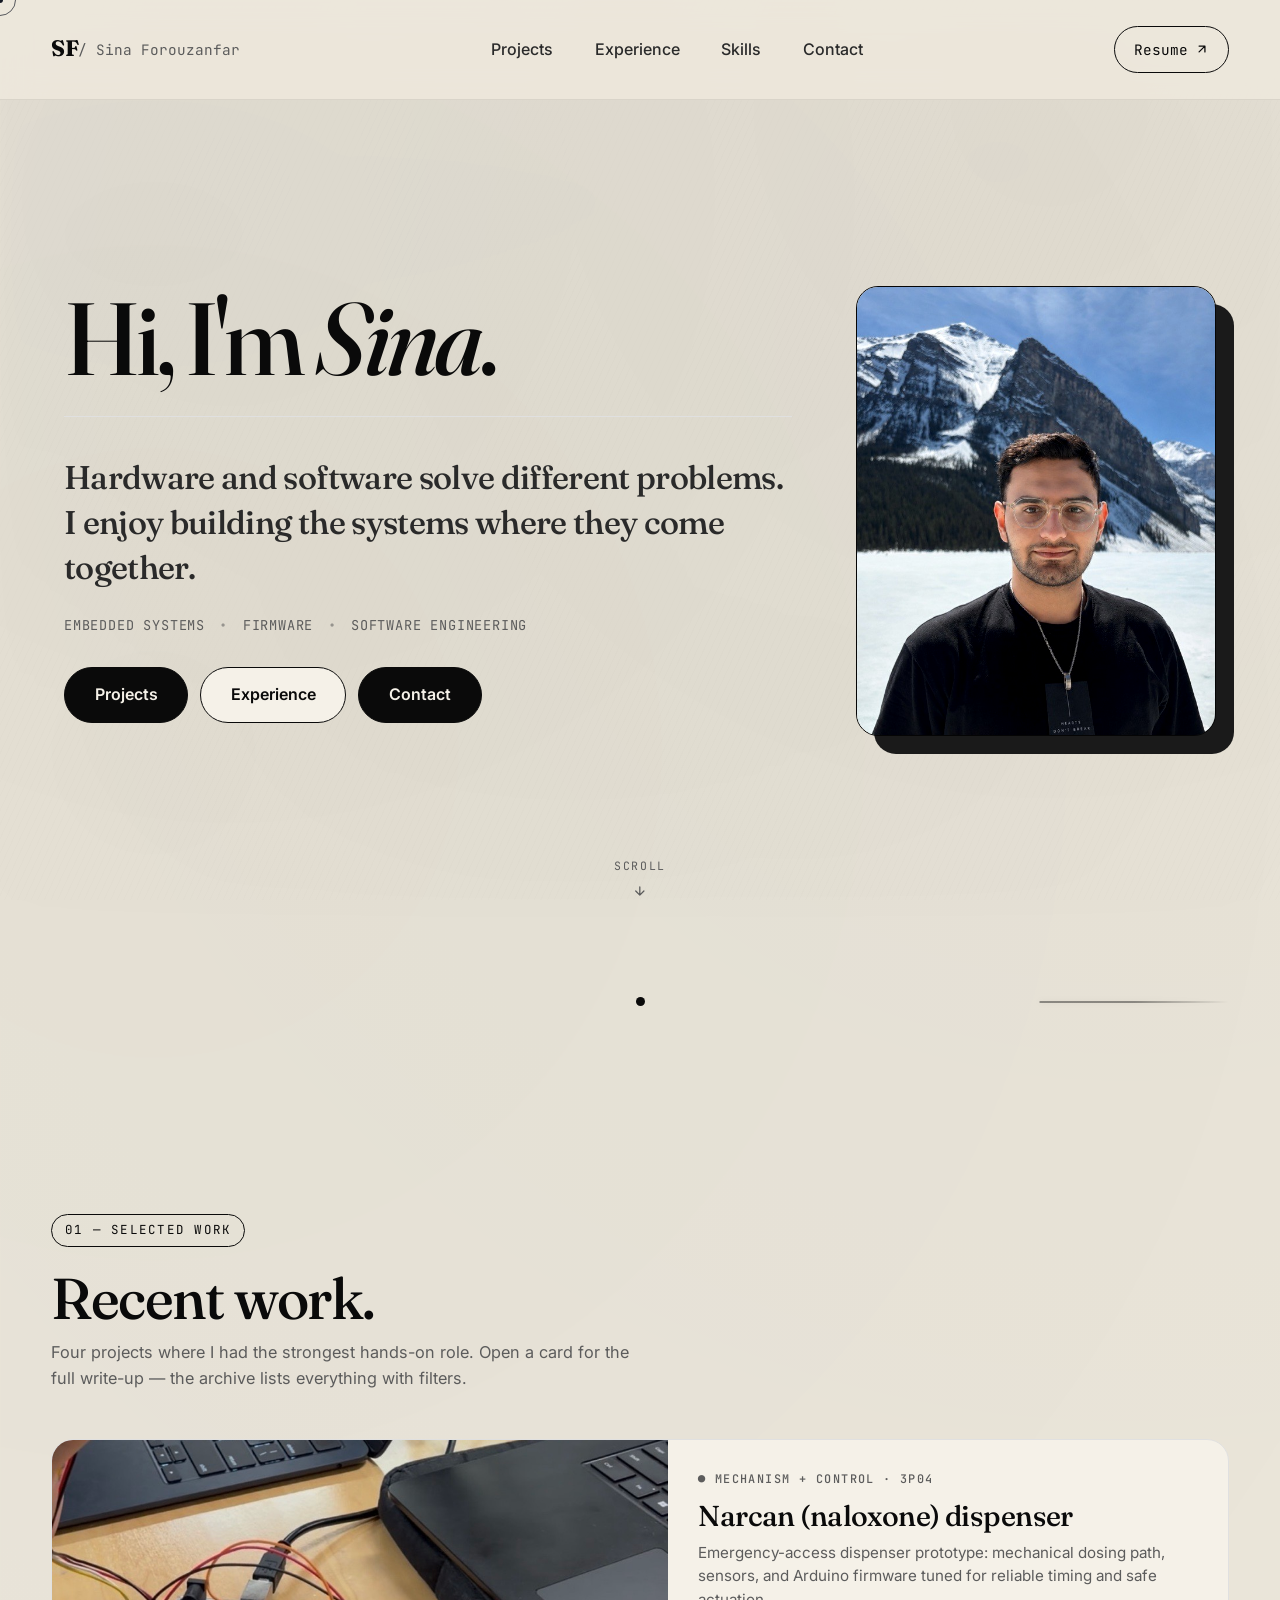
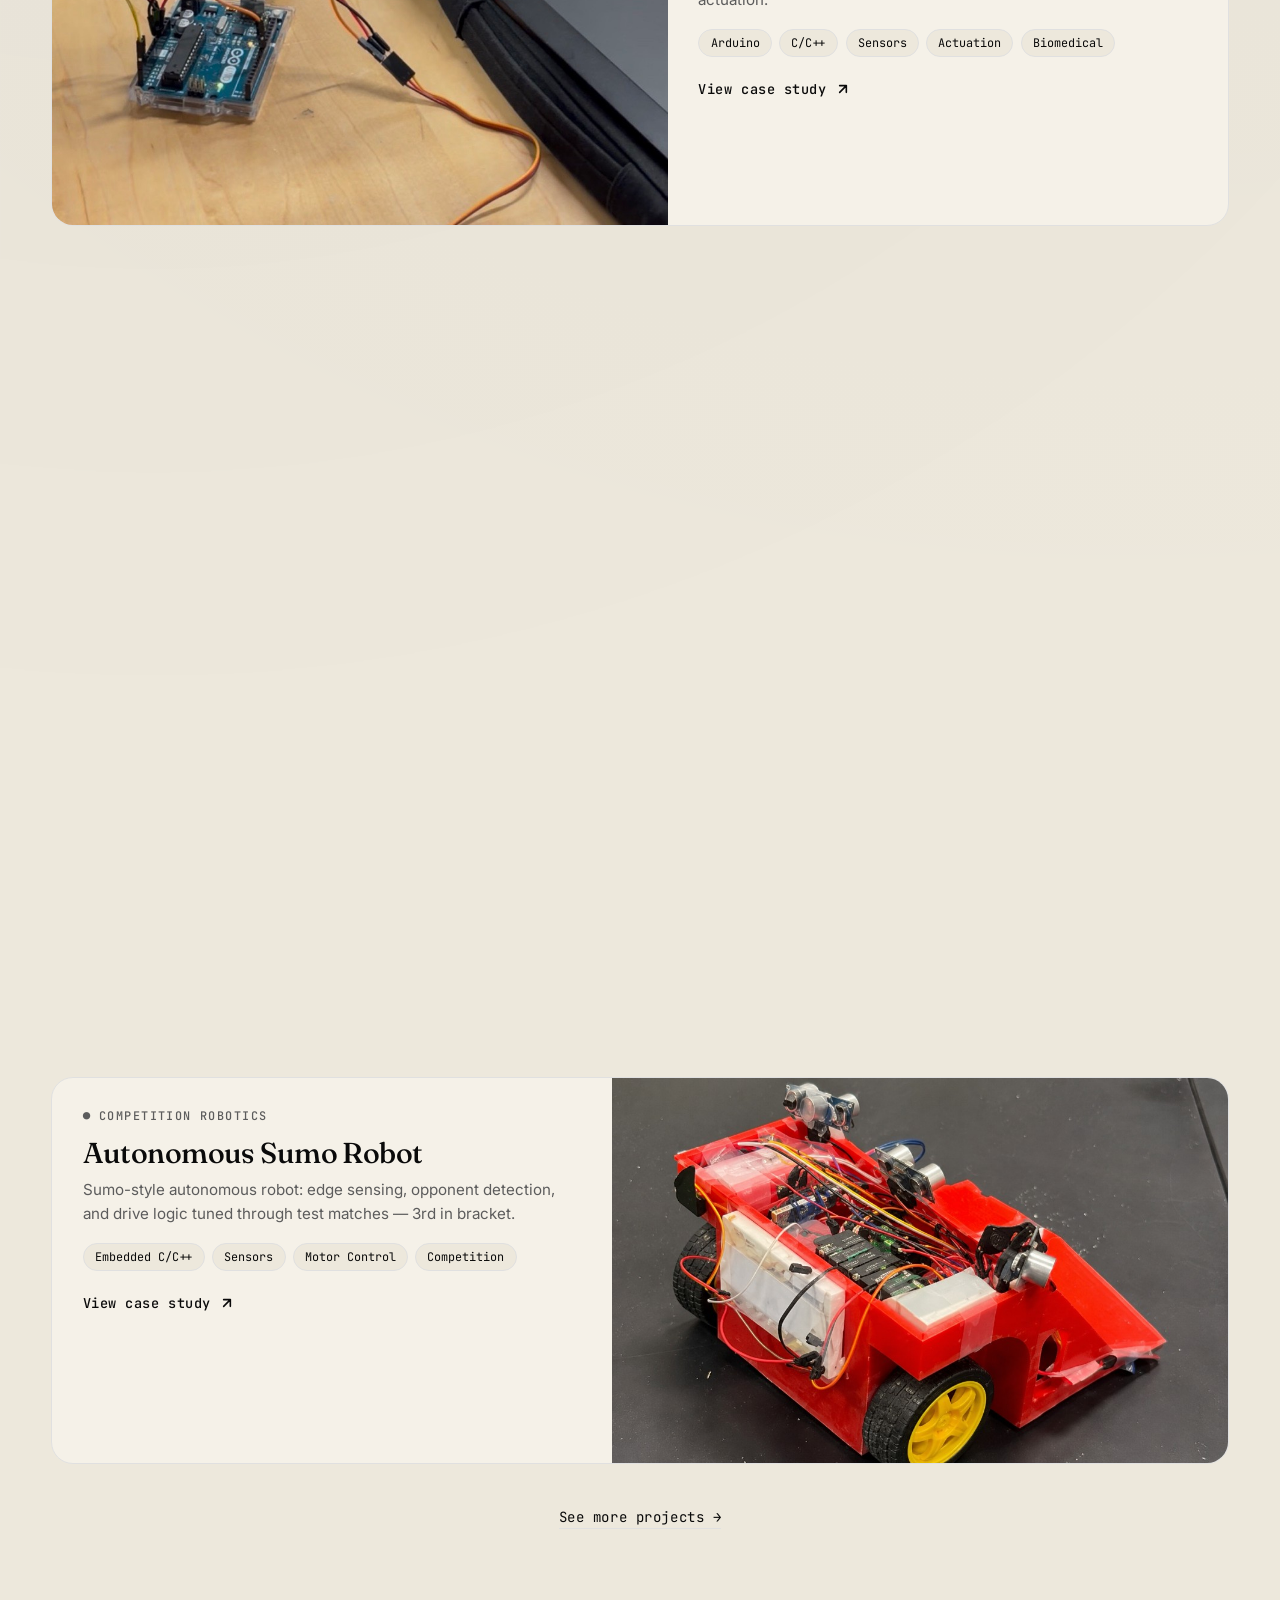
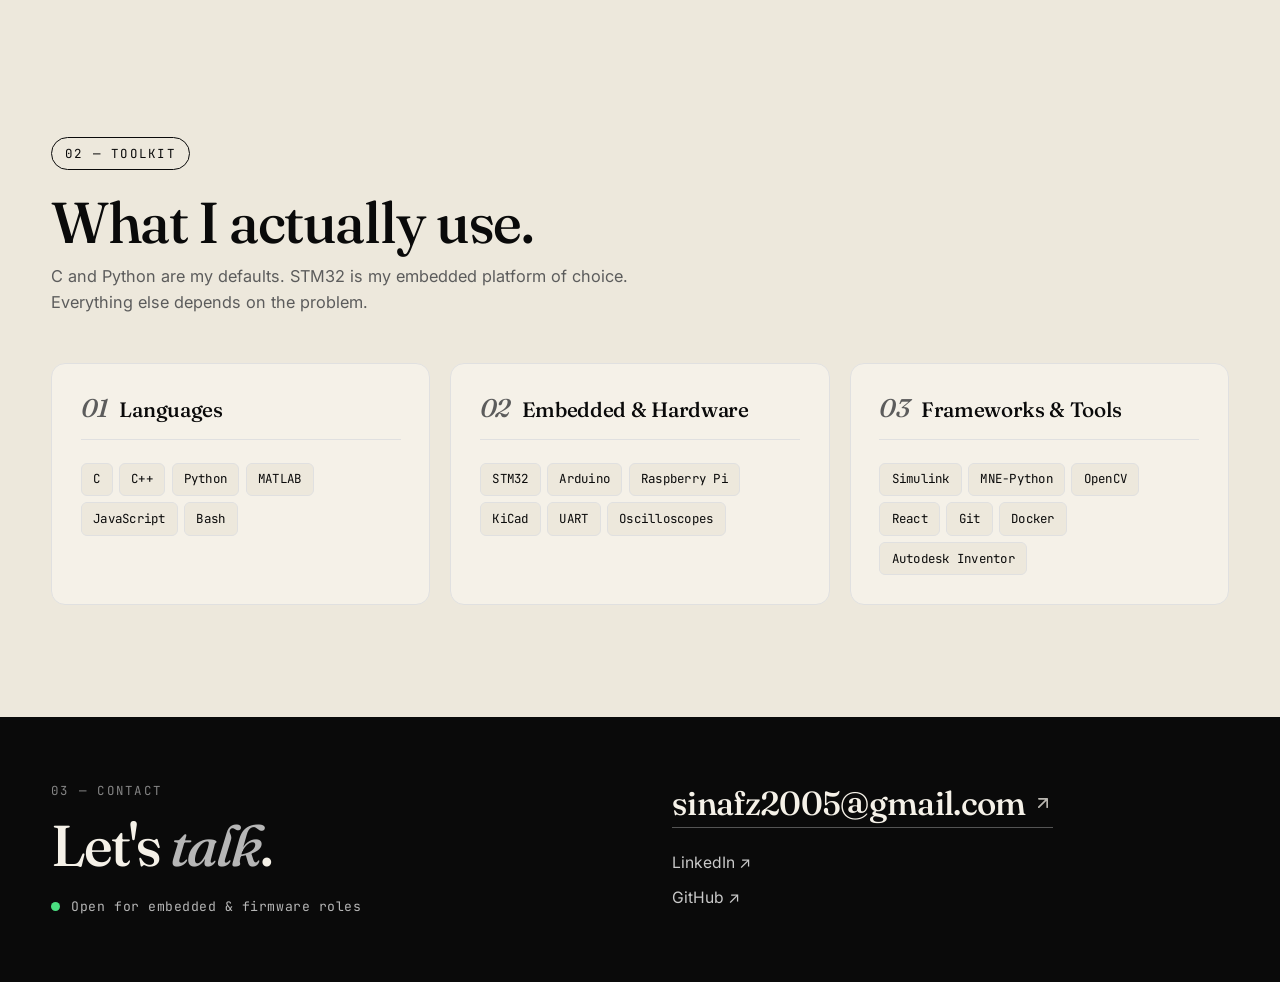
==== index.html @ 8dba0ee6 "updating the skills section" ====
<!DOCTYPE html>
<html lang="en">
<head>
  <meta charset="UTF-8">
  <meta name="viewport" content="width=device-width, initial-scale=1.0">
  <title>Sina Forouzanfar — Mechatronics & Biomedical Engineer</title>
  <meta name="description" content="Sina Forouzanfar — Mechatronics & Biomedical Engineering at McMaster. Embedded systems, robotics, and product engineering.">
  <link rel="preconnect" href="https://fonts.googleapis.com">
  <link rel="preconnect" href="https://fonts.gstatic.com" crossorigin>
  <link href="https://fonts.googleapis.com/css2?family=Fraunces:ital,opsz,wght@0,9..144,400;0,9..144,500;0,9..144,600;0,9..144,700;1,9..144,400;1,9..144,500&family=Inter:wght@400;500;600;700;800&family=JetBrains+Mono:wght@400;500&display=swap" rel="stylesheet">
  <link rel="stylesheet" href="styles.css">
</head>
<body data-projects-page="home" data-home-project-ids="narcan,pacemaker,macbionic,sumo">
  <div class="cursor-dot" aria-hidden="true"></div>
  <div class="cursor-ring" aria-hidden="true"></div>

  <header class="site-header">
    <div class="container nav">
      <a class="brand" href="index.html#top">
        <span class="brand-sf">SF</span><span class="brand-name"> / Sina Forouzanfar</span>
      </a>
      <nav aria-label="Primary">
        <ul class="nav-links">
          <li><a href="work.html">Projects</a></li>
          <li><a href="experience.html">Experience</a></li>
          <li><a href="index.html#skills">Skills</a></li>
          <li><a href="index.html#contact">Contact</a></li>
        </ul>
      </nav>
      <a class="btn-resume" href="Sina_Forouzanfar_Resume.pdf" target="_blank" rel="noopener">
        Resume
        <svg width="14" height="14" viewBox="0 0 24 24" fill="none" stroke="currentColor" stroke-width="2.2" stroke-linecap="round" stroke-linejoin="round"><path d="M7 17L17 7M7 7h10v10"/></svg>
      </a>
    </div>
  </header>

  <main id="top">

    <section class="hero" id="intro">
      <div class="container hero-grid">
        <h1 class="hero-title">
          Hi, I'm <em>Sina</em>.
        </h1>

        <div class="hero-text">
          <p class="hero-tagline">
            Hardware and software solve different problems. I enjoy building the systems where they come together.
          </p>

          <p class="hero-focus">Embedded Systems <span class="sep">•</span> Firmware <span class="sep">•</span> Software Engineering</p>

          <div class="hero-actions">
            <a class="btn hero-btn-dark" href="work.html">Projects</a>
            <a class="btn hero-btn-light" href="experience.html">Experience</a>
            <a class="btn hero-btn-dark" href="#contact">Contact</a>
          </div>
        </div>

        <div class="hero-portrait">
          <div class="robo-stage">
            <svg class="robo-arm" viewBox="0 0 800 310" xmlns="http://www.w3.org/2000/svg" aria-hidden="true">

              <!-- BRACKET (stationary, off-screen right) -->
              <rect x="654" y="97" width="146" height="116" rx="6" fill="#1a1a1a"/>
              <rect x="670" y="79" width="114" height="22" rx="4" fill="#1a1a1a"/>
              <rect x="666" y="209" width="122" height="16" rx="3" fill="#1a1a1a"/>
              <rect x="688" y="93" width="78" height="8" rx="2" fill="#272727"/>

              <!-- SHOULDER DISC -->
              <circle cx="654" cy="155" r="40" fill="#1a1a1a"/>
              <circle cx="654" cy="155" r="22" fill="#272727"/>
              <circle cx="654" cy="155" r="10" fill="#1a1a1a"/>

              <!-- ===== SHOULDER GROUP ===== -->
              <g class="joint-shoulder">

                <!-- UPPER ARM — thick organic body, like the reference silhouette -->
                <path d="M 643 105 L 430 105 C 414 105 412 128 412 155 C 412 182 414 205 430 205 L 643 205 Z" fill="#1a1a1a"/>

                <!-- CABLES arching prominently over upper arm (key feature from reference) -->
                <path d="M 636 97 Q 528 76 418 97" stroke="#1a1a1a" stroke-width="11" fill="none" stroke-linecap="round"/>
                <path d="M 624 90 Q 518 68 410 90" stroke="#1a1a1a" stroke-width="6" fill="none" stroke-linecap="round"/>

                <!-- ===== ELBOW GROUP ===== -->
                <g class="joint-elbow">

                  <!-- ELBOW DISC — large prominent disc like reference -->
                  <circle cx="412" cy="155" r="35" fill="#1a1a1a"/>
                  <circle cx="412" cy="155" r="19" fill="#272727"/>
                  <circle cx="412" cy="155" r="8" fill="#1a1a1a"/>

                  <!-- FOREARM — slightly narrower, organic shape -->
                  <path d="M 398 119 L 248 119 C 232 119 226 136 226 155 C 226 174 232 191 248 191 L 398 191 Z" fill="#1a1a1a"/>

                  <!-- FOREARM CABLES -->
                  <path d="M 390 111 Q 310 96 232 111" stroke="#1a1a1a" stroke-width="9" fill="none" stroke-linecap="round"/>
                  <path d="M 380 105 Q 302 90 226 105" stroke="#1a1a1a" stroke-width="5" fill="none" stroke-linecap="round"/>

                  <!-- ===== WRIST GROUP ===== -->
                  <g class="joint-wrist">

                    <!-- WRIST DISC -->
                    <circle cx="226" cy="155" r="27" fill="#1a1a1a"/>
                    <circle cx="226" cy="155" r="14" fill="#272727"/>
                    <circle cx="226" cy="155" r="6" fill="#1a1a1a"/>

                    <!-- CONNECTOR BOX — stepped profile like reference -->
                    <rect x="128" y="111" width="100" height="88" rx="5" fill="#1a1a1a"/>
                    <rect x="142" y="100" width="72" height="15" rx="3" fill="#1a1a1a"/>
                    <rect x="142" y="195" width="72" height="13" rx="3" fill="#1a1a1a"/>
                    <!-- Panel inset -->
                    <rect x="146" y="120" width="58" height="58" rx="3" fill="#272727"/>

                    <!-- TOP JAW (main + secondary finger, like reference multi-claw) -->
                    <g class="gripper-finger-top">
                      <path d="M 152 111 L 74 94 L 48 109 L 36 130 L 152 140 Z" fill="#1a1a1a"/>
                      <path d="M 90 91 L 66 104 L 50 120 L 48 136 L 86 130 Z" fill="#1a1a1a"/>
                    </g>

                    <!-- BOTTOM JAW (mirror of top jaw) -->
                    <g class="gripper-finger-bottom">
                      <path d="M 152 199 L 74 216 L 48 201 L 36 180 L 152 170 Z" fill="#1a1a1a"/>
                      <path d="M 90 219 L 66 206 L 50 190 L 48 174 L 86 180 Z" fill="#1a1a1a"/>
                    </g>

                  </g>
                </g>
              </g>
            </svg>
            <figure class="portrait-frame">
              <img src="images/sina.png" alt="Sina Forouzanfar">
            </figure>
          </div>
        </div>
      </div>

      <a href="#work" class="scroll-cue" aria-label="Scroll to work">
        <span>Scroll</span>
        <svg width="14" height="14" viewBox="0 0 24 24" fill="none" stroke="currentColor" stroke-width="2.2" stroke-linecap="round" stroke-linejoin="round"><path d="M12 5v14M19 12l-7 7-7-7"/></svg>
      </a>
    </section>

    <section class="pulse-divider" aria-hidden="true">
      <div class="container pulse-inner">
        <svg class="pulse-ecg" viewBox="0 0 1200 80" preserveAspectRatio="none" xmlns="http://www.w3.org/2000/svg">
          <defs>
            <linearGradient id="pulseFade" x1="0" y1="0" x2="1" y2="0">
              <stop offset="0" stop-color="currentColor" stop-opacity="0"/>
              <stop offset="0.08" stop-color="currentColor" stop-opacity="1"/>
              <stop offset="0.92" stop-color="currentColor" stop-opacity="1"/>
              <stop offset="1" stop-color="currentColor" stop-opacity="0"/>
            </linearGradient>
          </defs>
          <path class="pulse-base" d="M0 40 H1200" stroke="url(#pulseFade)" stroke-width="1.4" fill="none" stroke-linecap="round"/>
          <path class="pulse-trace" d="M0 40 H460 L470 40 L478 22 L486 60 L494 8 L502 70 L510 40 L740 40 L750 40 L760 28 L770 52 L780 40 L1200 40"
                stroke="url(#pulseFade)" stroke-width="2" fill="none" stroke-linecap="round" stroke-linejoin="round"/>
        </svg>
        <span class="pulse-dot" aria-hidden="true"></span>
      </div>
    </section>

    <section id="work" class="section">
      <div class="container">
        <p class="section-eyebrow">01 — Selected Work</p>
        <h2 class="section-title">Recent work.</h2>
        <p class="section-sub">Four projects where I had the strongest hands-on role. Open a card for the full write-up — the archive lists everything with filters.</p>

        <div class="work-list" id="workList"></div>

        <p class="work-more-wrap">
          <a class="work-more-link" href="work.html">See more projects →</a>
        </p>
      </div>
    </section>

    <section id="skills" class="section">
      <div class="container">
        <p class="section-eyebrow">02 — Toolkit</p>
        <h2 class="section-title">What I actually use.</h2>
        <p class="section-sub">C and Python are my defaults. STM32 is my embedded platform of choice. Everything else depends on the problem.</p>

        <div class="skills-grid">
          <article class="skill-card">
            <header class="skill-card-head">
              <span class="skill-card-num">01</span>
              <h3 class="skill-card-title">Languages</h3>
            </header>
            <div class="chips">
              <span>C</span><span>C++</span><span>Python</span>
              <span>MATLAB</span><span>JavaScript</span><span>Bash</span>
            </div>
          </article>
          <article class="skill-card">
            <header class="skill-card-head">
              <span class="skill-card-num">02</span>
              <h3 class="skill-card-title">Embedded &amp; Hardware</h3>
            </header>
            <div class="chips">
              <span>STM32</span><span>Arduino</span><span>Raspberry Pi</span>
              <span>KiCad</span><span>UART</span><span>Oscilloscopes</span>
            </div>
          </article>
          <article class="skill-card">
            <header class="skill-card-head">
              <span class="skill-card-num">03</span>
              <h3 class="skill-card-title">Frameworks &amp; Tools</h3>
            </header>
            <div class="chips">
              <span>Simulink</span><span>MNE-Python</span><span>OpenCV</span>
              <span>React</span><span>Git</span><span>Docker</span>
              <span>Autodesk Inventor</span>
            </div>
          </article>
        </div>
      </div>
    </section>

    <section id="contact" class="contact-end">
      <div class="container contact-end-inner">
        <div class="contact-end-left">
          <p class="contact-end-eyebrow">03 — Contact</p>
          <h2 class="contact-end-title">Let's <em>talk</em>.</h2>
          <p class="contact-end-status">
            <span class="status-dot" aria-hidden="true"></span>
            <span>Open for embedded &amp; firmware roles</span>
          </p>
        </div>

        <div class="contact-end-right">
          <a class="contact-end-email" href="mailto:sinafz2005@gmail.com">
            sinafz2005@gmail.com
            <svg width="20" height="20" viewBox="0 0 24 24" fill="none" stroke="currentColor" stroke-width="2" stroke-linecap="round" stroke-linejoin="round" aria-hidden="true"><path d="M7 17L17 7M7 7h10v10"/></svg>
          </a>
          <nav class="contact-end-secondary" aria-label="Other links">
            <a href="https://linkedin.com/in/sina-forouzanfar" target="_blank" rel="noopener">LinkedIn ↗</a>
            <a href="https://github.com/sina-fz" target="_blank" rel="noopener">GitHub ↗</a>
          </nav>
        </div>
      </div>
    </section>
  </main>

  <div class="modal" id="projectModal" role="dialog" aria-modal="true" aria-labelledby="modalTitle" hidden>
    <div class="modal-backdrop" data-close></div>
    <div class="modal-panel" role="document">
      <button class="modal-close" data-close aria-label="Close">
        <svg width="22" height="22" viewBox="0 0 24 24" fill="none" stroke="currentColor" stroke-width="2" stroke-linecap="round" stroke-linejoin="round"><path d="M18 6L6 18M6 6l12 12"/></svg>
      </button>
      <div class="modal-content" id="modalContent"></div>
    </div>
  </div>

  <script src="script.js"></script>
</body>
</html>
---- styles.css ----
:root {
  /* Monochrome — white, black, gray */
  --bg: #EDE8DC;
  --bg-soft: #E4DECE;
  --paper: #F5F1E8;
  --ink: #0A0A0A;
  --ink-soft: #2A2A2A;
  --muted: #5C5C5C;
  --muted-2: #8A8A8A;
  --line: #E0E0E0;
  --line-soft: #F5F5F5;

  --blue: #0A0A0A;
  --blue-deep: #000000;
  --blue-soft: #E8E8E8;
  --green: #0A0A0A;
  --green-deep: #000000;
  --green-soft: #E8E8E8;
  --coral: #0A0A0A;
  --coral-deep: #000000;
  --coral-soft: #E8E8E8;
  --mint: #0A0A0A;

  --shadow: 0 24px 60px -28px rgba(0, 0, 0, 0.12);
  --shadow-sm: 0 6px 18px -10px rgba(0, 0, 0, 0.08);
  --radius: 14px;
  --radius-lg: 22px;
  --container: 1180px;
  --ease: cubic-bezier(0.2, 0.8, 0.2, 1);
}

* { box-sizing: border-box; }

html { scroll-behavior: smooth; }

html, body {
  margin: 0;
  padding: 0;
  overflow-x: hidden;
  background: var(--bg);
  color: var(--ink);
  font-family: 'Inter', system-ui, -apple-system, Segoe UI, Roboto, sans-serif;
  font-size: 16px;
  line-height: 1.6;
  -webkit-font-smoothing: antialiased;
  text-rendering: optimizeLegibility;
}

body {
  position: relative;
  overflow-x: hidden;
  min-height: 100vh;
  isolation: isolate;
  background-image:
    radial-gradient(circle at 12% 18%, rgba(0, 0, 0, 0.03), transparent 45%),
    radial-gradient(circle at 88% 8%, rgba(0, 0, 0, 0.025), transparent 50%);
}

/* ======================================
   INK WASH ON PAPER (subtle animated theme)
====================================== */
body::before,
body::after {
  content: "";
  position: fixed;
  inset: 0;
  pointer-events: none;
  z-index: 0;
}

/* paper grain */
body::before {
  opacity: 0.55;
  background:
    radial-gradient(circle at 18% 22%, rgba(0, 0, 0, 0.02), transparent 55%),
    radial-gradient(circle at 82% 12%, rgba(0, 0, 0, 0.016), transparent 60%),
    repeating-linear-gradient(
      115deg,
      rgba(0, 0, 0, 0.012) 0px,
      rgba(0, 0, 0, 0.012) 1px,
      transparent 1px,
      transparent 6px
    );
  mix-blend-mode: multiply;
}

/* animated ink wash */
body::after {
  opacity: 0.14;
  background:
    radial-gradient(1400px 820px at 12% 26%, rgba(0, 0, 0, 0.16), transparent 58%),
    radial-gradient(1100px 720px at 78% 18%, rgba(0, 0, 0, 0.12), transparent 60%),
    radial-gradient(900px 640px at 62% 76%, rgba(0, 0, 0, 0.10), transparent 62%),
    radial-gradient(700px 520px at 28% 78%, rgba(0, 0, 0, 0.08), transparent 64%);
  filter: blur(10px);
  transform: translate3d(0, 0, 0);
  animation: inkWashDrift 18s var(--ease) infinite alternate;
  mix-blend-mode: multiply;
}

@keyframes inkWashDrift {
  0%   { transform: translate3d(-1.5%, -1%, 0) scale(1.02) rotate(-0.6deg); }
  50%  { transform: translate3d(1.2%, 0.6%, 0) scale(1.04) rotate(0.35deg); }
  100% { transform: translate3d(2.3%, -0.4%, 0) scale(1.06) rotate(0.8deg); }
}

/* keep content above the wash */
body > * { position: relative; z-index: 1; }

/* Custom cursor */
.cursor-dot, .cursor-ring {
  position: fixed;
  top: 0; left: 0;
  pointer-events: none;
  z-index: 9999;
  transform: translate(-50%, -50%);
  mix-blend-mode: difference;
}

.cursor-dot {
  width: 6px; height: 6px;
  background: #fff;
  border-radius: 50%;
  transition: transform 0.12s var(--ease);
}

.cursor-ring {
  width: 32px; height: 32px;
  border: 1.5px solid #fff;
  border-radius: 50%;
  transition: transform 0.25s var(--ease), opacity 0.2s var(--ease);
  opacity: 0.7;
}

.cursor-ring.hover { transform: translate(-50%, -50%) scale(1.6); opacity: 1; }

@media (max-width: 900px) {
  .cursor-dot, .cursor-ring { display: none; }
  body { cursor: auto; }
}

@media (min-width: 901px) {
  body, a, button { cursor: none; }
}

/* Layout */
.container {
  width: min(var(--container), 92%);
  margin: 0 auto;
}

.section {
  padding: 9rem 0 4rem;
  scroll-margin-top: 80px;
}

.section-eyebrow {
  display: inline-block;
  font-family: 'JetBrains Mono', monospace;
  font-size: 0.78rem;
  text-transform: uppercase;
  letter-spacing: 0.18em;
  color: var(--coral);
  margin: 0 0 1.4rem;
  padding: 0.35rem 0.8rem;
  border: 1px solid var(--coral);
  border-radius: 999px;
}

.section-eyebrow.center { display: block; text-align: center; margin-left: auto; margin-right: auto; width: max-content; }

.section-title {
  font-family: 'Fraunces', serif;
  font-weight: 500;
  font-size: clamp(2.2rem, 5vw, 3.6rem);
  line-height: 1.05;
  letter-spacing: -0.025em;
  margin: 0 0 0.6rem;
  color: var(--ink);
}

.section-title em {
  font-style: italic;
  font-weight: 500;
  color: var(--ink);
}

.section-sub {
  color: var(--muted);
  margin: 0 0 3rem;
  font-size: 1.02rem;
  max-width: 600px;
}

.mono { font-family: 'JetBrains Mono', monospace; }
.small { font-size: 0.86rem; }
.muted { color: var(--muted); }

/* ======================================
   HEADER
====================================== */
.site-header {
  position: sticky;
  top: 0;
  z-index: 100;
  background: rgba(237, 232, 220, 0.92);
  backdrop-filter: blur(14px);
  -webkit-backdrop-filter: blur(14px);
  border-bottom: 1px solid rgba(0, 0, 0, 0.08);
  transition: border-color 0.25s var(--ease), background 0.25s var(--ease), box-shadow 0.25s var(--ease);
}

.site-header.scrolled {
  background: rgba(237, 232, 220, 0.97);
  border-bottom-color: rgba(0, 0, 0, 0.10);
  box-shadow: 0 8px 28px -16px rgba(0, 0, 0, 0.10);
}

.nav {
  display: flex;
  align-items: center;
  justify-content: space-between;
  padding: 1.6rem 0;
  gap: 1rem;
}

.brand {
  display: flex;
  align-items: center;
  text-decoration: none;
}

.brand-sf {
  font-family: 'Fraunces', serif;
  font-weight: 700;
  font-size: 1.4rem;
  color: var(--ink);
  letter-spacing: -0.02em;
  transition: opacity 0.2s var(--ease);
}

.brand-name {
  font-family: 'JetBrains Mono', monospace;
  font-size: 0.9rem;
  color: var(--muted);
  font-weight: 400;
  letter-spacing: 0;
  transition: opacity 0.2s var(--ease);
}

.brand:hover .brand-sf,
.brand:hover .brand-name {
  opacity: 0.65;
}

.nav-links {
  display: flex;
  gap: 2.6rem;
  list-style: none;
  margin: 0;
  padding: 0;
}

.nav-links a {
  color: var(--ink-soft);
  text-decoration: none;
  font-size: 1rem;
  font-weight: 500;
  position: relative;
  transition: color 0.2s var(--ease);
}

.nav-links a::after {
  content: "";
  position: absolute;
  left: 0;
  bottom: -6px;
  width: 0;
  height: 2px;
  background: var(--ink);
  transition: width 0.3s var(--ease);
}

.nav-links a:hover { color: var(--ink); }
.nav-links a:hover::after { width: 100%; }

.btn-resume {
  display: inline-flex;
  align-items: center;
  gap: 0.4rem;
  font-family: 'JetBrains Mono', monospace;
  font-size: 0.9rem;
  color: var(--ink);
  border: 1.5px solid var(--ink);
  border-radius: 999px;
  padding: 0.7rem 1.2rem;
  text-decoration: none;
  background: transparent;
  transition: all 0.25s var(--ease);
}

.btn-resume:hover {
  background: var(--ink);
  color: var(--bg);
  border-color: var(--ink);
  transform: translateY(-2px);
  box-shadow: 0 6px 18px -8px rgba(0, 0, 0, 0.15);
}

/* ======================================
   BUTTONS
====================================== */
.btn {
  display: inline-flex;
  align-items: center;
  gap: 0.6rem;
  padding: 1rem 1.6rem;
  border-radius: 999px;
  font-weight: 600;
  font-size: 0.97rem;
  text-decoration: none;
  border: 1.5px solid transparent;
  transition: all 0.25s var(--ease);
  cursor: none;
}

.btn.primary {
  background: var(--ink);
  color: var(--bg);
  border-color: var(--ink);
}

.btn.primary:hover {
  background: #1a1a1a;
  border-color: #1a1a1a;
  transform: translateY(-3px);
  box-shadow: 0 14px 30px -12px rgba(0, 0, 0, 0.18);
}

.btn.ghost {
  border-color: var(--ink);
  color: var(--ink);
  background: transparent;
}

.btn.ghost:hover {
  background: var(--ink);
  color: var(--bg);
  transform: translateY(-3px);
}

.btn.big {
  padding: 1.3rem 2.2rem;
  font-size: 1.1rem;
  font-family: 'JetBrains Mono', monospace;
}

/* ======================================
   HERO
====================================== */
.hero {
  position: relative;
  min-height: calc(100vh - 70px);
  display: flex;
  align-items: center;
  padding: clamp(3.5rem, 8vh, 5.5rem) 0 5rem;
}

.hero-grid {
  display: grid;
  grid-template-columns: minmax(0, 1fr) minmax(0, 360px);
  grid-template-areas:
    "title    portrait"
    "text     portrait";
  column-gap: clamp(2rem, 5vw, 4rem);
  row-gap: 0;
  align-items: start;
  max-width: min(72rem, 92%);
  width: 100%;
  margin: 0 auto;
}

.hero-text {
  grid-area: text;
  min-width: 0;
  padding-top: 0;
}

.hero-portrait {
  grid-area: portrait;
  min-width: 0;
  display: flex;
  justify-content: flex-end;
  align-items: flex-start;
  padding-top: 0;
}

.hero-portrait .portrait-frame {
  width: 100%;
  max-width: min(360px, 100%);
  margin: 0;
}

.badge {
  display: inline-flex;
  align-items: center;
  gap: 0.5rem;
  font-family: 'JetBrains Mono', monospace;
  font-size: 0.78rem;
  letter-spacing: 0.05em;
  color: var(--ink);
  margin: 0 0 2rem;
  padding: 0.5rem 0.95rem;
  border: 1px solid var(--ink);
  border-radius: 999px;
  background: var(--paper);
}

.pulse {
  width: 9px; height: 9px;
  border-radius: 50%;
  background: var(--green);
  box-shadow: 0 0 0 0 rgba(0, 0, 0, 0.2);
  animation: ping 2s infinite;
}

@keyframes ping {
  0%   { box-shadow: 0 0 0 0 rgba(0, 0, 0, 0.25); }
  70%  { box-shadow: 0 0 0 12px rgba(0, 0, 0, 0); }
  100% { box-shadow: 0 0 0 0 rgba(0, 0, 0, 0); }
}

.hero-title {
  grid-area: title;
  font-family: 'Fraunces', serif;
  font-weight: 500;
  font-size: clamp(3.5rem, 8vw, 6.5rem);
  letter-spacing: -0.04em;
  line-height: 1.02;
  margin: 0 0 1.6rem;
  padding-bottom: 1.6rem;
  border-bottom: 1.5px solid var(--line);
  color: var(--ink);
}

.hero-tagline {
  font-family: 'Fraunces', serif;
  font-weight: 500;
  font-size: clamp(1.55rem, 2.9vw, 2.05rem);
  line-height: 1.38;
  letter-spacing: -0.02em;
  color: var(--ink-soft);
  margin: 0 0 1.5rem;
  max-width: 46ch;
}

.hero-focus {
  font-family: 'JetBrains Mono', monospace;
  font-size: 0.85rem;
  letter-spacing: 0.06em;
  text-transform: uppercase;
  color: var(--muted);
  margin: 0 0 1.9rem;
}

.hero-focus .sep {
  opacity: 0.55;
  margin: 0 0.35rem;
}

.hero-greet {
  display: block;
  font-size: clamp(2.8rem, 6.8vw, 4.8rem);
  line-height: 1.05;
}

.hero-line {
  display: block;
  margin-top: 0.75rem;
  font-size: clamp(1.15rem, 2.2vw, 1.55rem);
  line-height: 1.38;
  font-weight: 500;
  color: var(--ink-soft);
  max-width: 38ch;
}

.hero-title em { font-style: italic; font-weight: 500; }

.hero-title .hl {
  position: relative;
  display: inline-block;
  color: var(--ink);
  font-style: italic;
  font-weight: 600;
  box-decoration-break: clone;
  box-shadow: inset 0 -0.28em 0 rgba(0, 0, 0, 0.09);
}

.hero-title .hl-2 {
  color: var(--ink);
  font-style: italic;
  font-weight: 600;
  box-shadow: inset 0 -0.28em 0 rgba(0, 0, 0, 0.18);
}

.hero-title .hl::before,
.hero-title .hl-2::before { display: none; }

/* old hero-prose styles removed (now uses .hero-focus) */

.hero-actions {
  display: flex;
  flex-direction: row;
  flex-wrap: wrap;
  align-items: center;
  gap: 0.75rem;
  margin-top: 1.75rem;
  width: auto;
}

.hero-actions-row {
  display: flex;
  flex-direction: row;
  flex-wrap: wrap;
  align-items: center;
  gap: 0.75rem;
  width: 100%;
}

.hero-btn-contact {
  width: auto;
}

.hero-actions .btn {
  font-family: 'Inter', system-ui, sans-serif;
  font-size: 1rem;
  font-weight: 600;
  padding: 0.9rem 1.85rem;
  text-align: center;
  justify-content: center;
  transform-origin: center center;
  transition: transform 0.22s var(--ease), font-weight 0.15s ease;
}

.hero-btn-dark {
  background: var(--ink);
  color: var(--paper);
  border-color: var(--ink);
  font-weight: 600;
}

.hero-btn-dark:hover {
  transform: scale(1.04);
  font-weight: 700;
}

.hero-btn-light {
  background: var(--paper);
  color: var(--ink);
  border-color: var(--ink);
  font-weight: 600;
}

.hero-btn-light:hover {
  transform: scale(1.04);
  font-weight: 700;
}

.btn-full {
  flex: 1;
  min-width: 140px;
}

@media (min-width: 480px) {
  .hero-actions-row .hero-btn-dark,
  .hero-actions-row .hero-btn-light {
    flex: 1 1 0;
    min-width: 0;
  }
}

.scroll-cue {
  position: absolute;
  bottom: 2rem;
  left: 50%;
  transform: translateX(-50%);
  display: flex;
  flex-direction: column;
  align-items: center;
  gap: 0.5rem;
  font-family: 'JetBrains Mono', monospace;
  font-size: 0.72rem;
  letter-spacing: 0.15em;
  text-transform: uppercase;
  color: var(--muted);
  text-decoration: none;
  animation: bounce 2.4s ease-in-out infinite;
}

.scroll-cue:hover { color: var(--blue-deep); }

@keyframes bounce {
  0%, 100% { transform: translate(-50%, 0); }
  50% { transform: translate(-50%, 8px); }
}

/* ======================================
   STATS
====================================== */
.stats {
  background:
    linear-gradient(180deg, rgba(0, 0, 0, 0.03) 0%, transparent 45%),
    var(--paper);
  color: var(--ink);
  padding: 3.5rem 0;
  border-top: 1px solid var(--line);
  border-bottom: 1px solid var(--line);
}

.stats-grid {
  display: grid;
  grid-template-columns: repeat(4, 1fr);
  gap: 1.5rem 2rem;
}

.stat {
  text-align: left;
  border-left: 3px solid var(--green);
  padding-left: 1.25rem;
  padding-top: 0.25rem;
}
.stat:nth-child(2) { border-left-color: var(--blue); }
.stat:nth-child(3) { border-left-color: var(--green); }
.stat:nth-child(4) { border-left-color: var(--blue); }

.stat-num {
  font-family: 'Fraunces', serif;
  font-weight: 500;
  font-size: clamp(2.2rem, 4vw, 3.4rem);
  letter-spacing: -0.03em;
  line-height: 1;
  color: var(--ink);
  display: flex;
  align-items: baseline;
}

.stat-num .plus { color: var(--blue); margin-left: 2px; }

.stat-label {
  font-family: 'JetBrains Mono', monospace;
  font-size: 0.72rem;
  text-transform: uppercase;
  letter-spacing: 0.1em;
  color: var(--muted);
  margin-top: 0.55rem;
  line-height: 1.35;
  max-width: 12rem;
}

/* ======================================
   ABOUT
====================================== */
/* About: copy left, sensor viz right */
.about-split {
  display: grid;
  grid-template-columns: 1fr minmax(300px, 38%);
  gap: 2.5rem 3rem;
  align-items: stretch;
}

.about-copy .section-eyebrow {
  margin-bottom: 1rem;
}

.about-viz {
  display: flex;
  align-items: stretch;
}

.about-viz .sense-viz {
  flex: 1;
  min-height: 100%;
}

/* PORTRAIT */
.about-portrait {
  display: flex;
  justify-content: center;
}

.portrait-frame {
  position: relative;
  width: 100%;
  max-width: 360px;
  aspect-ratio: 4/5;
  margin: 0;
  isolation: isolate;
}

.portrait-frame::before {
  content: "";
  position: absolute;
  inset: 18px -18px -18px 18px;
  background: #1a1a1a;
  border-radius: var(--radius-lg);
  z-index: -1;
  transition: inset 0.5s var(--ease), background 0.5s var(--ease);
}

.portrait-frame:hover::before {
  inset: 10px -10px -10px 10px;
  background: #404040;
}

.portrait-frame img {
  width: 100%;
  height: 100%;
  object-fit: cover;
  border-radius: var(--radius-lg);
  display: block;
  filter: contrast(1.04) saturate(0.92);
  transition: transform 0.5s var(--ease), filter 0.5s var(--ease);
  border: 1.5px solid var(--ink);
}

.portrait-frame:hover img {
  transform: translate(-4px, -4px);
  filter: contrast(1.06) saturate(1);
}

.portrait-tag {
  position: absolute;
  bottom: 14px;
  left: 14px;
  background: rgba(11, 18, 32, 0.85);
  color: white;
  font-family: 'JetBrains Mono', monospace;
  font-size: 0.7rem;
  letter-spacing: 0.1em;
  text-transform: uppercase;
  padding: 0.4rem 0.75rem;
  border-radius: 999px;
  backdrop-filter: blur(8px);
  -webkit-backdrop-filter: blur(8px);
  z-index: 2;
}

/* ======================================
   ROBOTIC ARM ENTRY ANIMATION
====================================== */
.robo-stage {
  position: relative;
  width: 100%;
  max-width: min(360px, 100%);
  margin: 0;
}

.robo-arm {
  position: absolute;
  top: 50%;
  left: 100%;
  margin-left: -35px;
  width: 560px;
  height: auto;
  z-index: 3;
  pointer-events: none;
  transform: translate(70vw, -50%);
  animation: roboArmSequence 5s cubic-bezier(0.55, 0.05, 0.3, 0.98) 0.5s both;
  will-change: transform;
  filter: drop-shadow(0 8px 16px rgba(0, 0, 0, 0.22));
}

.hero-portrait .portrait-frame {
  animation: photoArrival 5s cubic-bezier(0.55, 0.05, 0.3, 0.98) 0.5s both;
  will-change: transform, opacity;
}

@keyframes roboArmSequence {
  0%   { transform: translate(55vw, calc(-50% - 22vh)) rotate(-10deg); }
  45%  { transform: translate(0, -50%) rotate(0deg); }
  62%  { transform: translate(0, -50%) rotate(0deg); }
  100% { transform: translate(50vw, calc(-50% - 16vh)) rotate(8deg); }
}

@keyframes photoArrival {
  0%   { transform: translate(55vw, -22vh) rotate(-12deg); opacity: 0; }
  8%   { opacity: 0; }
  20%  { opacity: 1; }
  45%  { transform: translate(0, 0) rotate(0deg); opacity: 1; }
  100% { transform: translate(0, 0) rotate(0deg); opacity: 1; }
}

.joint-shoulder {
  transform-origin: 654px 155px;
  transform-box: view-box;
  animation: jointShoulder 5s cubic-bezier(0.55, 0.05, 0.3, 0.98) 0.5s both;
}

.joint-elbow {
  transform-origin: 412px 155px;
  transform-box: view-box;
  animation: jointElbow 5s cubic-bezier(0.55, 0.05, 0.3, 0.98) 0.5s both;
}

.joint-wrist {
  transform-origin: 226px 155px;
  transform-box: view-box;
  animation: jointWrist 5s cubic-bezier(0.55, 0.05, 0.3, 0.98) 0.5s both;
}

@keyframes jointShoulder {
  0%   { transform: rotate(8deg); }
  35%  { transform: rotate(-3deg); }
  45%  { transform: rotate(0deg); }
  62%  { transform: rotate(0deg); }
  100% { transform: rotate(-12deg); }
}

@keyframes jointElbow {
  0%   { transform: rotate(-18deg); }
  35%  { transform: rotate(5deg); }
  45%  { transform: rotate(0deg); }
  62%  { transform: rotate(0deg); }
  100% { transform: rotate(20deg); }
}

@keyframes jointWrist {
  0%   { transform: rotate(15deg); }
  45%  { transform: rotate(0deg); }
  100% { transform: rotate(0deg); }
}

.gripper-finger-top {
  transform-origin: 100% 50%;
  transform-box: fill-box;
  animation: gripperReleaseTop 5s cubic-bezier(0.55, 0.05, 0.3, 0.98) 0.5s both;
}

.gripper-finger-bottom {
  transform-origin: 100% 50%;
  transform-box: fill-box;
  animation: gripperReleaseBottom 5s cubic-bezier(0.55, 0.05, 0.3, 0.98) 0.5s both;
}

@keyframes gripperReleaseTop {
  0%, 48% { transform: rotate(0deg); }
  58%     { transform: rotate(42deg); }
  100%    { transform: rotate(42deg); }
}

@keyframes gripperReleaseBottom {
  0%, 48% { transform: rotate(0deg); }
  58%     { transform: rotate(-42deg); }
  100%    { transform: rotate(-42deg); }
}

.big-headline {
  font-family: 'Fraunces', serif;
  font-weight: 500;
  font-size: clamp(1.55rem, 3.2vw, 2.35rem);
  line-height: 1.12;
  letter-spacing: -0.02em;
  margin: 0 0 1.1rem;
  max-width: 34ch;
}

.big-headline em {
  font-style: italic;
  color: var(--blue);
  font-weight: 500;
}

.big-headline em:nth-of-type(2) { color: var(--green); }
.big-headline em:nth-of-type(3) { color: var(--blue); }

.about-text p {
  color: var(--ink-soft);
  font-size: 0.98rem;
  margin: 0 0 0.95rem;
  line-height: 1.62;
  max-width: 52ch;
}

.about-text strong { color: var(--ink); font-weight: 600; }
.about-text em { font-style: italic; color: var(--blue); font-weight: 500; }
.about-text { margin-top: 0; }

/* SENSE / SENSOR MESH VIZ */
.sense-viz {
  position: relative;
  margin-top: 0;
  min-height: 340px;
  height: auto;
  border-radius: var(--radius-lg);
  background:
    radial-gradient(circle at 20% 35%, rgba(0, 0, 0, 0.06), transparent 55%),
    radial-gradient(circle at 80% 65%, rgba(0, 0, 0, 0.05), transparent 55%),
    radial-gradient(circle at 50% 50%, rgba(0, 0, 0, 0.04), transparent 60%),
    var(--bg-soft);
  border: 1px solid var(--line);
  overflow: hidden;
  box-shadow: var(--shadow-sm);
}

.sense-viz::before {
  content: "";
  position: absolute;
  inset: 0;
  background-image:
    linear-gradient(to right, rgba(11, 18, 32, 0.04) 1px, transparent 1px),
    linear-gradient(to bottom, rgba(11, 18, 32, 0.04) 1px, transparent 1px);
  background-size: 30px 30px;
  pointer-events: none;
}

.sense-viz canvas {
  position: relative;
  display: block;
  width: 100%;
  height: 100%;
}

.sense-corner {
  position: absolute;
  display: inline-flex;
  align-items: center;
  gap: 0.45rem;
  font-family: 'JetBrains Mono', monospace;
  font-size: 0.68rem;
  letter-spacing: 0.14em;
  color: var(--muted);
  z-index: 2;
}

.sense-corner .dot {
  width: 6px; height: 6px;
  border-radius: 50%;
  background: var(--green);
  box-shadow: 0 0 0 0 rgba(0, 0, 0, 0.2);
  animation: ping 2.4s infinite;
}

.sense-corner.top-left { top: 14px; left: 14px; }
.sense-corner.top-right {
  top: 14px;
  right: 14px;
  flex-direction: row-reverse;
}
.sense-corner.bottom-left { bottom: 52px; left: 14px; }

.dot-move { background: var(--blue) !important; animation: none; box-shadow: 0 0 10px rgba(0, 0, 0, 0.2); }
.dot-sense { background: var(--green) !important; animation: none; box-shadow: 0 0 10px rgba(0, 0, 0, 0.2); }
.dot-respond {
  background: #404040 !important;
  animation: none;
  box-shadow: 0 0 10px rgba(0, 0, 0, 0.2);
}

.sense-legend {
  position: absolute;
  left: 0;
  right: 0;
  bottom: 0;
  display: flex;
  flex-wrap: wrap;
  justify-content: space-between;
  gap: 0.5rem 1rem;
  padding: 0.65rem 1rem;
  font-family: 'JetBrains Mono', monospace;
  font-size: 0.62rem;
  letter-spacing: 0.06em;
  text-transform: uppercase;
  color: var(--muted);
  background: linear-gradient(to top, rgba(255, 255, 255, 0.97) 40%, rgba(255, 255, 255, 0));
  border-top: 1px solid rgba(226, 232, 240, 0.9);
  z-index: 2;
}

.sense-legend span {
  display: inline-flex;
  align-items: center;
  gap: 0.4rem;
}

.sense-legend .lg {
  width: 7px;
  height: 7px;
  border-radius: 50%;
  flex-shrink: 0;
}

.lg-move { background: var(--blue); }
.lg-sense { background: var(--green); }
.lg-respond { background: #404040; }

/* Legacy quick-cards styles kept harmless (unused now) */
.quick-cards {
  display: grid;
  grid-template-columns: repeat(3, 1fr);
  gap: 1.2rem;
  margin-top: 2rem;
}

.qcard {
  padding: 1.6rem;
  background: var(--paper);
  border: 1px solid var(--line);
  border-radius: var(--radius);
  transition: all 0.3s var(--ease);
}

.qcard:hover {
  transform: translateY(-4px);
  border-color: var(--ink);
  box-shadow: var(--shadow-sm);
}

.qcard-icon {
  display: grid;
  place-items: center;
  width: 42px; height: 42px;
  border-radius: 10px;
  background: color-mix(in oklab, var(--c) 14%, transparent);
  color: var(--c);
  margin-bottom: 1rem;
}

.qcard h4 {
  font-size: 0.78rem;
  text-transform: uppercase;
  letter-spacing: 0.12em;
  color: var(--muted);
  margin: 0 0 0.5rem;
  font-family: 'JetBrains Mono', monospace;
}

.qcard p { color: var(--ink-soft); margin: 0; font-size: 0.95rem; }

/* ======================================
   HEARTBEAT DIVIDER
====================================== */
.pulse-divider {
  padding: 2.5rem 0 2.25rem;
  color: var(--ink);
  position: relative;
}

.pulse-inner {
  position: relative;
  display: flex;
  align-items: center;
  justify-content: center;
  min-height: 64px;
}

.pulse-ecg {
  display: block;
  width: 100%;
  height: 64px;
  color: var(--ink);
  opacity: 0.55;
}

.pulse-base {
  opacity: 0.32;
}

.pulse-trace {
  stroke-dasharray: 1200;
  stroke-dashoffset: 1200;
  animation: pulseSweep 3.4s cubic-bezier(0.45, 0.05, 0.55, 0.95) infinite;
  filter: drop-shadow(0 0 4px rgba(0, 0, 0, 0.18));
}

.pulse-dot {
  position: absolute;
  width: 9px;
  height: 9px;
  border-radius: 50%;
  background: var(--ink);
  box-shadow: 0 0 0 0 rgba(0, 0, 0, 0.35);
  animation: pulseBeat 1.7s cubic-bezier(0.4, 0, 0.2, 1) infinite;
  pointer-events: none;
}

@keyframes pulseSweep {
  0%   { stroke-dashoffset: 1200; }
  60%  { stroke-dashoffset: 0; }
  100% { stroke-dashoffset: -1200; }
}

@keyframes pulseBeat {
  0%   { transform: scale(0.85); box-shadow: 0 0 0 0 rgba(0, 0, 0, 0.35); }
  35%  { transform: scale(1.25); box-shadow: 0 0 0 10px rgba(0, 0, 0, 0); }
  55%  { transform: scale(0.95); box-shadow: 0 0 0 0 rgba(0, 0, 0, 0.25); }
  75%  { transform: scale(1.15); box-shadow: 0 0 0 8px rgba(0, 0, 0, 0); }
  100% { transform: scale(0.85); box-shadow: 0 0 0 0 rgba(0, 0, 0, 0); }
}

/* ======================================
   WORK / PROJECTS
====================================== */
.work-list {
  display: flex;
  flex-direction: column;
  gap: 1.6rem;
}

.work-filters {
  display: flex;
  flex-wrap: wrap;
  gap: 0.55rem;
  margin: 0 0 1.75rem;
}

.work-filter {
  font-family: 'JetBrains Mono', monospace;
  font-size: 0.78rem;
  letter-spacing: 0.06em;
  text-transform: uppercase;
  padding: 0.45rem 0.95rem;
  border-radius: 999px;
  border: 1px solid var(--line);
  background: var(--paper);
  color: var(--ink-soft);
  cursor: pointer;
  transition: background 0.2s var(--ease), color 0.2s var(--ease), border-color 0.2s var(--ease), transform 0.2s var(--ease);
}

.work-filter:hover {
  border-color: var(--ink);
  color: var(--ink);
  transform: translateY(-1px);
}

.work-filter.is-active {
  background: var(--ink);
  color: var(--paper);
  border-color: var(--ink);
}

.work-empty {
  margin: 0;
  padding: 2.5rem 1rem;
  text-align: center;
  color: var(--muted);
  font-size: 0.98rem;
  border: 1px dashed var(--line);
  border-radius: var(--radius-lg);
  background: var(--bg-soft);
}

.work-card {
  display: grid;
  grid-template-columns: 1.1fr 1fr;
  gap: 0;
  background: var(--paper);
  border: 1px solid var(--line);
  border-radius: var(--radius-lg);
  overflow: hidden;
  cursor: none;
  transition: all 0.4s var(--ease);
  text-align: left;
  font-family: inherit;
  color: inherit;
  padding: 0;
}

.work-card:hover {
  transform: translateY(-6px);
  border-color: var(--ink);
  box-shadow: var(--shadow);
}

.work-card.flip { grid-template-columns: 1fr 1.1fr; }
.work-card.flip .work-art { order: 2; }

.work-art {
  position: relative;
  align-self: start;
  width: 100%;
  /* Same frame on every card — row height from text must not stretch this taller */
  aspect-ratio: 16 / 10;
  min-height: 200px;
  background: var(--art-bg, var(--bg-soft));
  overflow: hidden;
}

.work-art .art-grid {
  position: absolute;
  inset: 0;
  background-image:
    linear-gradient(to right, rgba(0,0,0,0.045) 1px, transparent 1px),
    linear-gradient(to bottom, rgba(0,0,0,0.045) 1px, transparent 1px);
  background-size: 24px 24px;
  opacity: 0.7;
}

.work-art svg.art-illu {
  position: absolute;
  left: 50%;
  top: 50%;
  z-index: 1;
  width: min(70%, 320px);
  height: auto;
  max-height: 78%;
  transform: translate(-50%, -50%);
  color: var(--art-fg, var(--ink));
  transition: transform 0.6s var(--ease);
}

.work-art .work-cover-img {
  position: absolute;
  inset: 0;
  z-index: 1;
  width: 100%;
  height: 100%;
  object-fit: cover;
  object-position: center;
  display: block;
  transition: transform 0.6s var(--ease);
}

.work-card:hover .work-cover-img {
  transform: scale(1.05);
}

.work-card:hover .art-illu {
  transform: translate(-50%, -50%) scale(1.05) rotate(-2deg);
}

.work-body {
  padding: 1.9rem 1.9rem 1.8rem;
  display: flex;
  flex-direction: column;
  justify-content: center;
}

.work-tag {
  display: inline-flex;
  align-items: center;
  gap: 0.5rem;
  font-family: 'JetBrains Mono', monospace;
  font-size: 0.74rem;
  text-transform: uppercase;
  letter-spacing: 0.12em;
  color: var(--muted);
  margin: 0 0 0.8rem;
  font-weight: 500;
}

.work-card h3 {
  font-family: 'Fraunces', serif;
  font-weight: 500;
  font-size: clamp(1.4rem, 2.4vw, 1.8rem);
  letter-spacing: -0.02em;
  margin: 0 0 0.6rem;
  line-height: 1.1;
  color: var(--ink);
}

.work-card .work-summary {
  color: var(--muted);
  margin: 0 0 1.1rem;
  font-size: 0.95rem;
  line-height: 1.55;
}

.work-tags {
  display: flex;
  flex-wrap: wrap;
  gap: 0.45rem;
  margin-bottom: 1.4rem;
}

.work-tags span {
  font-family: 'JetBrains Mono', monospace;
  font-size: 0.74rem;
  color: var(--ink);
  padding: 0.32rem 0.7rem;
  background: var(--bg);
  border: 1px solid var(--line);
  border-radius: 999px;
}

.work-cta {
  display: inline-flex;
  align-items: center;
  gap: 0.5rem;
  font-family: 'JetBrains Mono', monospace;
  font-size: 0.85rem;
  font-weight: 500;
  color: var(--ink);
  letter-spacing: 0.04em;
}

.work-card:hover .work-cta { color: var(--ink); }
.work-cta svg { transition: transform 0.3s var(--ease); }
.work-card:hover .work-cta svg { transform: translate(4px, -4px); }

/* Project art-specific colors via CSS vars set inline by JS */

/* ======================================
   EXPERIENCE
====================================== */
.experience { background: var(--paper); border-top: 1px solid var(--line); border-bottom: 1px solid var(--line); }

.xp-grid {
  display: grid;
  grid-template-columns: 1fr 2fr;
  gap: 3rem;
  margin-top: 2rem;
}

.xp-grid--single {
  grid-template-columns: 1fr;
  max-width: 720px;
}

.xp-sticky { position: sticky; top: 100px; align-self: start; }

.xp-list { display: flex; flex-direction: column; gap: 0; border-left: 2px solid var(--line); }

.xp-item {
  position: relative;
  padding: 2rem 0 2rem 2rem;
  border-bottom: 1px dashed var(--line);
}

.xp-item:last-child { border-bottom: none; }

.xp-item::before {
  content: "";
  position: absolute;
  left: -7px;
  top: 2.6rem;
  width: 12px;
  height: 12px;
  border-radius: 50%;
  background: var(--bg);
  border: 2.5px solid var(--ink);
  transition: all 0.3s var(--ease);
}

.xp-item:hover::before {
  background: var(--ink);
  border-color: var(--ink);
  transform: scale(1.3);
}

.xp-head {
  display: flex;
  align-items: center;
  gap: 0.6rem;
  margin-bottom: 0.4rem;
}

.xp-tag {
  font-family: 'JetBrains Mono', monospace;
  font-size: 0.7rem;
  text-transform: uppercase;
  letter-spacing: 0.1em;
  padding: 0.2rem 0.55rem;
  border-radius: 999px;
  background: var(--ink);
  color: #fff;
  font-weight: 600;
}

.xp-date {
  font-family: 'JetBrains Mono', monospace;
  font-size: 0.82rem;
  color: var(--muted);
}

.xp-item h3,
.xp-item-title {
  font-family: 'Fraunces', serif;
  font-weight: 500;
  font-size: 1.5rem;
  letter-spacing: -0.015em;
  margin: 0 0 0.2rem;
  line-height: 1.2;
}

.xp-co { color: var(--muted); font-style: italic; font-weight: 500; }

.xp-loc {
  font-family: 'JetBrains Mono', monospace;
  font-size: 0.78rem;
  color: var(--muted);
  margin: 0 0 1rem;
}

.xp-item ul { margin: 0; padding-left: 1.1rem; color: var(--ink-soft); }
.xp-item li { margin-bottom: 0.4rem; }

/* ======================================
   SKILLS
====================================== */
.skills-grid {
  display: grid;
  grid-template-columns: repeat(3, 1fr);
  gap: 1.25rem;
  margin-top: 2.5rem;
}

.skill-card {
  position: relative;
  padding: 2rem 1.8rem 1.8rem;
  background: var(--paper);
  border: 1px solid var(--line);
  border-radius: 14px;
  transition: transform 0.35s var(--ease), border-color 0.35s var(--ease), box-shadow 0.35s var(--ease);
  overflow: hidden;
}

.skill-card::before {
  content: "";
  position: absolute;
  top: 0;
  left: 0;
  width: 100%;
  height: 2px;
  background: var(--ink);
  transform: scaleX(0);
  transform-origin: left;
  transition: transform 0.4s var(--ease);
}

.skill-card:hover {
  transform: translateY(-4px);
  border-color: var(--ink);
  box-shadow: 0 18px 40px -22px rgba(0, 0, 0, 0.15);
}

.skill-card:hover::before {
  transform: scaleX(1);
}

.skill-card-head {
  display: flex;
  align-items: baseline;
  gap: 0.75rem;
  margin-bottom: 1.4rem;
  padding-bottom: 1.1rem;
  border-bottom: 1px solid var(--line);
}

.skill-card-num {
  font-family: 'Fraunces', serif;
  font-style: italic;
  font-weight: 500;
  font-size: 1.6rem;
  letter-spacing: -0.03em;
  line-height: 1;
  color: var(--muted);
  flex-shrink: 0;
}

.skill-card-title {
  font-family: 'Fraunces', serif;
  font-weight: 500;
  font-size: 1.3rem;
  letter-spacing: -0.015em;
  margin: 0;
  color: var(--ink);
  line-height: 1.1;
}

.chips {
  display: flex;
  flex-wrap: wrap;
  gap: 0.4rem;
}

.chips span {
  font-family: 'JetBrains Mono', monospace;
  font-size: 0.78rem;
  letter-spacing: 0.02em;
  color: var(--ink);
  padding: 0.35rem 0.7rem;
  border: 1px solid var(--line);
  border-radius: 6px;
  background: var(--bg);
  cursor: default;
  transition: all 0.18s var(--ease);
}

.chips span:hover {
  background: var(--ink);
  color: var(--bg);
  border-color: var(--ink);
  transform: translateY(-1px);
}

/* ======================================
   CONTACT END — compact, two-column
====================================== */
.contact-end {
  margin-top: 3rem;
  padding: 4rem 0 4rem;
  background: var(--ink);
  color: var(--paper);
  scroll-margin-top: 80px;
}

.contact-end-inner {
  display: grid;
  grid-template-columns: 1fr 1fr;
  gap: 4rem;
  align-items: center;
  max-width: var(--container);
}

.contact-end-eyebrow {
  font-family: 'JetBrains Mono', monospace;
  font-size: 0.78rem;
  text-transform: uppercase;
  letter-spacing: 0.18em;
  color: rgba(255, 255, 255, 0.5);
  margin: 0 0 1.1rem;
}

.contact-end-title {
  font-family: 'Fraunces', serif;
  font-weight: 500;
  font-size: clamp(2.4rem, 4.5vw, 3.6rem);
  letter-spacing: -0.035em;
  line-height: 0.98;
  color: var(--paper);
  margin: 0 0 1.1rem;
}

.contact-end-title em {
  font-style: italic;
  font-weight: 500;
  color: rgba(255, 255, 255, 0.7);
}

.contact-end-status {
  display: inline-flex;
  align-items: center;
  gap: 0.7rem;
  font-family: 'JetBrains Mono', monospace;
  font-size: 0.82rem;
  letter-spacing: 0.04em;
  color: rgba(255, 255, 255, 0.7);
  margin: 0;
}

.status-dot {
  display: inline-block;
  width: 9px;
  height: 9px;
  border-radius: 50%;
  background: #4ade80;
  box-shadow: 0 0 0 0 rgba(74, 222, 128, 0.6);
  animation: statusPulse 2.2s cubic-bezier(0.4, 0, 0.2, 1) infinite;
  flex-shrink: 0;
}

@keyframes statusPulse {
  0%   { box-shadow: 0 0 0 0 rgba(74, 222, 128, 0.6); }
  70%  { box-shadow: 0 0 0 10px rgba(74, 222, 128, 0); }
  100% { box-shadow: 0 0 0 0 rgba(74, 222, 128, 0); }
}

.contact-end-right {
  display: flex;
  flex-direction: column;
  align-items: flex-start;
  gap: 1.4rem;
}

.contact-end-email {
  font-family: 'Fraunces', serif;
  font-weight: 500;
  font-size: clamp(1.5rem, 2.6vw, 2.15rem);
  letter-spacing: -0.02em;
  line-height: 1;
  color: var(--paper);
  text-decoration: none;
  display: inline-flex;
  align-items: center;
  gap: 0.45rem;
  padding-bottom: 0.45rem;
  border-bottom: 1.5px solid rgba(255, 255, 255, 0.3);
  transition: border-color 0.25s var(--ease);
}

.contact-end-email:hover {
  border-bottom-color: var(--paper);
}

.contact-end-email:hover svg {
  transform: translate(3px, -3px);
}

.contact-end-email svg {
  opacity: 0.75;
  transition: transform 0.25s var(--ease);
}

.contact-end-secondary {
  display: flex;
  flex-direction: column;
  gap: 0.4rem;
  font-family: 'Inter', system-ui, sans-serif;
  font-size: 0.98rem;
}

.contact-end-secondary a {
  width: fit-content;
  color: rgba(255, 255, 255, 0.78);
  text-decoration: none;
  padding-bottom: 2px;
  border-bottom: 1px solid transparent;
  transition: all 0.2s var(--ease);
}

.contact-end-secondary a:hover {
  color: var(--paper);
  border-bottom-color: rgba(255, 255, 255, 0.45);
}

@media (max-width: 760px) {
  .contact-end {
    padding: 3rem 0 3rem;
  }
  .contact-end-inner {
    grid-template-columns: 1fr;
    gap: 2.5rem;
  }
}

/* ======================================
   MODAL
====================================== */
.modal {
  position: fixed;
  inset: 0;
  z-index: 1000;
  display: grid;
  place-items: center;
  padding: 2rem 1rem;
}

.modal[hidden] { display: none; }

.modal-backdrop {
  position: absolute;
  inset: 0;
  background: rgba(14, 14, 14, 0.5);
  backdrop-filter: blur(8px);
  -webkit-backdrop-filter: blur(8px);
  animation: fadeIn 0.25s var(--ease);
}

.modal-panel {
  position: relative;
  width: min(880px, 100%);
  max-height: 88vh;
  overflow: auto;
  background: var(--paper);
  border: 1px solid var(--line);
  border-radius: var(--radius-lg);
  box-shadow: var(--shadow);
  animation: rise 0.35s var(--ease);
}

.modal-close {
  position: absolute;
  top: 1.1rem;
  right: 1.1rem;
  background: var(--bg);
  border: 1px solid var(--line);
  color: var(--ink);
  border-radius: 999px;
  padding: 0.55rem;
  cursor: none;
  transition: all 0.2s var(--ease);
  z-index: 2;
  display: grid;
  place-items: center;
}

.modal-close:hover { background: var(--ink); color: var(--bg); border-color: var(--ink); transform: rotate(90deg); }

.modal-content { padding: 3rem 3rem 2.4rem; }

.modal-art {
  margin: 0 -3rem 2rem;
  height: 220px;
  background: var(--art-bg, var(--bg-soft));
  display: grid;
  place-items: center;
  position: relative;
  overflow: hidden;
  border-bottom: 1px solid var(--line);
}

.modal-art .art-grid {
  position: absolute;
  inset: 0;
  background-image:
    linear-gradient(to right, rgba(0,0,0,0.045) 1px, transparent 1px),
    linear-gradient(to bottom, rgba(0,0,0,0.045) 1px, transparent 1px);
  background-size: 24px 24px;
}

.modal-art svg {
  position: relative;
  width: 50%;
  max-width: 280px;
  height: auto;
  color: var(--art-fg, var(--ink));
}

.modal-art .modal-cover-img {
  position: relative;
  z-index: 1;
  width: 100%;
  height: 100%;
  object-fit: cover;
  object-position: center;
  display: block;
}

.modal-art--static {
  display: grid;
  place-items: center;
}

.modal-art--gallery {
  display: block;
  padding: 0;
}

.modal-art--gallery .modal-gallery {
  position: relative;
  z-index: 1;
  height: 220px;
  width: 100%;
  overflow: hidden;
}

.modal-art--gallery .modal-gallery-track {
  display: flex;
  width: max-content;
  height: 100%;
  align-items: stretch;
  will-change: transform;
  backface-visibility: hidden;
  animation: modalGalleryMarquee var(--modal-gallery-duration, 48s) linear infinite;
}

.modal-art--gallery .modal-gallery-track:hover {
  animation-play-state: paused;
}

.modal-art--gallery .modal-gallery-track.is-paused {
  animation-play-state: paused;
}

.modal-gallery-img {
  height: 220px;
  width: auto;
  min-width: 260px;
  max-width: 520px;
  object-fit: cover;
  object-position: center;
  flex-shrink: 0;
  display: block;
  border-right: 1px solid rgba(0, 0, 0, 0.08);
  cursor: zoom-in;
}

@keyframes modalGalleryMarquee {
  from { transform: translate3d(0, 0, 0); }
  to { transform: translate3d(-50%, 0, 0); }
}

/* Full-size photo (modal filmstrip click) */
body.gallery-lightbox-open {
  overflow: hidden;
}

.gallery-lightbox {
  position: fixed;
  inset: 0;
  z-index: 110000;
  display: flex;
  align-items: center;
  justify-content: center;
  padding: clamp(0.75rem, 3vw, 1.75rem);
  box-sizing: border-box;
}

.gallery-lightbox[hidden] {
  display: none !important;
}

.gallery-lightbox-backdrop {
  position: absolute;
  inset: 0;
  background: rgba(10, 10, 10, 0.88);
  cursor: pointer;
  border: none;
  padding: 0;
}

.gallery-lightbox-inner {
  position: relative;
  z-index: 1;
  margin: 0;
  max-width: min(96vw, 1120px);
  max-height: 90vh;
}

.gallery-lightbox-img {
  display: block;
  max-width: min(96vw, 1120px);
  max-height: 88vh;
  width: auto;
  height: auto;
  object-fit: contain;
  border-radius: var(--radius);
  box-shadow: 0 28px 90px rgba(0, 0, 0, 0.5);
}

.gallery-lightbox-close {
  position: absolute;
  top: -48px;
  right: 0;
  width: 42px;
  height: 42px;
  display: grid;
  place-items: center;
  border-radius: 50%;
  border: 1.5px solid rgba(255, 255, 255, 0.55);
  background: rgba(0, 0, 0, 0.35);
  color: #fff;
  cursor: pointer;
  transition: background 0.2s var(--ease), transform 0.2s var(--ease);
}

.gallery-lightbox-close:hover {
  background: rgba(255, 255, 255, 0.12);
  transform: scale(1.06);
}

.m-tagline {
  color: var(--muted);
  font-family: 'JetBrains Mono', monospace;
  font-size: 0.8rem;
  letter-spacing: 0.06em;
  margin: 0 0 0.5rem;
  text-transform: uppercase;
}

.modal-content h2 {
  font-family: 'Fraunces', serif;
  font-weight: 500;
  font-size: 2rem;
  margin: 0 0 0.7rem;
  letter-spacing: -0.02em;
}

.modal-content .m-summary {
  color: var(--muted);
  font-size: 1.05rem;
  margin: 0 0 1.8rem;
  line-height: 1.6;
}

.modal-section { margin-bottom: 1.6rem; }

.modal-section h4 {
  font-family: 'JetBrains Mono', monospace;
  font-size: 0.76rem;
  text-transform: uppercase;
  letter-spacing: 0.12em;
  color: var(--ink);
  margin: 0 0 0.6rem;
  font-weight: 600;
}

.modal-section p, .modal-section li { color: var(--ink-soft); }
.modal-section ul { margin: 0; padding-left: 1.2rem; }
.modal-section li { margin-bottom: 0.4rem; }

.modal-tags {
  display: flex;
  flex-wrap: wrap;
  gap: 0.45rem;
}

.modal-tags span {
  background: var(--bg);
  border: 1px solid var(--line);
  color: var(--ink);
  font-size: 0.78rem;
  padding: 0.32rem 0.72rem;
  border-radius: 8px;
  font-family: 'JetBrains Mono', monospace;
}

.modal-actions {
  display: flex;
  gap: 0.75rem;
  flex-wrap: wrap;
  margin-top: 1.8rem;
  padding-top: 1.8rem;
  border-top: 1px solid var(--line);
}

@keyframes fadeIn { from { opacity: 0; } to { opacity: 1; } }
@keyframes rise { from { opacity: 0; transform: translateY(20px); } to { opacity: 1; transform: translateY(0); } }

/* ======================================
   REVEAL ON SCROLL
====================================== */
.reveal { opacity: 0; transform: translateY(30px); transition: opacity 0.8s var(--ease), transform 0.8s var(--ease); }
.reveal.in { opacity: 1; transform: translateY(0); }

.reveal-line { overflow: hidden; }
.reveal-line > * {
  display: block;
  transform: translateY(110%);
  transition: transform 0.9s var(--ease);
}
.reveal-line.in > * { transform: translateY(0); }

/* ======================================
   SUBPAGES (work archive, experience)
====================================== */
.page-main {
  padding-top: 5.5rem;
}

.page-title {
  margin-top: 0.35rem;
}

.page-lead {
  margin-bottom: 2rem;
  max-width: 42rem;
}

.work-more-wrap {
  margin: 2.5rem 0 0;
  text-align: center;
}

.work-more-link {
  font-family: 'JetBrains Mono', monospace;
  font-size: 0.88rem;
  letter-spacing: 0.04em;
  color: var(--ink);
  text-decoration: none;
  border-bottom: 1px solid var(--line);
  padding-bottom: 2px;
  transition: border-color 0.2s var(--ease), color 0.2s var(--ease);
}

.work-more-link:hover {
  border-bottom-color: var(--ink);
  color: var(--ink-soft);
}

.back-link-wrap {
  margin: 3rem 0 0;
  padding-top: 2rem;
  border-top: 1px solid var(--line);
}

.back-link {
  font-family: 'JetBrains Mono', monospace;
  font-size: 0.88rem;
  color: var(--muted);
  text-decoration: none;
  transition: color 0.2s var(--ease);
}

.back-link:hover {
  color: var(--ink);
}

/* ======================================
   RESPONSIVE
====================================== */
@media (max-width: 980px) {
  .nav-links { display: none; }
  .hero-grid {
    grid-template-columns: 1fr;
    grid-template-areas:
      "portrait"
      "title"
      "text";
    gap: 1.5rem;
    max-width: min(var(--container), 92%);
  }
  .hero-title {
    font-size: clamp(3rem, 13vw, 5.5rem);
    padding-bottom: 1.5rem;
    margin-bottom: 1.5rem;
  }
  .hero-text {
    width: 100%;
    max-width: 44rem;
    padding-top: 0;
  }
  .hero-portrait {
    width: 100%;
    justify-content: center;
    padding-top: 0;
  }
  .hero-portrait .portrait-frame {
    max-width: min(280px, 70vw);
    margin: 0 auto;
  }
  .hero-actions {
    flex-wrap: wrap;
  }
  .hero { min-height: auto; padding: 2rem 0 3.5rem; }
  .about-split { grid-template-columns: 1fr; gap: 2rem; }
  .about-viz { order: 1; }
  .about-copy { order: 0; }
  .sense-viz { min-height: 280px; }
  .quick-cards { grid-template-columns: 1fr; }
  .stats-grid { grid-template-columns: repeat(2, 1fr); gap: 2.5rem 1.5rem; }
  .work-card, .work-card.flip { grid-template-columns: 1fr; }
  .work-card.flip .work-art { order: 0; }
  .work-art { min-height: 180px; aspect-ratio: 16 / 10; }
  .skills-grid { grid-template-columns: 1fr; }
  .xp-grid { grid-template-columns: 1fr; gap: 1.5rem; }
  .xp-sticky { position: static; }
  .section { padding: 6rem 0 2rem; }
  .modal-content { padding: 2rem 1.5rem 1.5rem; }
  .modal-art { margin: 0 -1.5rem 1.5rem; height: 180px; }
  .modal-art--gallery .modal-gallery,
  .modal-gallery-img { height: 180px; }
  .modal-gallery-img { min-width: 200px; max-width: 100%; }
  .work-body { padding: 2rem 1.6rem; }
}

@media (max-width: 520px) {
  .hero-actions {
    flex-direction: column;
    align-items: stretch;
    width: 100%;
  }
  .hero-actions .btn {
    width: 100%;
    justify-content: center;
    text-align: center;
  }
  .stat { padding-left: 1rem; }
}

/* Reduced motion */
@media (prefers-reduced-motion: reduce) {
  *, *::before, *::after {
    animation-duration: 0.01ms !important;
    transition-duration: 0.01ms !important;
  }
  html { scroll-behavior: auto; }
  .pulse-trace,
  .pulse-dot { animation: none !important; }
  .pulse-trace { stroke-dashoffset: 0; }
  .hero-actions .btn:hover {
    transform: none;
  }
  body::after { animation: none !important; }
  .robo-arm { display: none; }
  .hero-portrait .portrait-frame { animation: none !important; }
  .modal-art--gallery .modal-gallery {
    overflow-x: auto;
    overflow-y: hidden;
    -webkit-overflow-scrolling: touch;
    scroll-snap-type: x mandatory;
  }
  .modal-art--gallery .modal-gallery-track {
    animation: none !important;
    transform: none;
  }
  .modal-gallery-img { scroll-snap-align: start; }
}
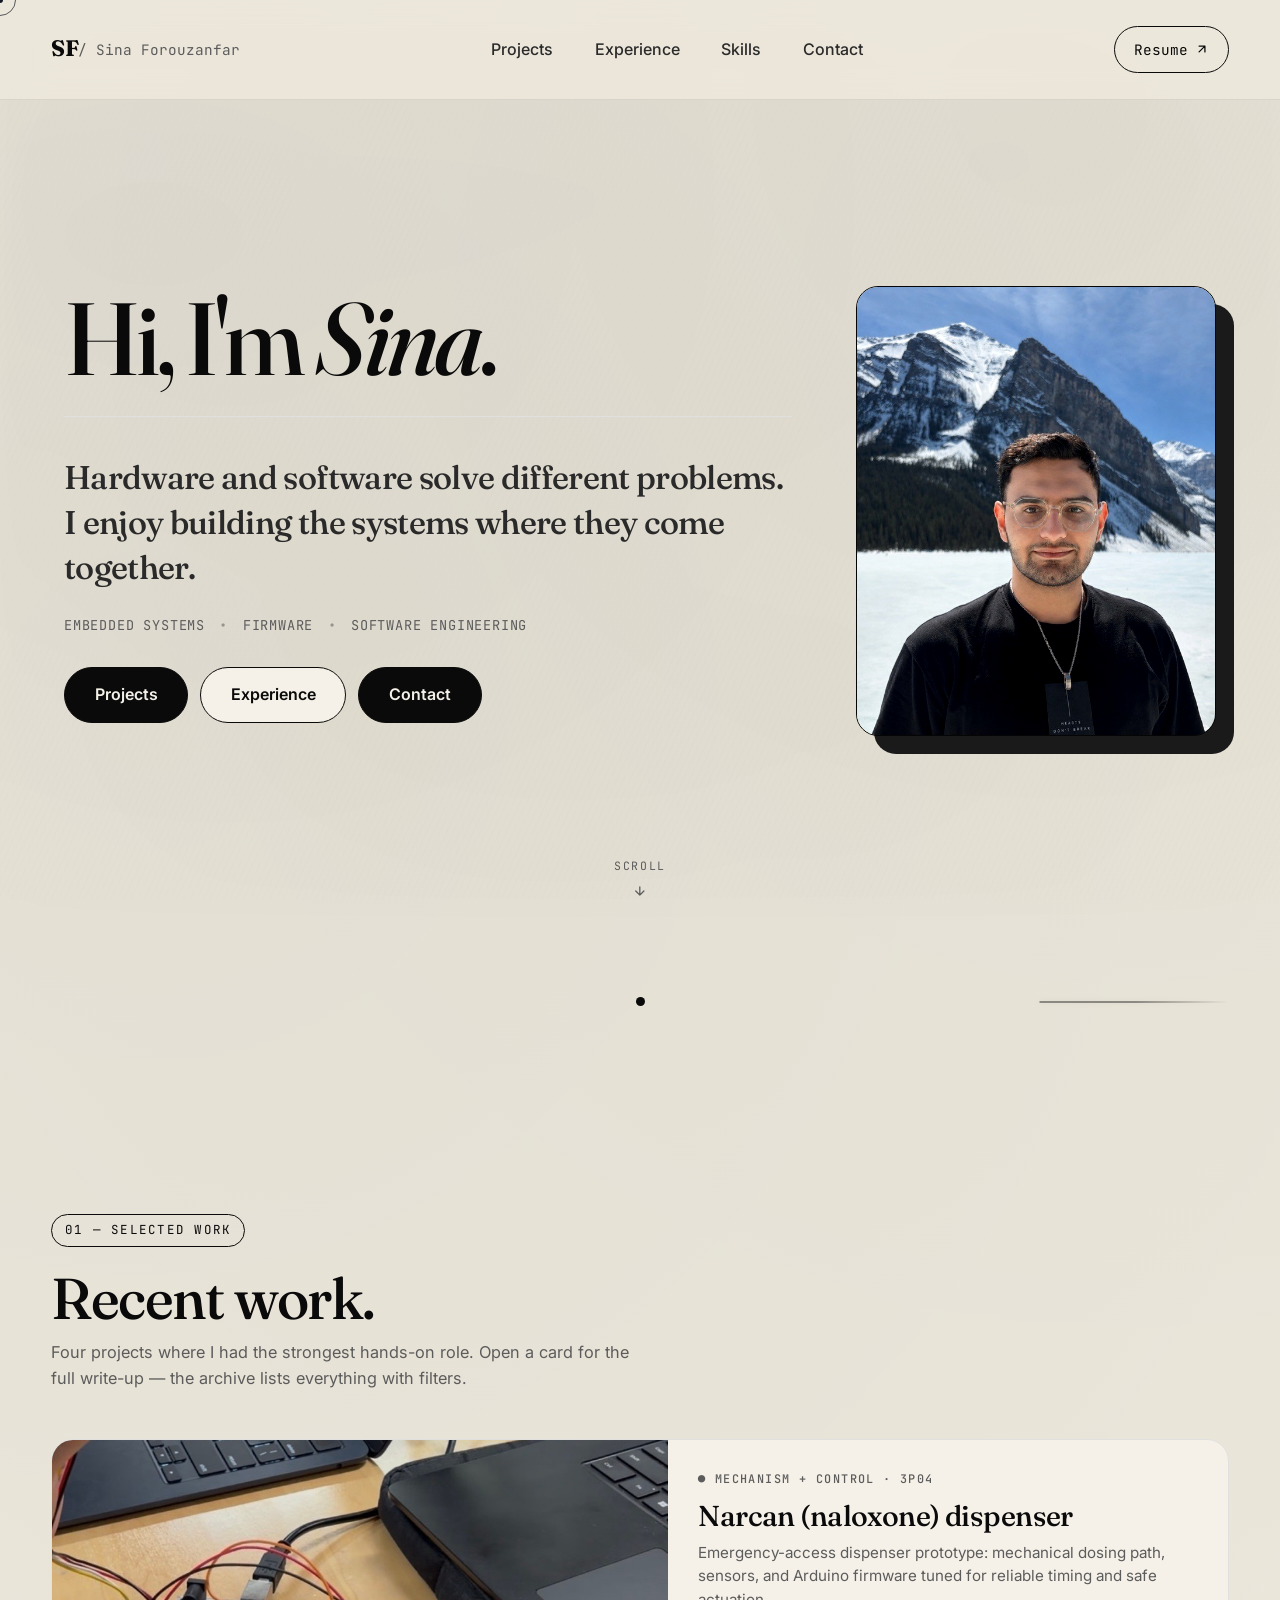
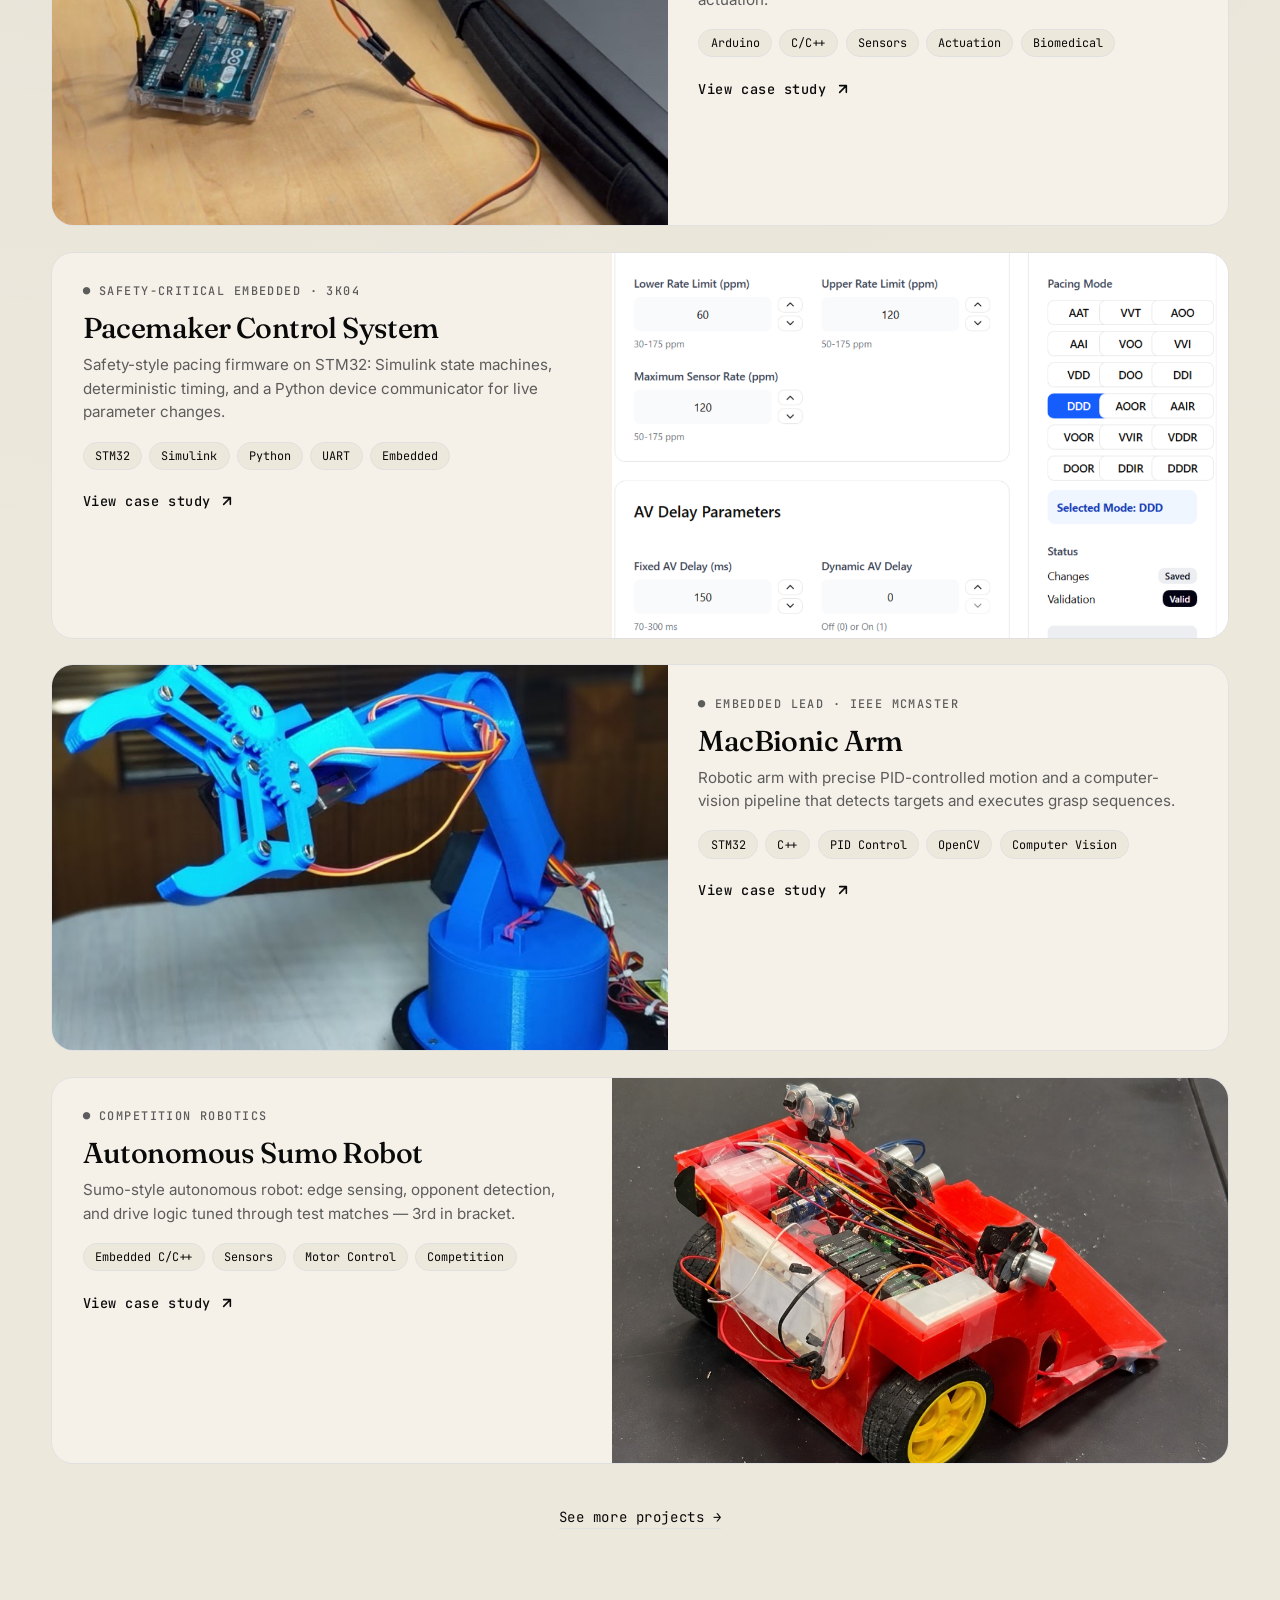
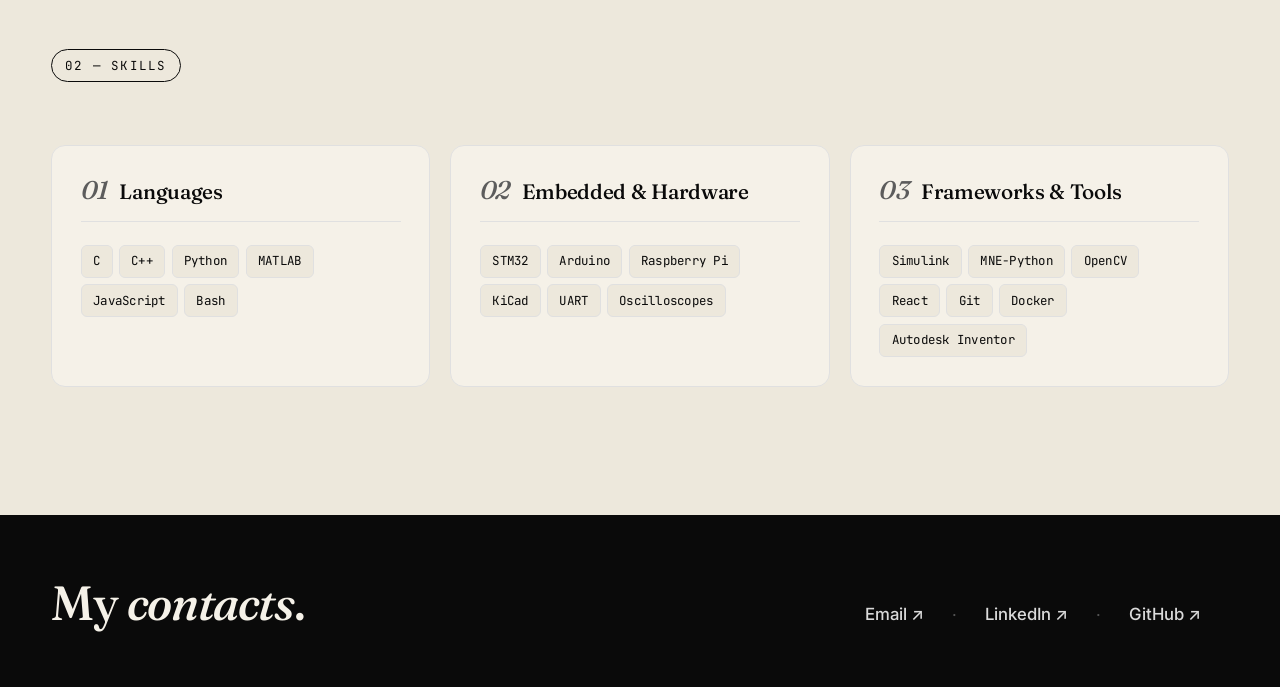
==== commit cb26ce75: "updating the contact section" ====
--- a/index.html
+++ b/index.html
@@ -175,9 +175,7 @@
 
     <section id="skills" class="section">
       <div class="container">
-        <p class="section-eyebrow">02 — Toolkit</p>
-        <h2 class="section-title">What I actually use.</h2>
-        <p class="section-sub">C and Python are my defaults. STM32 is my embedded platform of choice. Everything else depends on the problem.</p>
+        <p class="section-eyebrow">02 — Skills</p>
 
         <div class="skills-grid">
           <article class="skill-card">
@@ -217,25 +215,15 @@
 
     <section id="contact" class="contact-end">
       <div class="container contact-end-inner">
-        <div class="contact-end-left">
-          <p class="contact-end-eyebrow">03 — Contact</p>
-          <h2 class="contact-end-title">Let's <em>talk</em>.</h2>
-          <p class="contact-end-status">
-            <span class="status-dot" aria-hidden="true"></span>
-            <span>Open for embedded &amp; firmware roles</span>
-          </p>
-        </div>
-
-        <div class="contact-end-right">
-          <a class="contact-end-email" href="mailto:sinafz2005@gmail.com">
-            sinafz2005@gmail.com
-            <svg width="20" height="20" viewBox="0 0 24 24" fill="none" stroke="currentColor" stroke-width="2" stroke-linecap="round" stroke-linejoin="round" aria-hidden="true"><path d="M7 17L17 7M7 7h10v10"/></svg>
-          </a>
-          <nav class="contact-end-secondary" aria-label="Other links">
-            <a href="https://linkedin.com/in/sina-forouzanfar" target="_blank" rel="noopener">LinkedIn ↗</a>
-            <a href="https://github.com/sina-fz" target="_blank" rel="noopener">GitHub ↗</a>
-          </nav>
-        </div>
+        <h2 class="contact-end-title">My <em>contacts</em>.</h2>
+
+        <nav class="contact-end-links" aria-label="Contact">
+          <a href="mailto:sinafz2005@gmail.com">Email ↗</a>
+          <span class="contact-end-sep" aria-hidden="true">·</span>
+          <a href="https://linkedin.com/in/sina-forouzanfar" target="_blank" rel="noopener">LinkedIn ↗</a>
+          <span class="contact-end-sep" aria-hidden="true">·</span>
+          <a href="https://github.com/sina-fz" target="_blank" rel="noopener">GitHub ↗</a>
+        </nav>
       </div>
     </section>
   </main>
--- a/styles.css
+++ b/styles.css
@@ -152,6 +152,23 @@
 .section {
   padding: 9rem 0 4rem;
   scroll-margin-top: 80px;
+}
+
+#skills {
+  padding-top: 3.5rem;
+  padding-bottom: 5rem;
+}
+
+.section-divider {
+  padding: 0;
+}
+
+.section-divider-line {
+  display: block;
+  width: 100%;
+  height: 1px;
+  background: var(--ink);
+  opacity: 0.15;
 }
 
 .section-eyebrow {
@@ -1495,142 +1512,71 @@
 }
 
 /* ======================================
-   CONTACT END — compact, two-column
+   CONTACT END — minimal closing
 ====================================== */
 .contact-end {
   margin-top: 3rem;
-  padding: 4rem 0 4rem;
+  padding: 4rem 0 3.5rem;
   background: var(--ink);
   color: var(--paper);
   scroll-margin-top: 80px;
 }
 
 .contact-end-inner {
-  display: grid;
-  grid-template-columns: 1fr 1fr;
-  gap: 4rem;
-  align-items: center;
+  display: flex;
+  flex-wrap: wrap;
+  align-items: baseline;
+  gap: 1rem 35rem;
   max-width: var(--container);
-}
-
-.contact-end-eyebrow {
-  font-family: 'JetBrains Mono', monospace;
-  font-size: 0.78rem;
-  text-transform: uppercase;
-  letter-spacing: 0.18em;
-  color: rgba(255, 255, 255, 0.5);
-  margin: 0 0 1.1rem;
 }
 
 .contact-end-title {
   font-family: 'Fraunces', serif;
   font-weight: 500;
-  font-size: clamp(2.4rem, 4.5vw, 3.6rem);
-  letter-spacing: -0.035em;
-  line-height: 0.98;
+  font-size: clamp(1.9rem, 3.8vw, 3rem);
+  letter-spacing: -0.025em;
+  line-height: 1;
   color: var(--paper);
-  margin: 0 0 1.1rem;
+  margin: 0;
 }
 
 .contact-end-title em {
   font-style: italic;
   font-weight: 500;
-  color: rgba(255, 255, 255, 0.7);
-}
-
-.contact-end-status {
+  color: var(--paper);
+}
+
+.contact-end-links {
   display: inline-flex;
+  flex-wrap: wrap;
   align-items: center;
-  gap: 0.7rem;
-  font-family: 'JetBrains Mono', monospace;
-  font-size: 0.82rem;
-  letter-spacing: 0.04em;
-  color: rgba(255, 255, 255, 0.7);
-  margin: 0;
-}
-
-.status-dot {
-  display: inline-block;
-  width: 9px;
-  height: 9px;
-  border-radius: 50%;
-  background: #4ade80;
-  box-shadow: 0 0 0 0 rgba(74, 222, 128, 0.6);
-  animation: statusPulse 2.2s cubic-bezier(0.4, 0, 0.2, 1) infinite;
-  flex-shrink: 0;
-}
-
-@keyframes statusPulse {
-  0%   { box-shadow: 0 0 0 0 rgba(74, 222, 128, 0.6); }
-  70%  { box-shadow: 0 0 0 10px rgba(74, 222, 128, 0); }
-  100% { box-shadow: 0 0 0 0 rgba(74, 222, 128, 0); }
-}
-
-.contact-end-right {
-  display: flex;
-  flex-direction: column;
-  align-items: flex-start;
-  gap: 1.4rem;
-}
-
-.contact-end-email {
-  font-family: 'Fraunces', serif;
+  gap: 1.75rem;
+  font-family: 'Inter', system-ui, sans-serif;
+  font-size: 1.05rem;
   font-weight: 500;
-  font-size: clamp(1.5rem, 2.6vw, 2.15rem);
-  letter-spacing: -0.02em;
-  line-height: 1;
-  color: var(--paper);
-  text-decoration: none;
-  display: inline-flex;
-  align-items: center;
-  gap: 0.45rem;
-  padding-bottom: 0.45rem;
-  border-bottom: 1.5px solid rgba(255, 255, 255, 0.3);
-  transition: border-color 0.25s var(--ease);
-}
-
-.contact-end-email:hover {
-  border-bottom-color: var(--paper);
-}
-
-.contact-end-email:hover svg {
-  transform: translate(3px, -3px);
-}
-
-.contact-end-email svg {
-  opacity: 0.75;
-  transition: transform 0.25s var(--ease);
-}
-
-.contact-end-secondary {
-  display: flex;
-  flex-direction: column;
-  gap: 0.4rem;
-  font-family: 'Inter', system-ui, sans-serif;
-  font-size: 0.98rem;
-}
-
-.contact-end-secondary a {
-  width: fit-content;
-  color: rgba(255, 255, 255, 0.78);
+}
+
+.contact-end-links a {
+  color: rgba(255, 255, 255, 0.85);
   text-decoration: none;
   padding-bottom: 2px;
   border-bottom: 1px solid transparent;
   transition: all 0.2s var(--ease);
 }
 
-.contact-end-secondary a:hover {
+.contact-end-links a:hover {
   color: var(--paper);
-  border-bottom-color: rgba(255, 255, 255, 0.45);
-}
-
-@media (max-width: 760px) {
+  border-bottom-color: rgba(255, 255, 255, 0.55);
+}
+
+.contact-end-sep {
+  color: rgba(255, 255, 255, 0.3);
+  font-weight: 400;
+}
+
+@media (max-width: 600px) {
   .contact-end {
-    padding: 3rem 0 3rem;
-  }
-  .contact-end-inner {
-    grid-template-columns: 1fr;
-    gap: 2.5rem;
+    padding: 3rem 0 2.5rem;
   }
 }
 
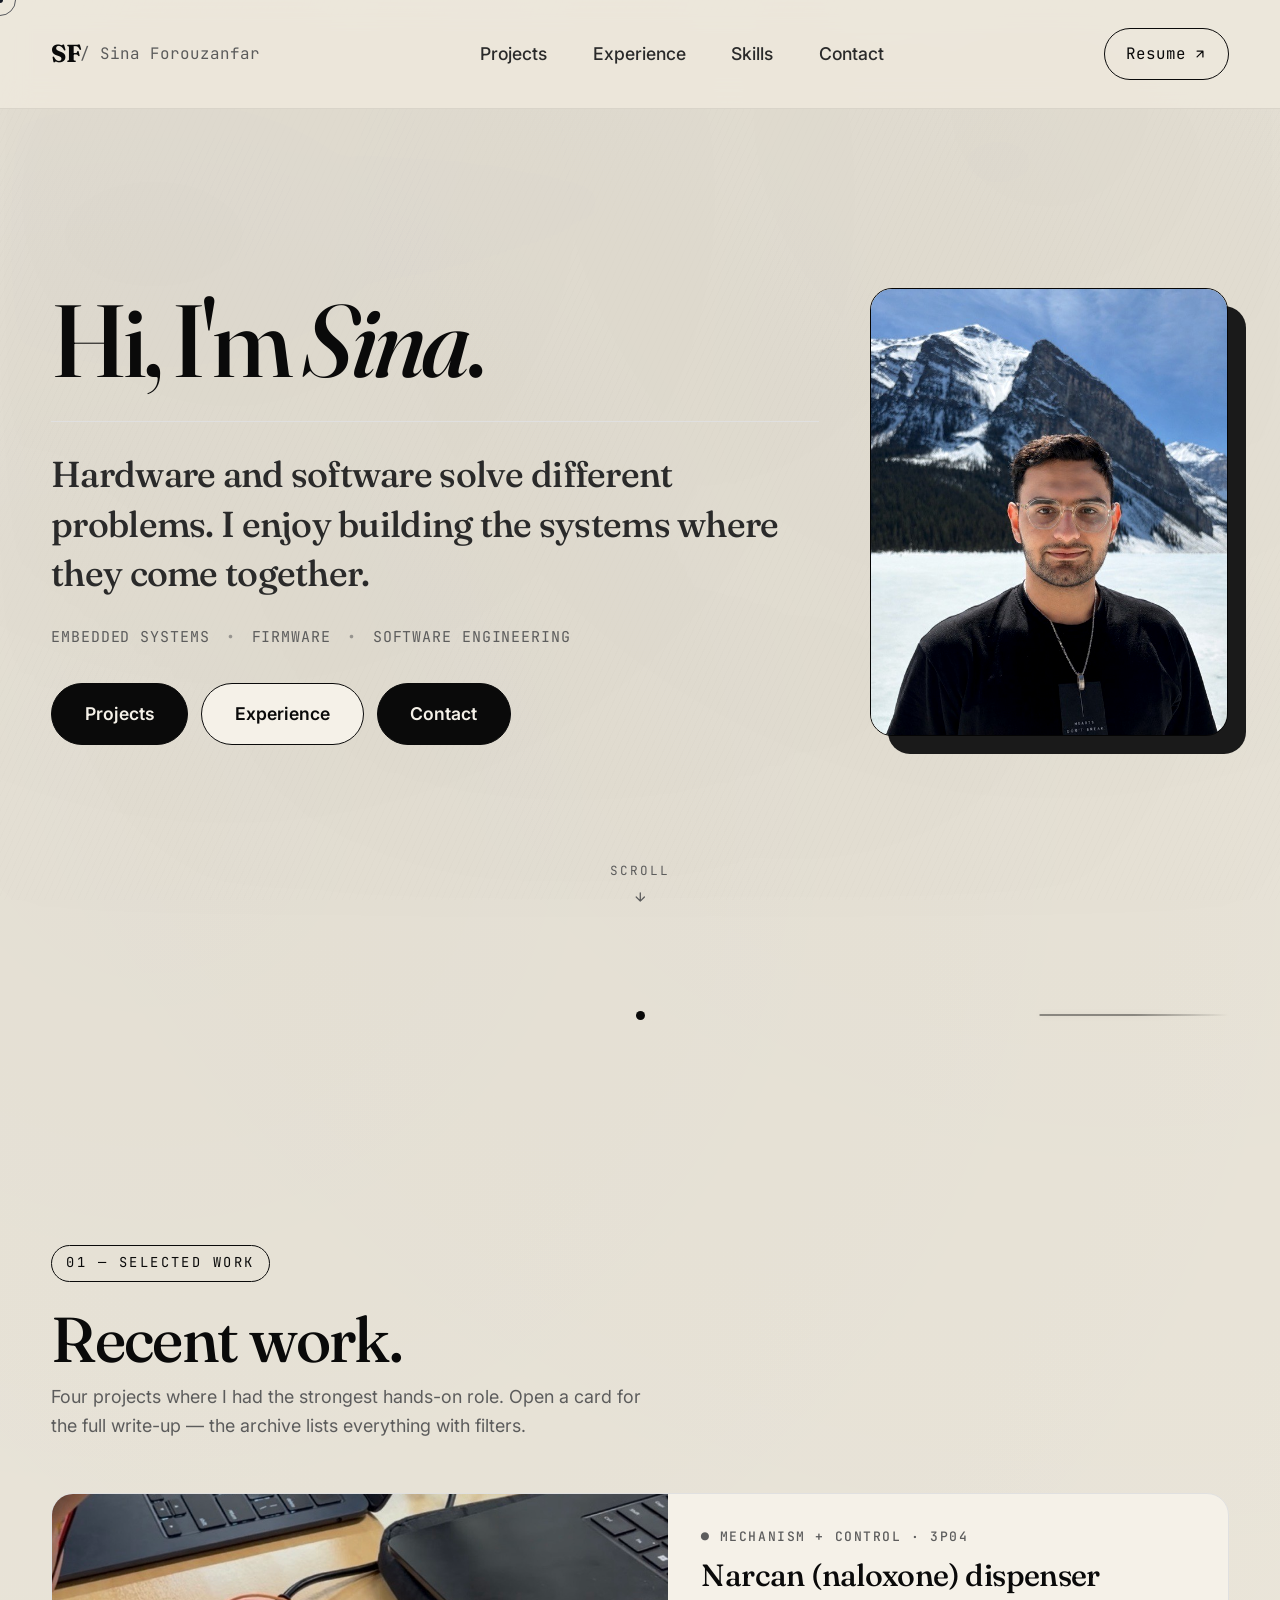
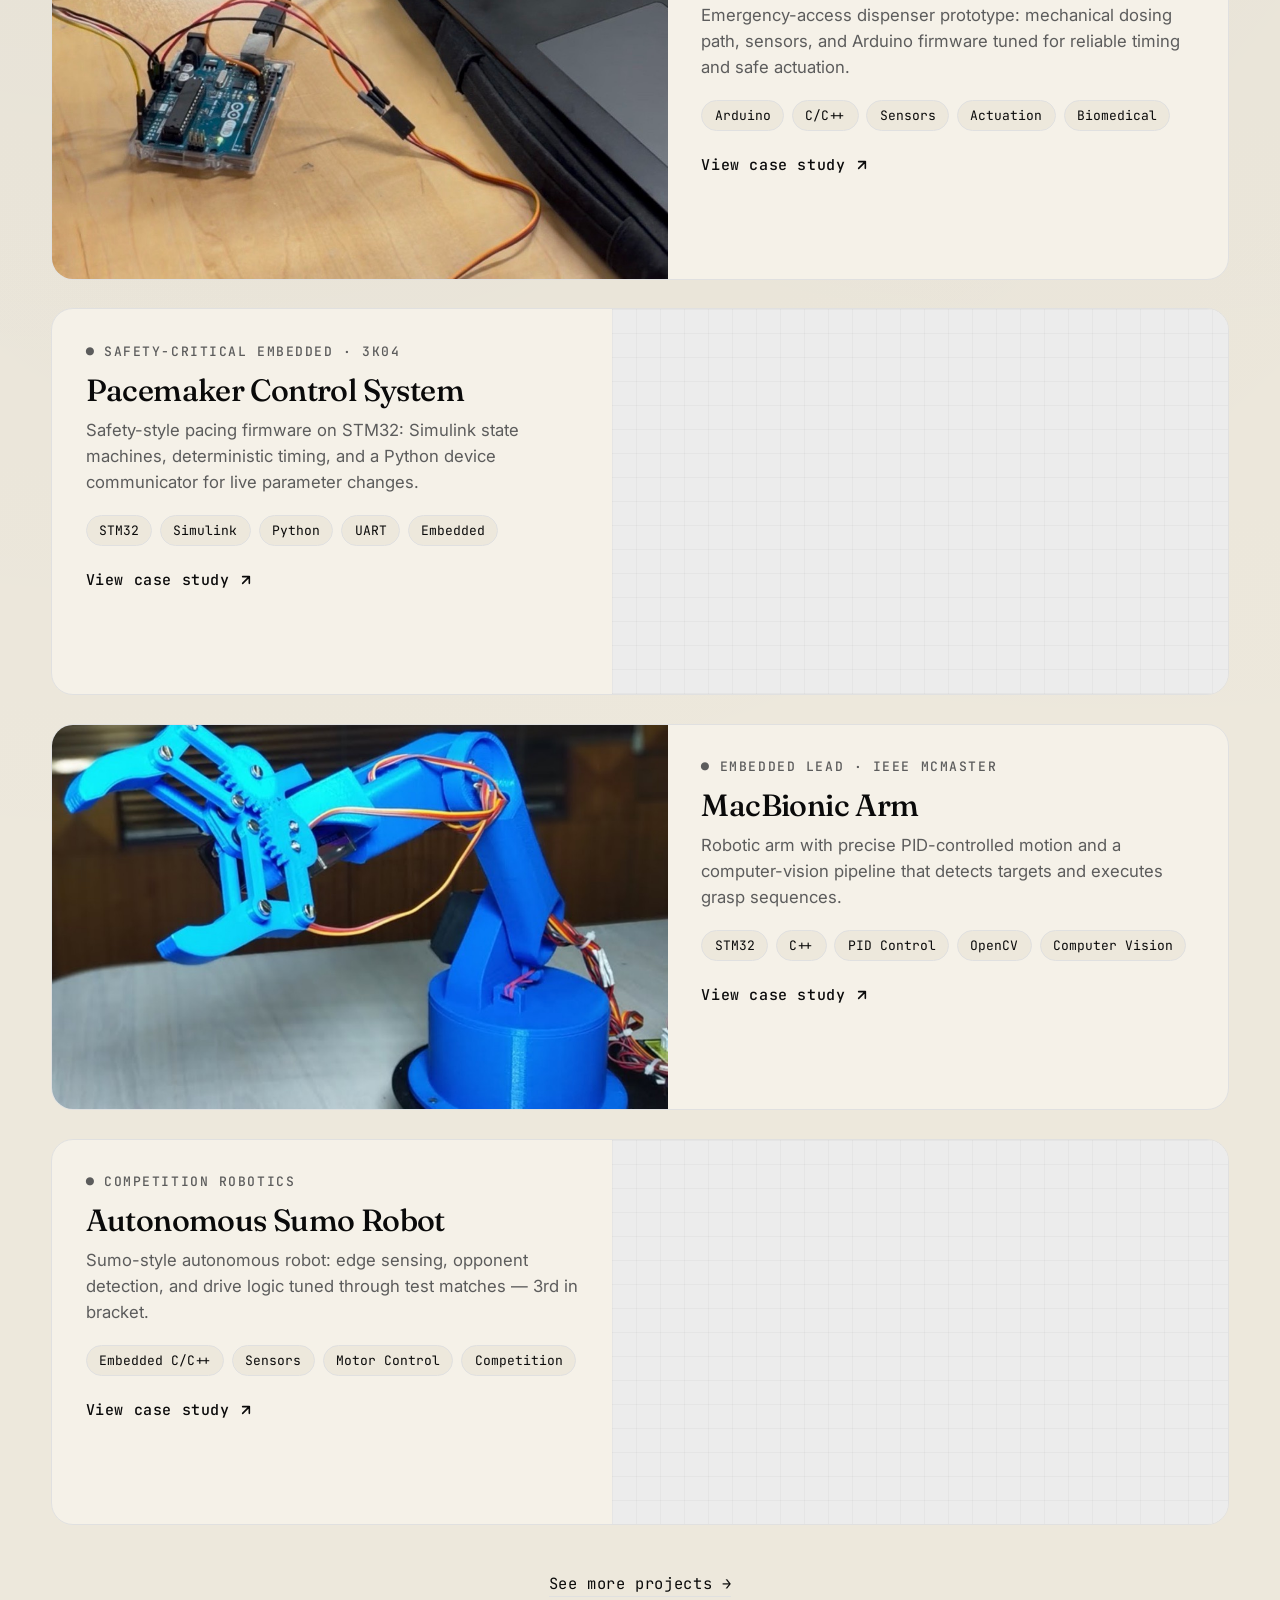
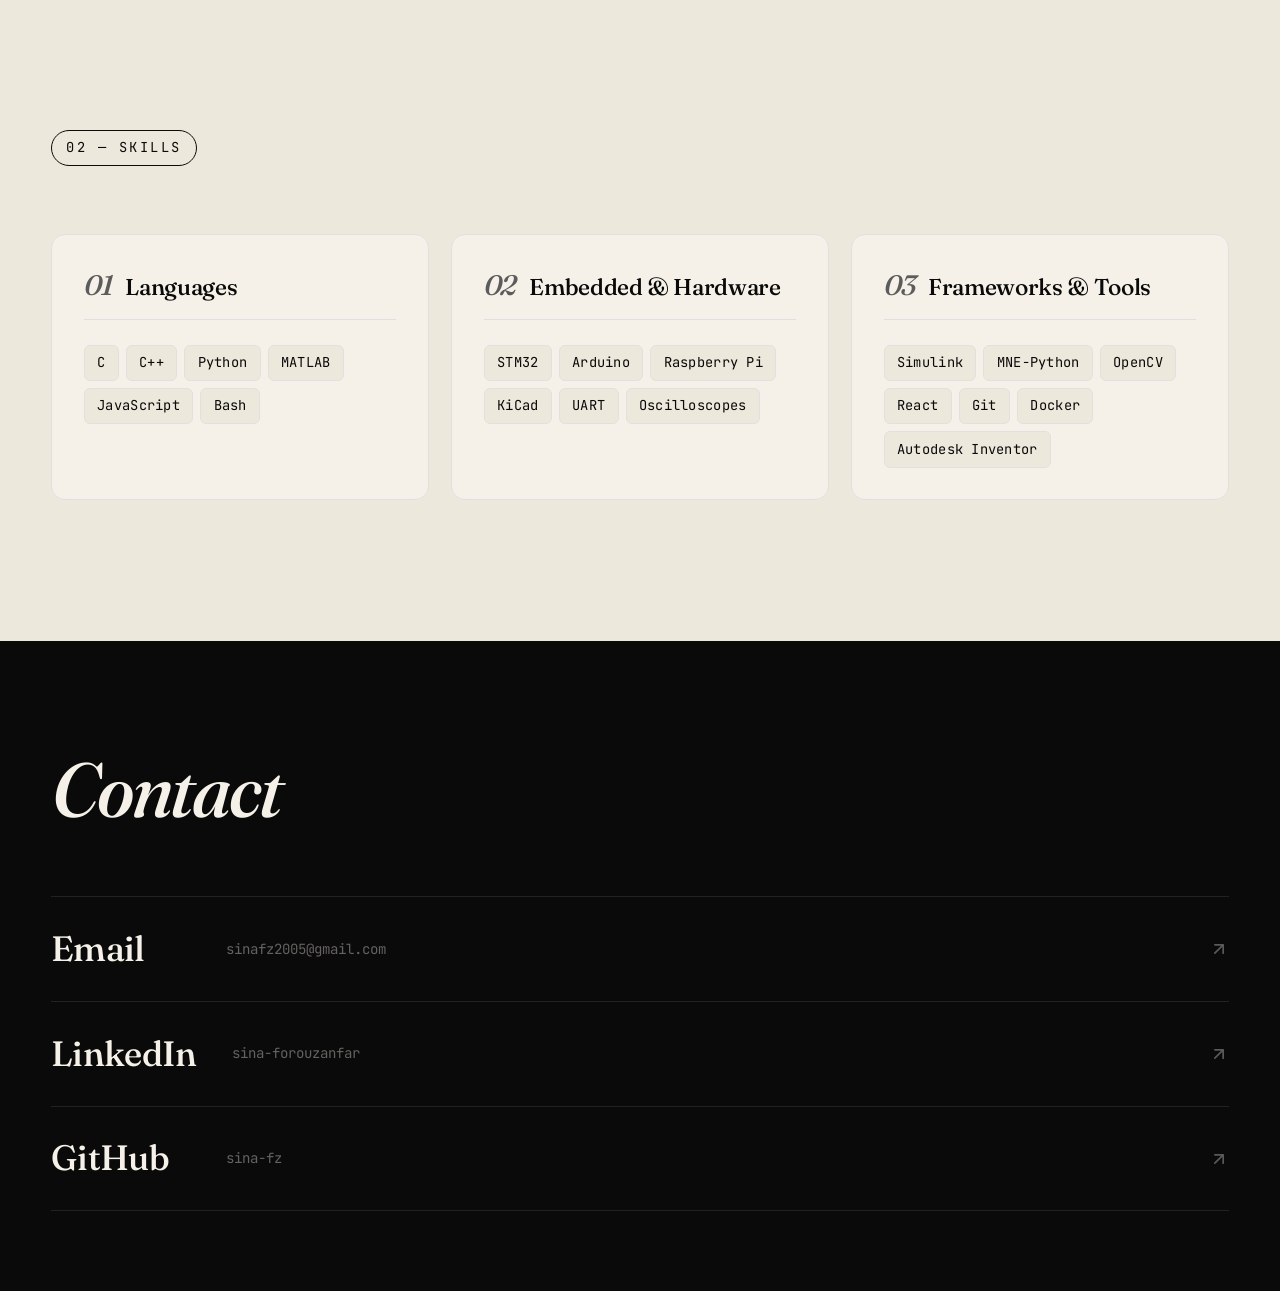
==== commit c849d93c: "add hamburger menu for mobile navigation" ====
--- a/index.html
+++ b/index.html
@@ -31,6 +31,9 @@
         Resume
         <svg width="14" height="14" viewBox="0 0 24 24" fill="none" stroke="currentColor" stroke-width="2.2" stroke-linecap="round" stroke-linejoin="round"><path d="M7 17L17 7M7 7h10v10"/></svg>
       </a>
+      <button class="nav-hamburger" id="navHamburger" aria-label="Toggle menu" aria-expanded="false">
+        <span></span><span></span><span></span>
+      </button>
     </div>
   </header>
 
@@ -215,14 +218,24 @@
 
     <section id="contact" class="contact-end">
       <div class="container contact-end-inner">
-        <h2 class="contact-end-title">My <em>contacts</em>.</h2>
-
-        <nav class="contact-end-links" aria-label="Contact">
-          <a href="mailto:sinafz2005@gmail.com">Email ↗</a>
-          <span class="contact-end-sep" aria-hidden="true">·</span>
-          <a href="https://linkedin.com/in/sina-forouzanfar" target="_blank" rel="noopener">LinkedIn ↗</a>
-          <span class="contact-end-sep" aria-hidden="true">·</span>
-          <a href="https://github.com/sina-fz" target="_blank" rel="noopener">GitHub ↗</a>
+        <p class="contact-eyebrow">Contact</p>
+
+        <nav class="contact-links-list" aria-label="Contact">
+          <a href="mailto:sinafz2005@gmail.com" class="contact-link-row">
+            <span class="contact-link-name">Email</span>
+            <span class="contact-link-handle">sinafz2005@gmail.com</span>
+            <svg class="contact-link-arrow" width="20" height="20" viewBox="0 0 24 24" fill="none" stroke="currentColor" stroke-width="2" stroke-linecap="round" stroke-linejoin="round"><path d="M7 17L17 7M7 7h10v10"/></svg>
+          </a>
+          <a href="https://linkedin.com/in/sina-forouzanfar" target="_blank" rel="noopener" class="contact-link-row">
+            <span class="contact-link-name">LinkedIn</span>
+            <span class="contact-link-handle">sina-forouzanfar</span>
+            <svg class="contact-link-arrow" width="20" height="20" viewBox="0 0 24 24" fill="none" stroke="currentColor" stroke-width="2" stroke-linecap="round" stroke-linejoin="round"><path d="M7 17L17 7M7 7h10v10"/></svg>
+          </a>
+          <a href="https://github.com/sina-fz" target="_blank" rel="noopener" class="contact-link-row">
+            <span class="contact-link-name">GitHub</span>
+            <span class="contact-link-handle">sina-fz</span>
+            <svg class="contact-link-arrow" width="20" height="20" viewBox="0 0 24 24" fill="none" stroke="currentColor" stroke-width="2" stroke-linecap="round" stroke-linejoin="round"><path d="M7 17L17 7M7 7h10v10"/></svg>
+          </a>
         </nav>
       </div>
     </section>
--- a/styles.css
+++ b/styles.css
@@ -40,7 +40,7 @@
   background: var(--bg);
   color: var(--ink);
   font-family: 'Inter', system-ui, -apple-system, Segoe UI, Roboto, sans-serif;
-  font-size: 16px;
+  font-size: 17.6px;
   line-height: 1.6;
   -webkit-font-smoothing: antialiased;
   text-rendering: optimizeLegibility;
@@ -385,11 +385,11 @@
 
 .hero-grid {
   display: grid;
-  grid-template-columns: minmax(0, 1fr) minmax(0, 360px);
+  grid-template-columns: minmax(0, 1fr) minmax(0, clamp(240px, 28vw, 360px));
   grid-template-areas:
     "title    portrait"
     "text     portrait";
-  column-gap: clamp(2rem, 5vw, 4rem);
+  column-gap: clamp(1.5rem, 4vw, 4rem);
   row-gap: 0;
   align-items: start;
   max-width: min(72rem, 92%);
@@ -1417,7 +1417,7 @@
 ====================================== */
 .skills-grid {
   display: grid;
-  grid-template-columns: repeat(3, 1fr);
+  grid-template-columns: repeat(auto-fit, minmax(min(100%, 200px), 1fr));
   gap: 1.25rem;
   margin-top: 2.5rem;
 }
@@ -1512,11 +1512,11 @@
 }
 
 /* ======================================
-   CONTACT END — minimal closing
+   CONTACT END — editorial
 ====================================== */
 .contact-end {
   margin-top: 3rem;
-  padding: 4rem 0 3.5rem;
+  padding: 5rem 0 4.5rem;
   background: var(--ink);
   color: var(--paper);
   scroll-margin-top: 80px;
@@ -1524,60 +1524,102 @@
 
 .contact-end-inner {
   display: flex;
-  flex-wrap: wrap;
-  align-items: baseline;
-  gap: 1rem 35rem;
-  max-width: var(--container);
+  flex-direction: column;
+  align-items: flex-start;
+}
+
+.contact-eyebrow {
+  font-family: 'Fraunces', serif;
+  font-size: clamp(2.4rem, 6vw, 4.8rem);
+  font-weight: 500;
+  font-style: italic;
+  letter-spacing: -0.03em;
+  color: var(--paper);
+  margin: 0 0 2.5rem;
 }
 
 .contact-end-title {
   font-family: 'Fraunces', serif;
   font-weight: 500;
-  font-size: clamp(1.9rem, 3.8vw, 3rem);
-  letter-spacing: -0.025em;
-  line-height: 1;
+  font-size: clamp(2.4rem, 6vw, 4.8rem);
+  letter-spacing: -0.03em;
+  line-height: 1.04;
   color: var(--paper);
-  margin: 0;
+  margin: 0 0 1rem;
 }
 
 .contact-end-title em {
   font-style: italic;
+  color: rgba(245, 241, 232, 0.55);
+}
+
+.contact-tagline {
+  font-family: 'Fraunces', serif;
+  font-size: clamp(1.5rem, 3.5vw, 2.4rem);
   font-weight: 500;
+  font-style: italic;
+  letter-spacing: -0.02em;
+  color: rgba(245, 241, 232, 0.65);
+  margin: 0 0 3rem;
+  line-height: 1.3;
+}
+
+.contact-links-list {
+  width: 100%;
+  border-top: 1px solid rgba(245, 241, 232, 0.1);
+}
+
+.contact-link-row {
+  display: flex;
+  align-items: center;
+  gap: 2rem;
+  padding: 1.35rem 0;
+  border-bottom: 1px solid rgba(245, 241, 232, 0.1);
+  text-decoration: none;
   color: var(--paper);
-}
-
-.contact-end-links {
-  display: inline-flex;
-  flex-wrap: wrap;
-  align-items: center;
-  gap: 1.75rem;
-  font-family: 'Inter', system-ui, sans-serif;
-  font-size: 1.05rem;
+  transition: padding-left 0.35s var(--ease);
+}
+
+.contact-link-row:hover {
+  padding-left: 1.25rem;
+}
+
+.contact-link-name {
+  font-family: 'Fraunces', serif;
+  font-size: clamp(1.3rem, 2.8vw, 2rem);
   font-weight: 500;
-}
-
-.contact-end-links a {
-  color: rgba(255, 255, 255, 0.85);
-  text-decoration: none;
-  padding-bottom: 2px;
-  border-bottom: 1px solid transparent;
-  transition: all 0.2s var(--ease);
-}
-
-.contact-end-links a:hover {
-  color: var(--paper);
-  border-bottom-color: rgba(255, 255, 255, 0.55);
-}
-
-.contact-end-sep {
-  color: rgba(255, 255, 255, 0.3);
-  font-weight: 400;
+  letter-spacing: -0.02em;
+  flex-shrink: 0;
+  min-width: 140px;
+}
+
+.contact-link-handle {
+  font-family: 'JetBrains Mono', monospace;
+  font-size: 0.8rem;
+  color: rgba(245, 241, 232, 0.38);
+  flex: 1;
+  transition: color 0.25s ease;
+}
+
+.contact-link-row:hover .contact-link-handle {
+  color: rgba(245, 241, 232, 0.65);
+}
+
+.contact-link-arrow {
+  flex-shrink: 0;
+  color: rgba(245, 241, 232, 0.35);
+  transition: transform 0.3s var(--ease), color 0.25s ease;
+}
+
+.contact-link-row:hover .contact-link-arrow {
+  transform: translate(5px, -5px);
+  color: rgba(245, 241, 232, 0.9);
 }
 
 @media (max-width: 600px) {
-  .contact-end {
-    padding: 3rem 0 2.5rem;
-  }
+  .contact-end { padding: 3.5rem 0 3rem; }
+  .contact-link-handle { display: none; }
+  .contact-link-name { min-width: auto; }
 }
 
 /* ======================================
@@ -1934,10 +1976,124 @@
 }
 
 /* ======================================
+   HAMBURGER + MOBILE NAV
+====================================== */
+.nav-hamburger {
+  display: none;
+  flex-direction: column;
+  justify-content: center;
+  gap: 5.5px;
+  background: none;
+  border: none;
+  padding: 4px 2px;
+  cursor: pointer;
+  flex-shrink: 0;
+}
+
+.nav-hamburger span {
+  display: block;
+  width: 22px;
+  height: 1.5px;
+  background: var(--ink);
+  border-radius: 2px;
+  transform-origin: center;
+  transition: transform 0.38s var(--ease), opacity 0.25s var(--ease), width 0.25s var(--ease);
+}
+
+.nav-hamburger.is-open span:nth-child(1) { transform: translateY(7px) rotate(45deg); }
+.nav-hamburger.is-open span:nth-child(2) { opacity: 0; width: 0; }
+.nav-hamburger.is-open span:nth-child(3) { transform: translateY(-7px) rotate(-45deg); }
+
+.mobile-nav {
+  position: fixed;
+  inset: 0;
+  z-index: 99;
+  background: var(--ink);
+  display: flex;
+  flex-direction: column;
+  align-items: center;
+  justify-content: center;
+  gap: 2.5rem;
+  opacity: 0;
+  pointer-events: none;
+  transition: opacity 0.38s var(--ease);
+}
+
+.mobile-nav.is-open {
+  opacity: 1;
+  pointer-events: all;
+}
+
+.mobile-nav-links {
+  list-style: none;
+  margin: 0;
+  padding: 0;
+  display: flex;
+  flex-direction: column;
+  align-items: center;
+  gap: 1.6rem;
+  text-align: center;
+}
+
+.mobile-nav-links li { overflow: hidden; }
+
+.mobile-nav-links a {
+  display: block;
+  font-family: 'Fraunces', serif;
+  font-size: clamp(2rem, 10vw, 3.6rem);
+  font-weight: 500;
+  letter-spacing: -0.025em;
+  color: var(--paper);
+  text-decoration: none;
+  transform: translateY(110%);
+  opacity: 0;
+  transition: transform 0.5s var(--ease), opacity 0.4s var(--ease), color 0.2s ease;
+}
+
+.mobile-nav.is-open .mobile-nav-links a {
+  transform: translateY(0);
+  opacity: 1;
+}
+
+.mobile-nav.is-open .mobile-nav-links li:nth-child(1) a { transition-delay: 0.06s; }
+.mobile-nav.is-open .mobile-nav-links li:nth-child(2) a { transition-delay: 0.12s; }
+.mobile-nav.is-open .mobile-nav-links li:nth-child(3) a { transition-delay: 0.18s; }
+.mobile-nav.is-open .mobile-nav-links li:nth-child(4) a { transition-delay: 0.24s; }
+
+.mobile-nav-links a:hover { opacity: 0.5; }
+
+.mobile-nav-resume-link {
+  font-family: 'JetBrains Mono', monospace;
+  font-size: 0.85rem;
+  letter-spacing: 0.06em;
+  color: rgba(245, 241, 232, 0.38);
+  text-decoration: none;
+  border-bottom: 1px solid rgba(245, 241, 232, 0.18);
+  padding-bottom: 2px;
+  opacity: 0;
+  transform: translateY(8px);
+  transition: opacity 0.4s var(--ease) 0.28s, transform 0.4s var(--ease) 0.28s, color 0.2s ease;
+}
+
+.mobile-nav.is-open .mobile-nav-resume-link {
+  opacity: 1;
+  transform: translateY(0);
+}
+
+.mobile-nav-resume-link:hover { color: rgba(245, 241, 232, 0.75); }
+
+@keyframes heroPortraitMobile {
+  from { opacity: 0; transform: translateY(18px); }
+  to   { opacity: 1; transform: translateY(0); }
+}
+
+/* ======================================
    RESPONSIVE
 ====================================== */
 @media (max-width: 980px) {
   .nav-links { display: none; }
+  .nav-hamburger { display: flex; }
+  .btn-resume { display: none; }
   .hero-grid {
     grid-template-columns: 1fr;
     grid-template-areas:
@@ -1965,11 +2121,17 @@
   .hero-portrait .portrait-frame {
     max-width: min(280px, 70vw);
     margin: 0 auto;
+    animation-name: heroPortraitMobile;
+    animation-duration: 0.7s;
+    animation-timing-function: var(--ease);
+    animation-delay: 0.15s;
+    animation-fill-mode: both;
   }
   .hero-actions {
     flex-wrap: wrap;
   }
   .hero { min-height: auto; padding: 2rem 0 3.5rem; }
+  .robo-arm { display: none; }
   .about-split { grid-template-columns: 1fr; gap: 2rem; }
   .about-viz { order: 1; }
   .about-copy { order: 0; }
@@ -1979,7 +2141,6 @@
   .work-card, .work-card.flip { grid-template-columns: 1fr; }
   .work-card.flip .work-art { order: 0; }
   .work-art { min-height: 180px; aspect-ratio: 16 / 10; }
-  .skills-grid { grid-template-columns: 1fr; }
   .xp-grid { grid-template-columns: 1fr; gap: 1.5rem; }
   .xp-sticky { position: static; }
   .section { padding: 6rem 0 2rem; }
@@ -2003,6 +2164,11 @@
     text-align: center;
   }
   .stat { padding-left: 1rem; }
+  .section { padding: 4.5rem 0 1.75rem; }
+  #skills { padding-top: 2.5rem; padding-bottom: 3rem; }
+  .work-body { padding: 1.5rem 1.25rem; }
+  .work-art { min-height: 160px; }
+  .stats-grid { gap: 2rem 1rem; }
 }
 
 /* Reduced motion */
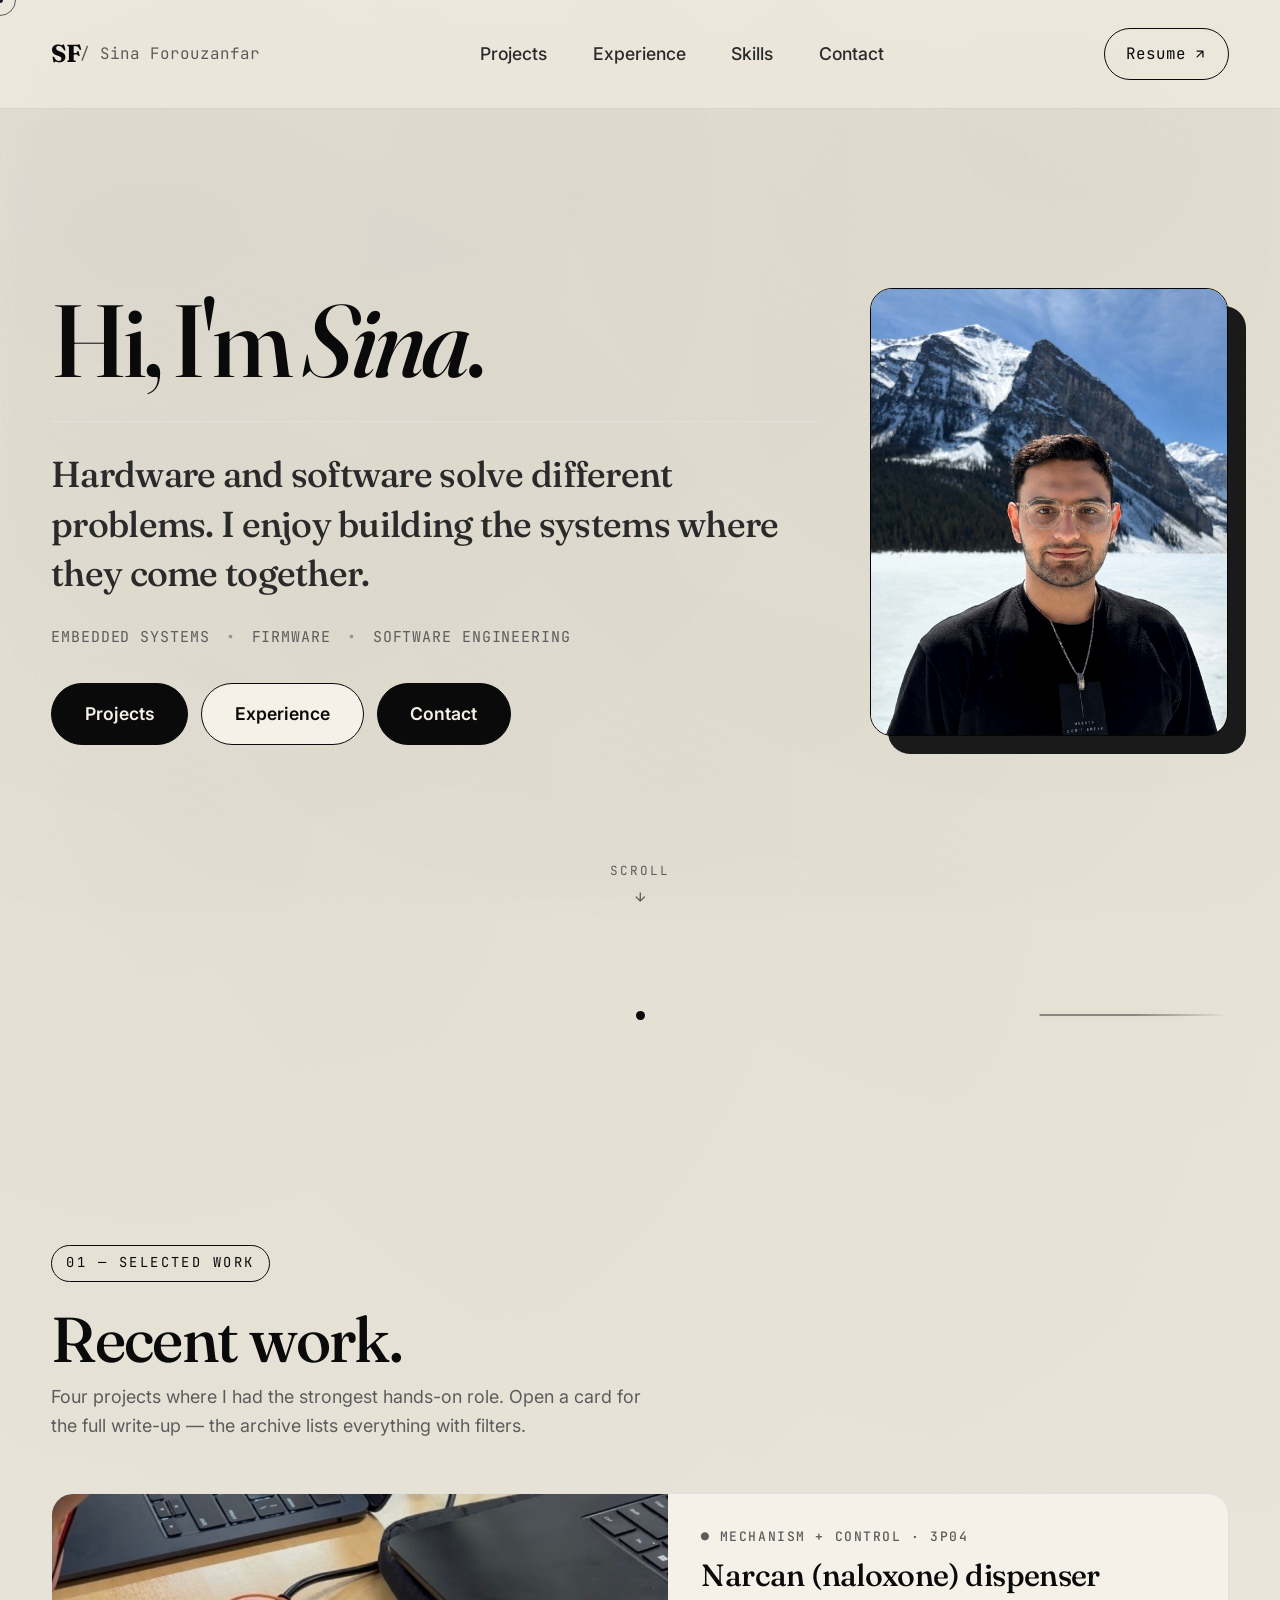
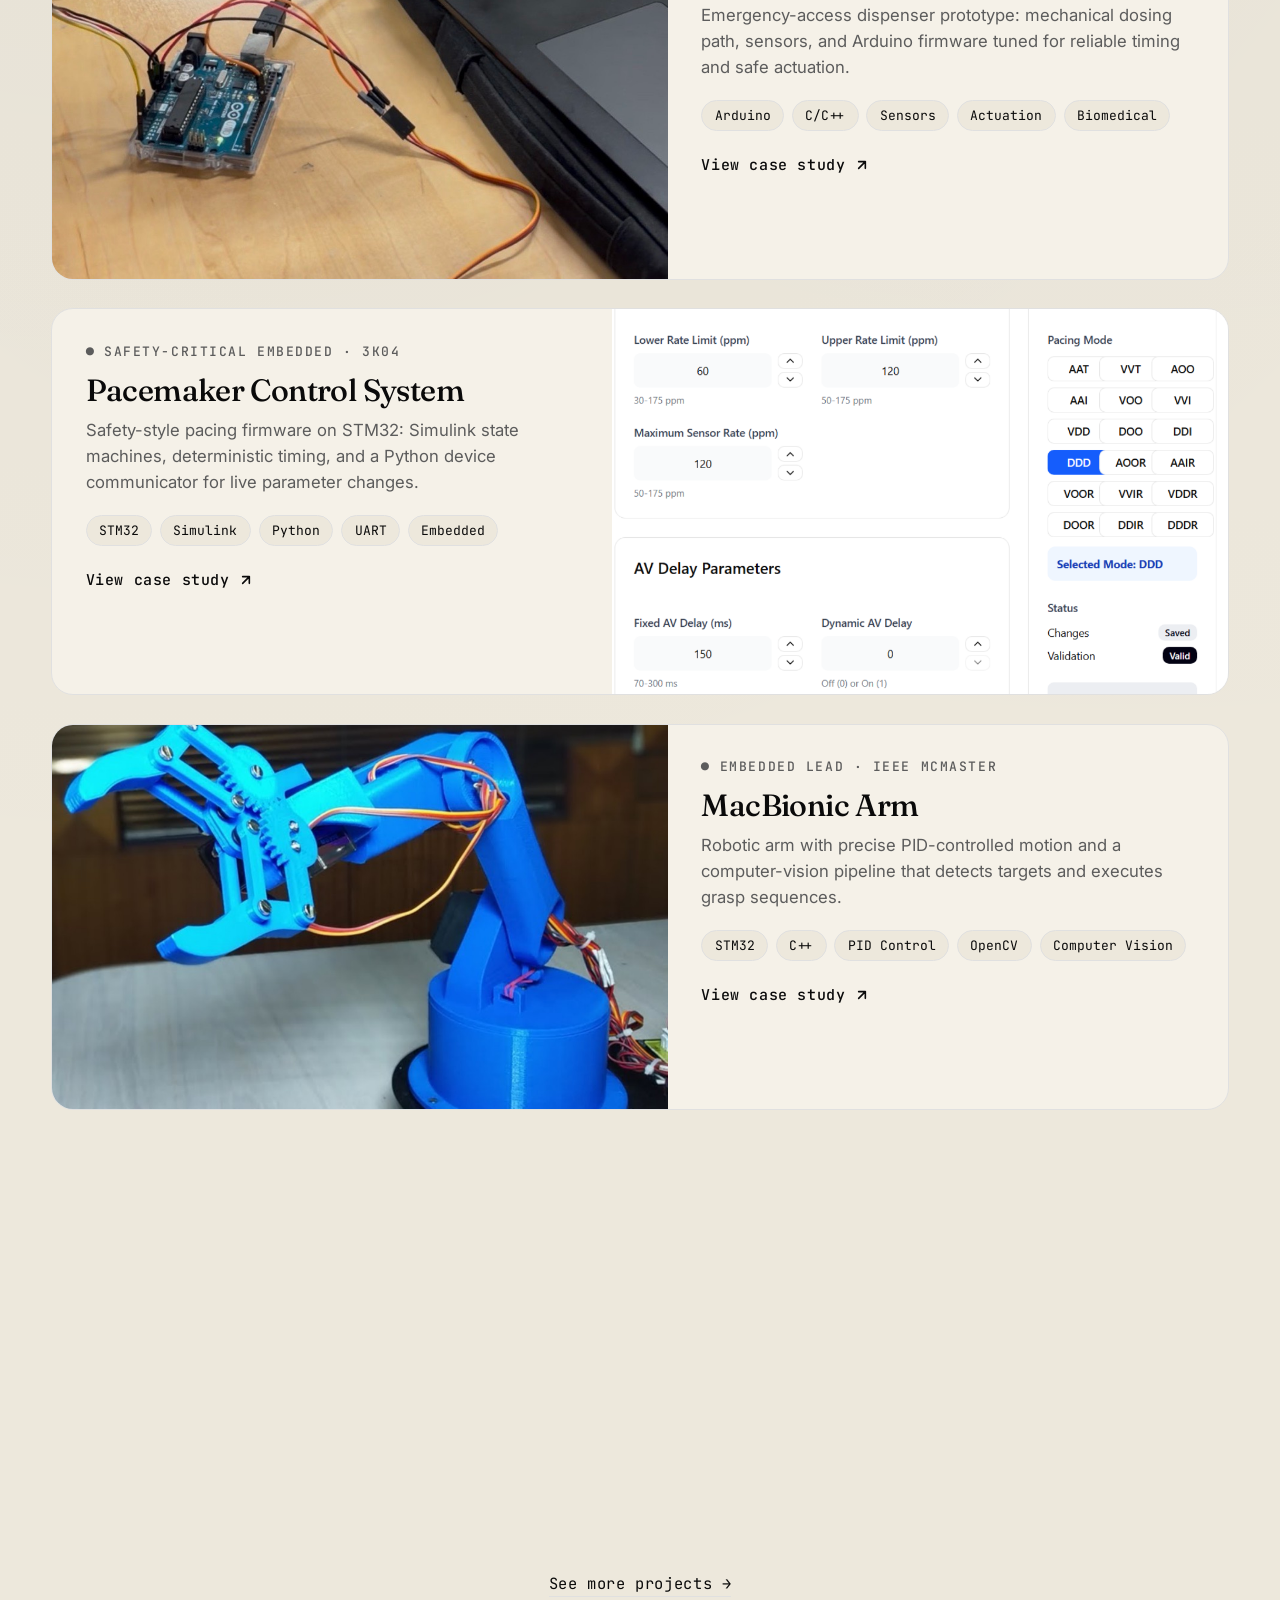
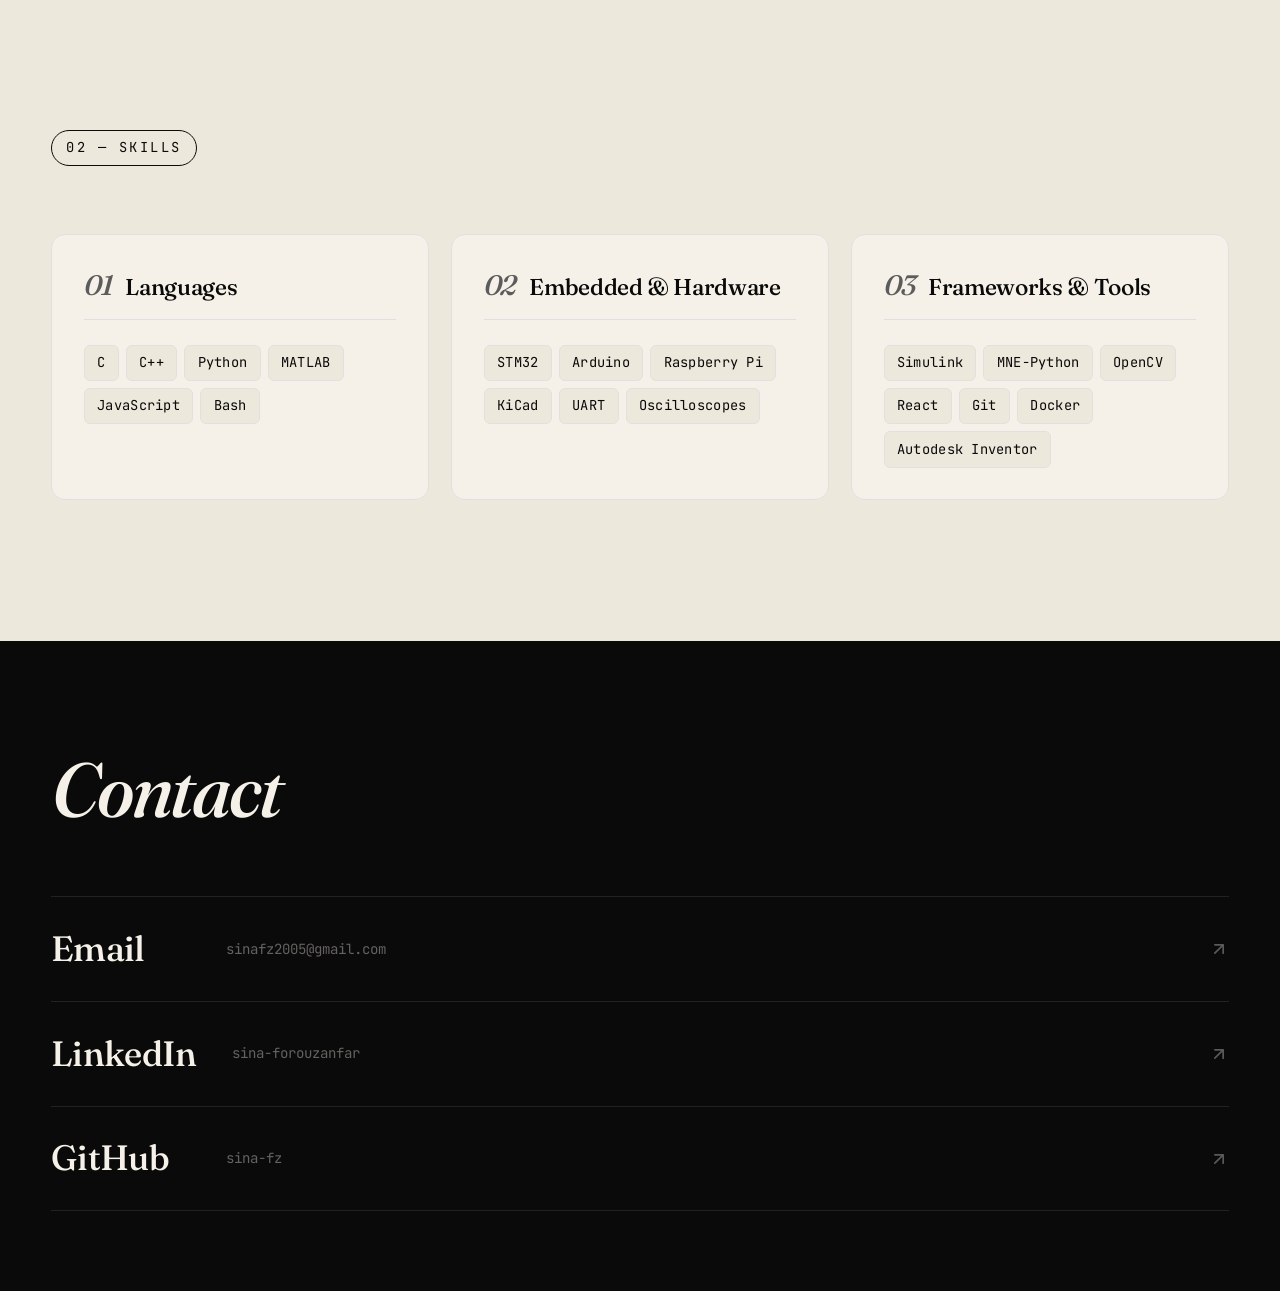
==== commit 77bb5774: "Adding favicon SF" ====
--- a/index.html
+++ b/index.html
@@ -5,6 +5,7 @@
   <meta name="viewport" content="width=device-width, initial-scale=1.0">
   <title>Sina Forouzanfar — Mechatronics & Biomedical Engineer</title>
   <meta name="description" content="Sina Forouzanfar — Mechatronics & Biomedical Engineering at McMaster. Embedded systems, robotics, and product engineering.">
+  <link rel="icon" type="image/svg+xml" href="favicon.svg">
   <link rel="preconnect" href="https://fonts.googleapis.com">
   <link rel="preconnect" href="https://fonts.gstatic.com" crossorigin>
   <link href="https://fonts.googleapis.com/css2?family=Fraunces:ital,opsz,wght@0,9..144,400;0,9..144,500;0,9..144,600;0,9..144,700;1,9..144,400;1,9..144,500&family=Inter:wght@400;500;600;700;800&family=JetBrains+Mono:wght@400;500&display=swap" rel="stylesheet">
--- a/styles.css
+++ b/styles.css
@@ -94,6 +94,7 @@
     radial-gradient(700px 520px at 28% 78%, rgba(0, 0, 0, 0.08), transparent 64%);
   filter: blur(10px);
   transform: translate3d(0, 0, 0);
+  will-change: transform, filter;
   animation: inkWashDrift 18s var(--ease) infinite alternate;
   mix-blend-mode: multiply;
 }
@@ -133,6 +134,8 @@
 }
 
 .cursor-ring.hover { transform: translate(-50%, -50%) scale(1.6); opacity: 1; }
+
+a, button, .work-card, .work-filter { touch-action: manipulation; }
 
 @media (max-width: 900px) {
   .cursor-dot, .cursor-ring { display: none; }
@@ -437,14 +440,22 @@
   width: 9px; height: 9px;
   border-radius: 50%;
   background: var(--green);
-  box-shadow: 0 0 0 0 rgba(0, 0, 0, 0.2);
+  position: relative;
+}
+
+.pulse::after {
+  content: "";
+  position: absolute;
+  inset: 0;
+  border-radius: 50%;
+  border: 1.5px solid rgba(0, 0, 0, 0.3);
   animation: ping 2s infinite;
 }
 
 @keyframes ping {
-  0%   { box-shadow: 0 0 0 0 rgba(0, 0, 0, 0.25); }
-  70%  { box-shadow: 0 0 0 12px rgba(0, 0, 0, 0); }
-  100% { box-shadow: 0 0 0 0 rgba(0, 0, 0, 0); }
+  0%   { transform: scale(1); opacity: 0.6; }
+  70%  { transform: scale(3.7); opacity: 0; }
+  100% { transform: scale(3.7); opacity: 0; }
 }
 
 .hero-title {
@@ -953,7 +964,15 @@
   width: 6px; height: 6px;
   border-radius: 50%;
   background: var(--green);
-  box-shadow: 0 0 0 0 rgba(0, 0, 0, 0.2);
+  position: relative;
+}
+
+.sense-corner .dot::after {
+  content: "";
+  position: absolute;
+  inset: 0;
+  border-radius: 50%;
+  border: 1.5px solid rgba(0, 0, 0, 0.3);
   animation: ping 2.4s infinite;
 }
 
@@ -967,6 +986,7 @@
 
 .dot-move { background: var(--blue) !important; animation: none; box-shadow: 0 0 10px rgba(0, 0, 0, 0.2); }
 .dot-sense { background: var(--green) !important; animation: none; box-shadow: 0 0 10px rgba(0, 0, 0, 0.2); }
+.dot-move::after, .dot-sense::after { animation: none; }
 .dot-respond {
   background: #404040 !important;
   animation: none;
@@ -2130,7 +2150,7 @@
   .hero-actions {
     flex-wrap: wrap;
   }
-  .hero { min-height: auto; padding: 2rem 0 3.5rem; }
+  .hero { min-height: auto; padding: 2rem 0 6rem; }
   .robo-arm { display: none; }
   .about-split { grid-template-columns: 1fr; gap: 2rem; }
   .about-viz { order: 1; }
@@ -2170,6 +2190,12 @@
   .work-art { min-height: 160px; }
   .stats-grid { gap: 2rem 1rem; }
 }
+
+/* Pause infinite animations when the tab is hidden */
+body.page-hidden::after,
+body.page-hidden .pulse::after,
+body.page-hidden .sense-corner .dot::after,
+body.page-hidden .scroll-cue { animation-play-state: paused; }
 
 /* Reduced motion */
 @media (prefers-reduced-motion: reduce) {
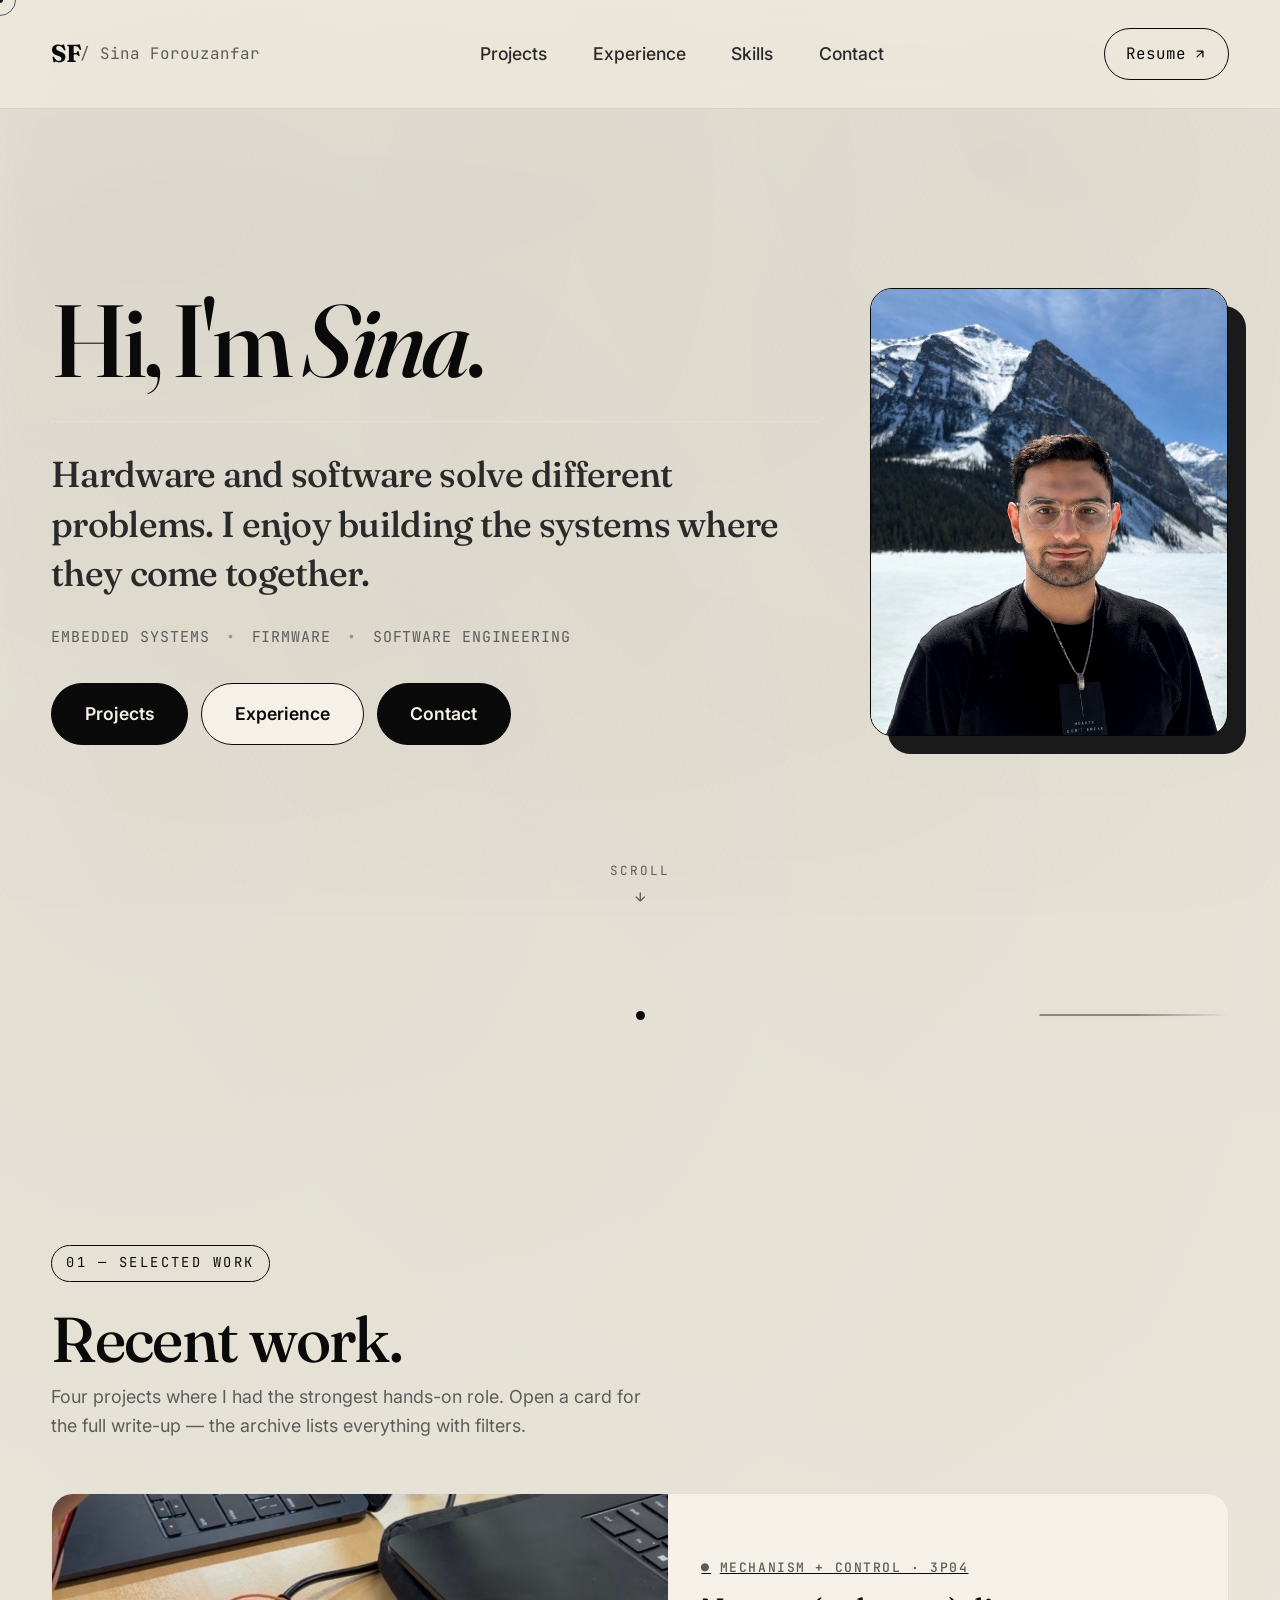
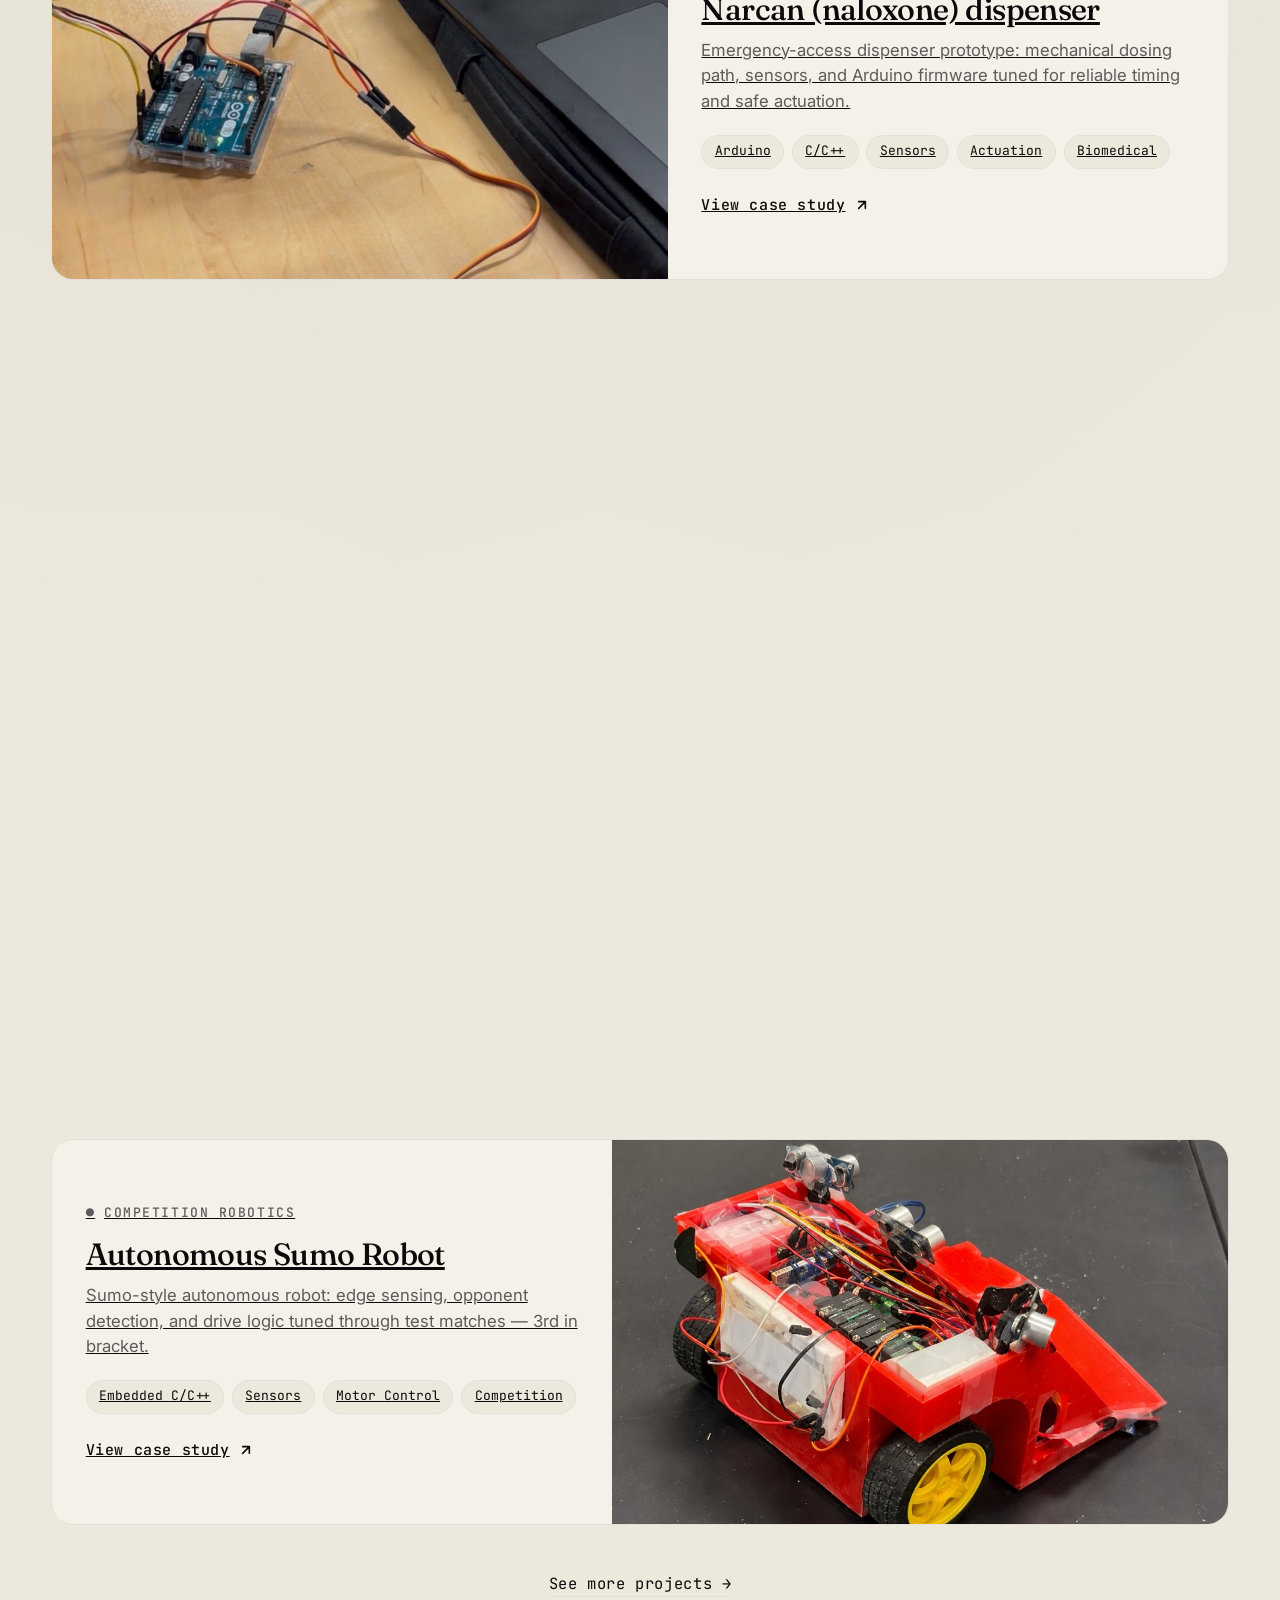
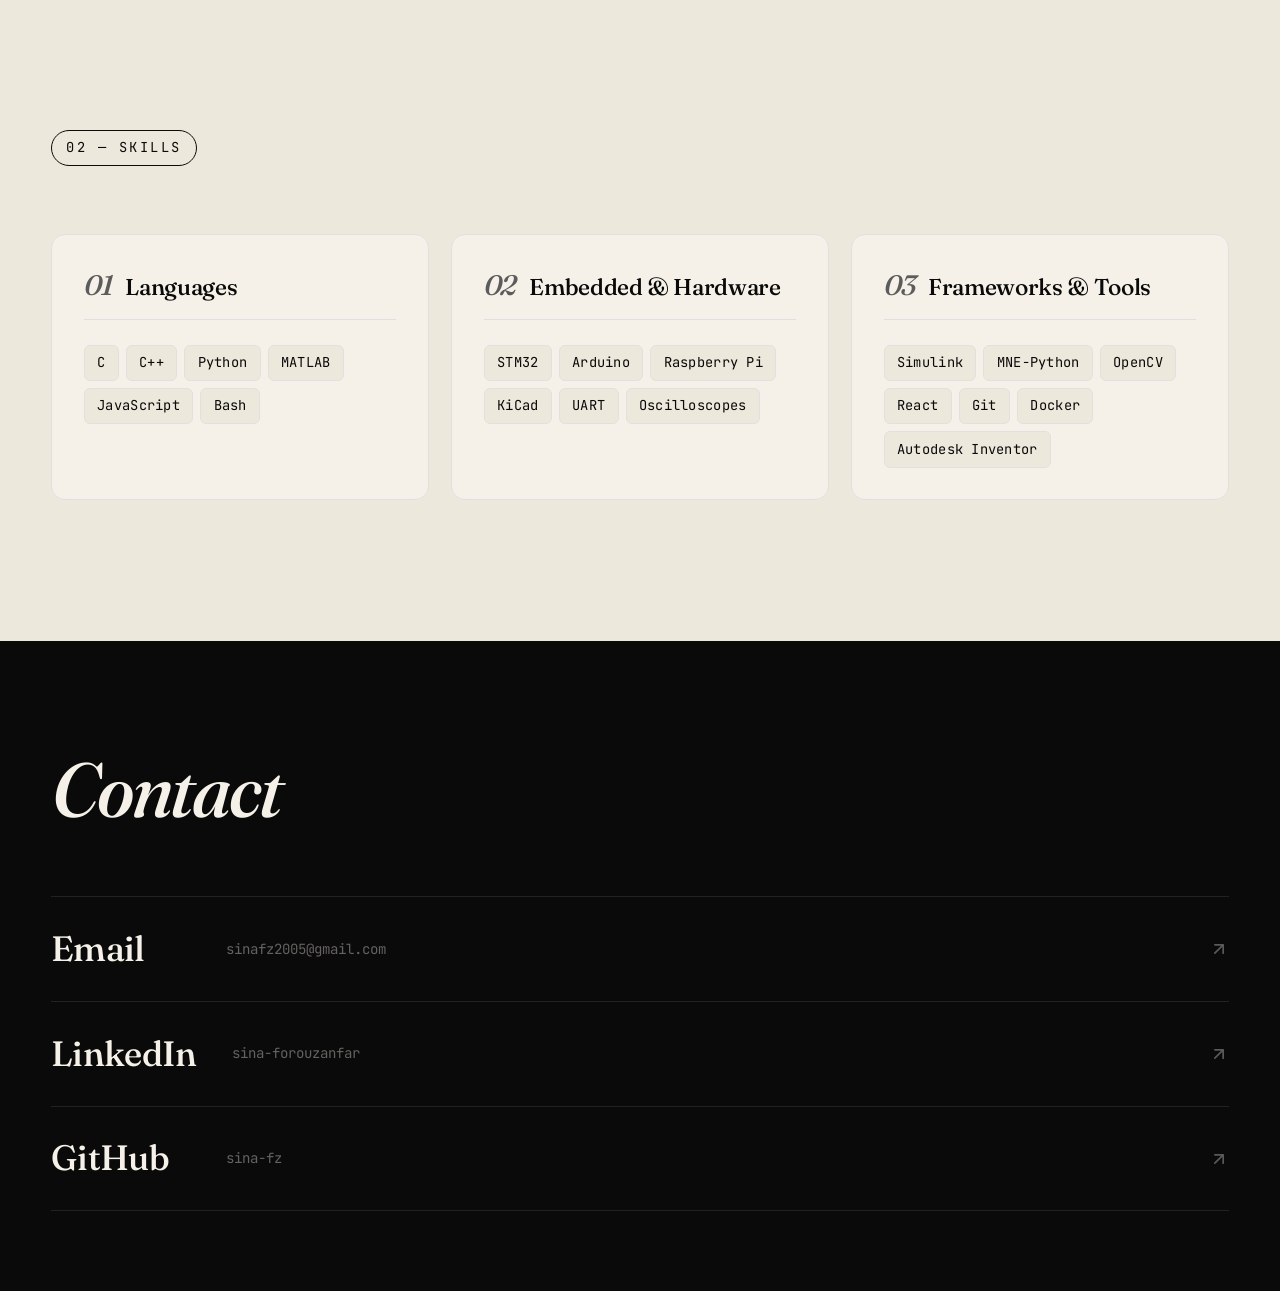
==== commit 1433ff8f: "changing the project architecture to single template" ====
--- a/index.html
+++ b/index.html
@@ -242,16 +242,6 @@
     </section>
   </main>
 
-  <div class="modal" id="projectModal" role="dialog" aria-modal="true" aria-labelledby="modalTitle" hidden>
-    <div class="modal-backdrop" data-close></div>
-    <div class="modal-panel" role="document">
-      <button class="modal-close" data-close aria-label="Close">
-        <svg width="22" height="22" viewBox="0 0 24 24" fill="none" stroke="currentColor" stroke-width="2" stroke-linecap="round" stroke-linejoin="round"><path d="M18 6L6 18M6 6l12 12"/></svg>
-      </button>
-      <div class="modal-content" id="modalContent"></div>
-    </div>
-  </div>
-
   <script src="script.js"></script>
 </body>
 </html>
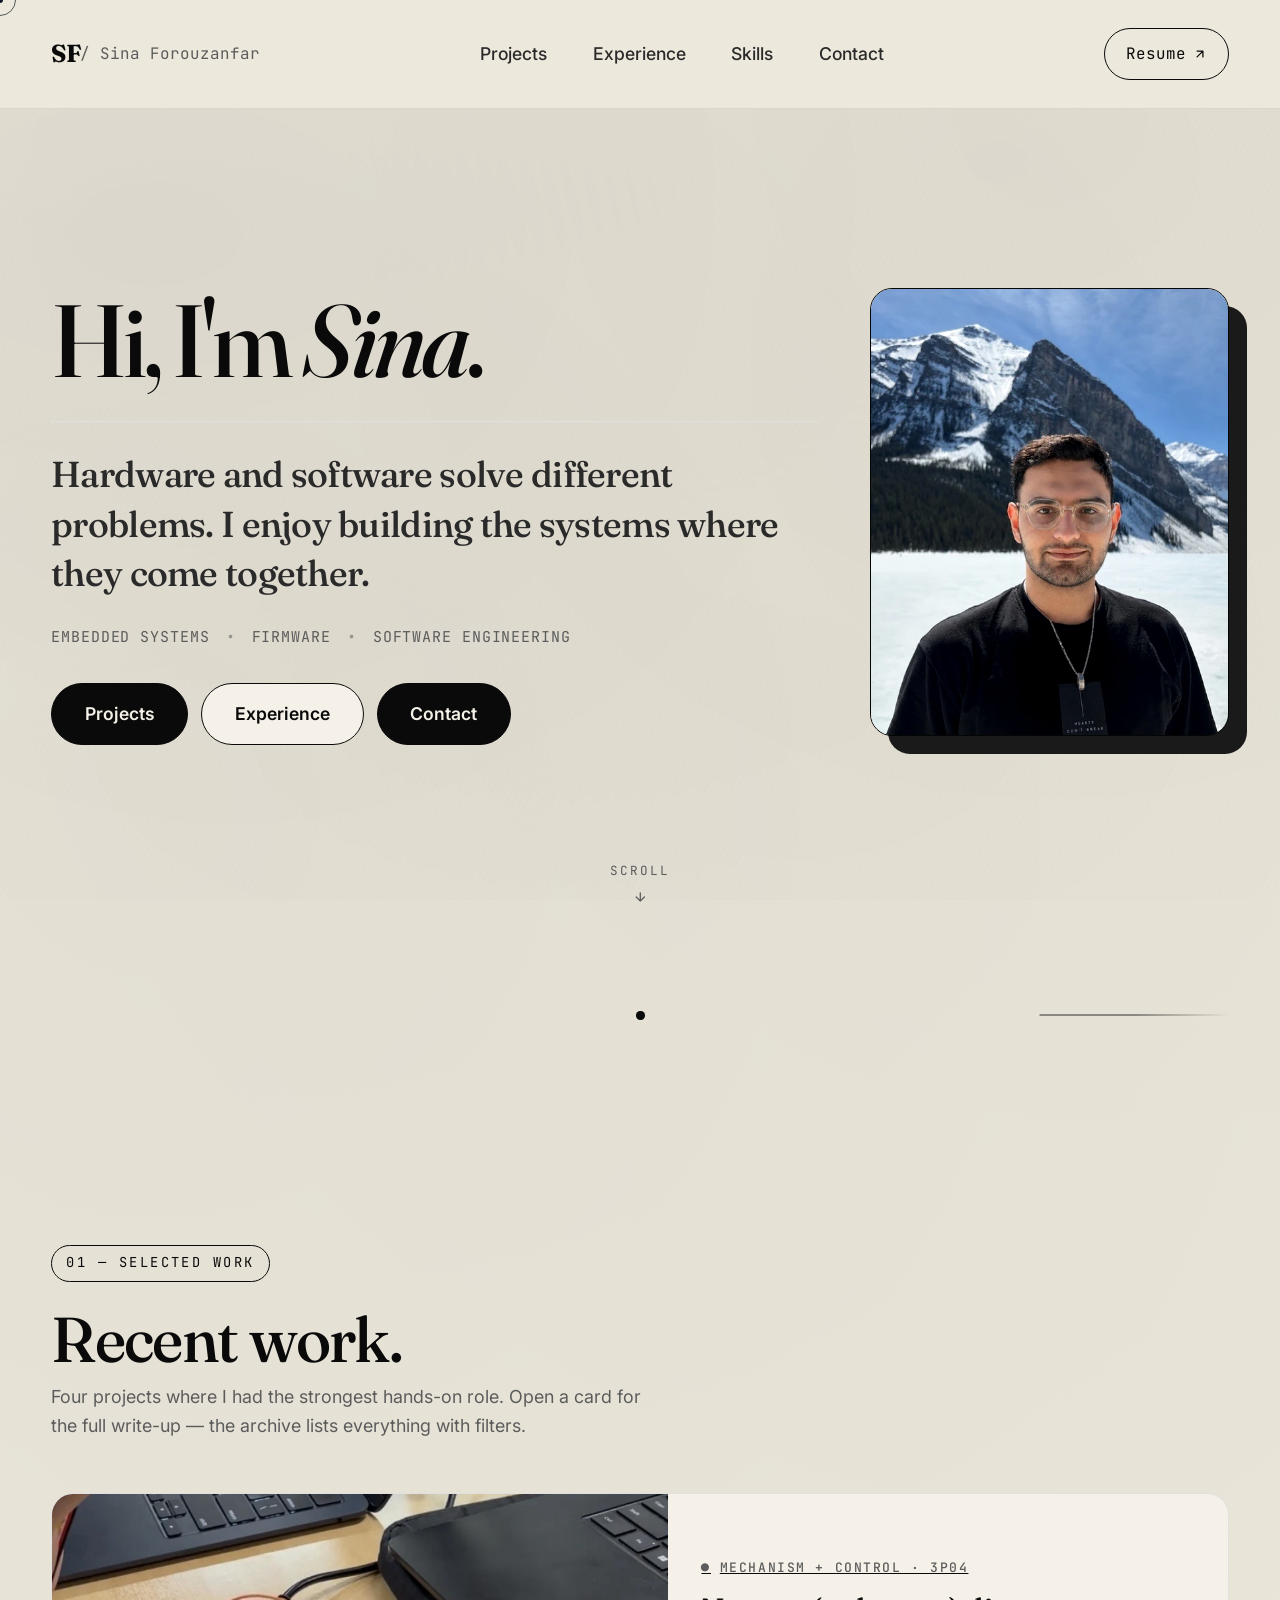
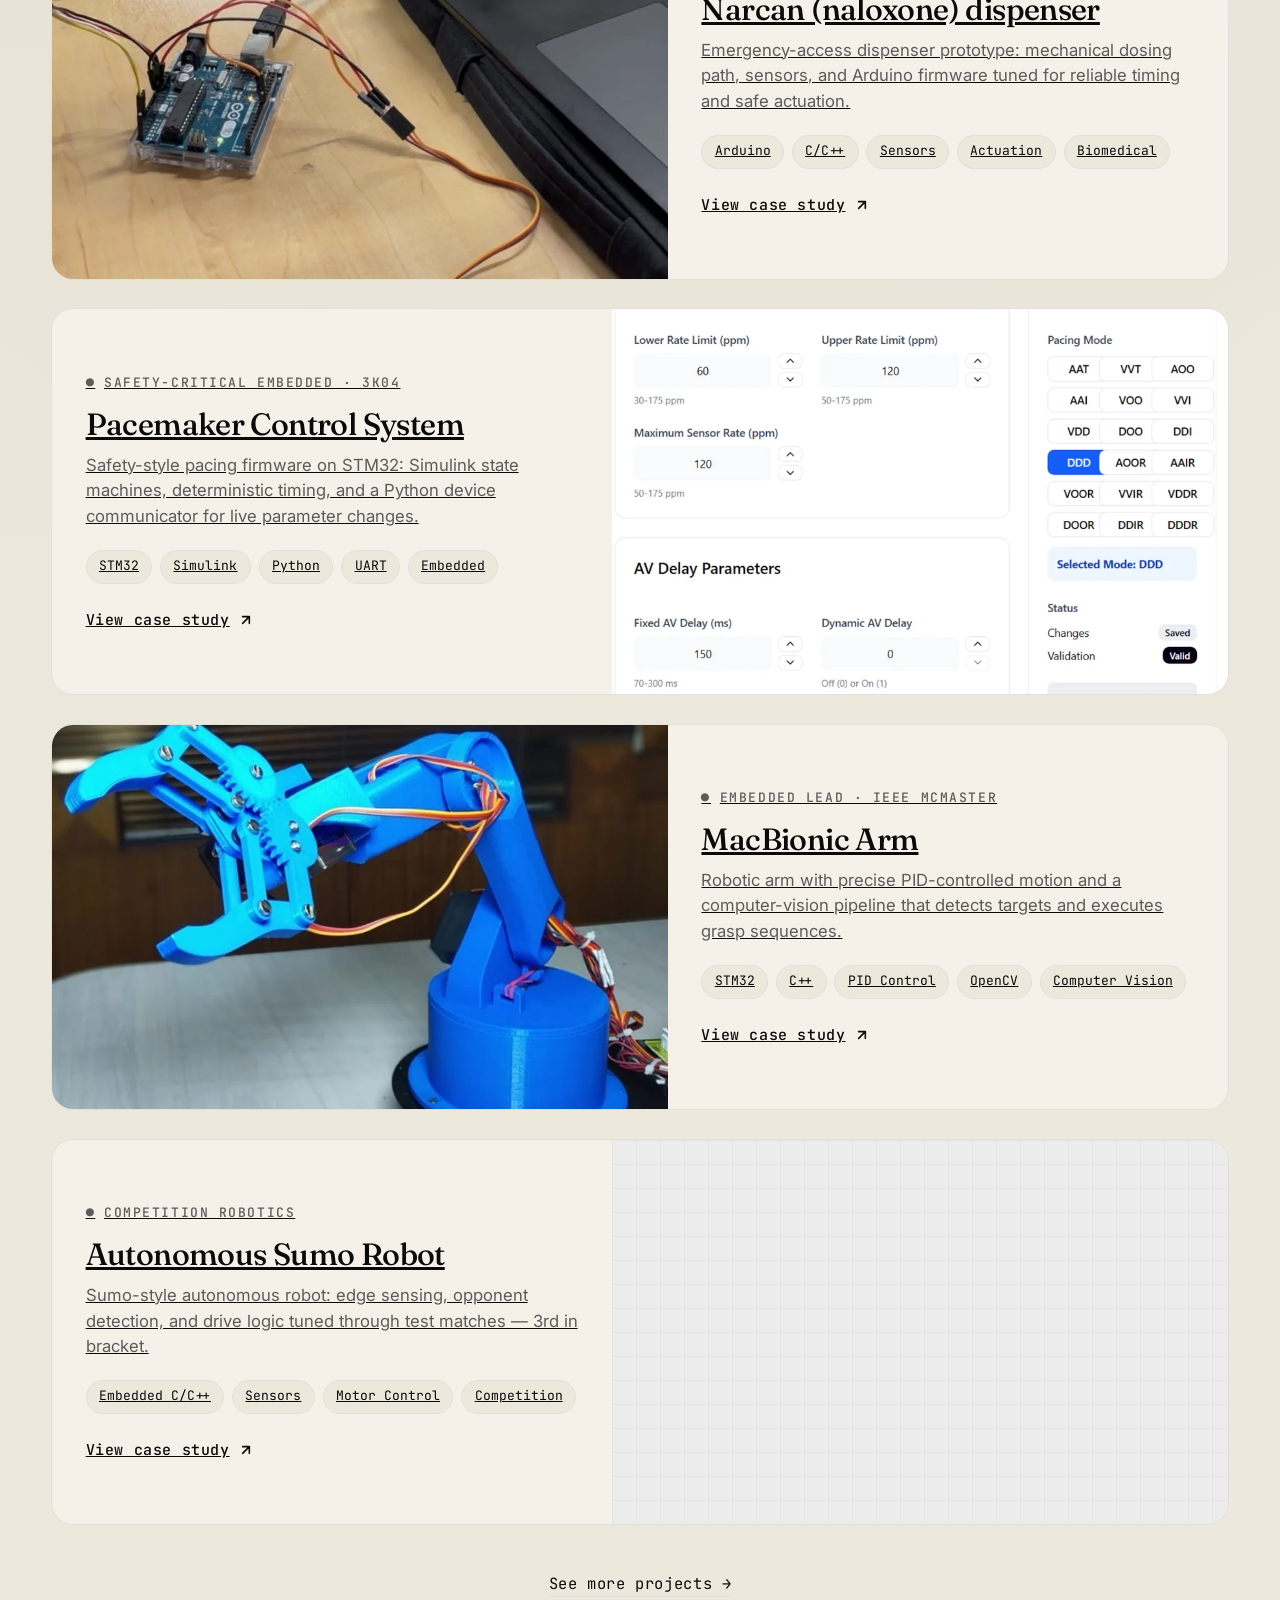
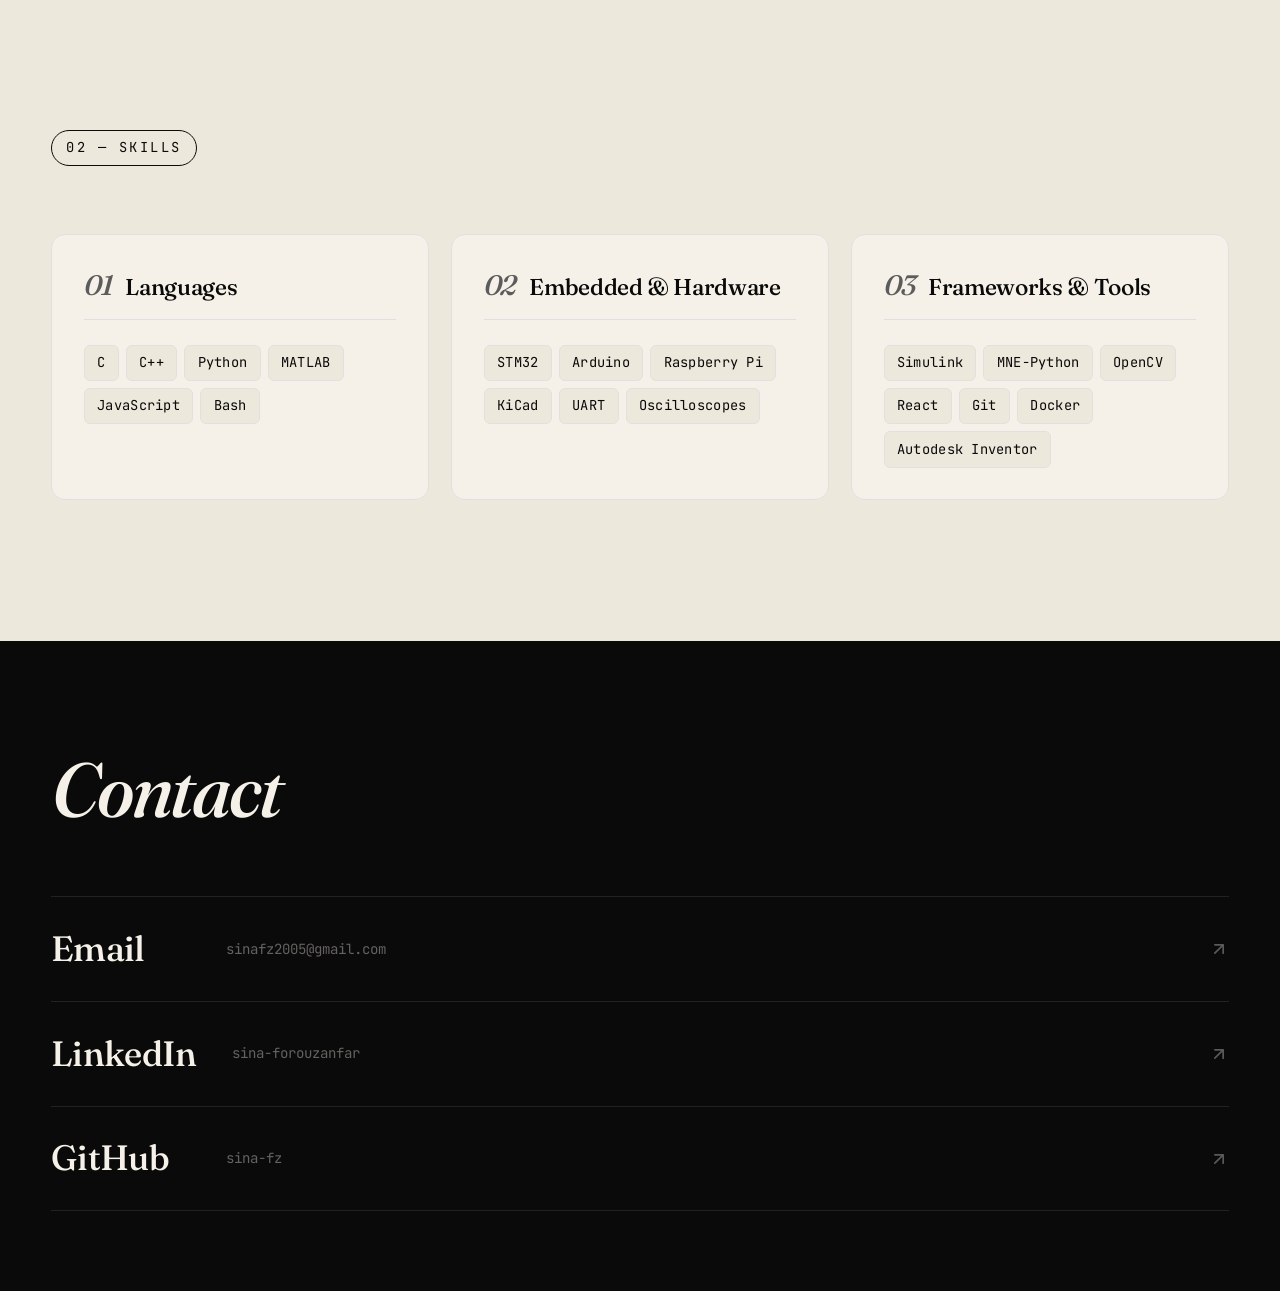
==== commit 746096fb: "making the pages way lighter by serving resized webp images instead of the huge pngs" ====
--- a/index.html
+++ b/index.html
@@ -132,7 +132,7 @@
               </g>
             </svg>
             <figure class="portrait-frame">
-              <img src="images/sina.png" alt="Sina Forouzanfar">
+              <img src="media/sina.webp" alt="Sina Forouzanfar" width="900" height="675" decoding="async">
             </figure>
           </div>
         </div>
--- a/styles.css
+++ b/styles.css
@@ -36,7 +36,11 @@
 html, body {
   margin: 0;
   padding: 0;
-  overflow-x: hidden;
+  /* `clip`, not `hidden`: hidden computes overflow-y to `auto`, which turns these
+     into scroll containers and silently breaks every position:sticky on the page
+     (the header and .xp-sticky were scrolling away). `clip` stops the sideways
+     overflow from the hero arm without creating a scrollport. */
+  overflow-x: clip;
   background: var(--bg);
   color: var(--ink);
   font-family: 'Inter', system-ui, -apple-system, Segoe UI, Roboto, sans-serif;
@@ -48,7 +52,7 @@
 
 body {
   position: relative;
-  overflow-x: hidden;
+  overflow-x: clip;
   min-height: 100vh;
   isolation: isolate;
   background-image:
@@ -92,12 +96,15 @@
     radial-gradient(1100px 720px at 78% 18%, rgba(0, 0, 0, 0.12), transparent 60%),
     radial-gradient(900px 640px at 62% 76%, rgba(0, 0, 0, 0.10), transparent 62%),
     radial-gradient(700px 520px at 28% 78%, rgba(0, 0, 0, 0.08), transparent 64%);
-  filter: blur(10px);
   transform: translate3d(0, 0, 0);
-  will-change: transform, filter;
+  will-change: transform;
   animation: inkWashDrift 18s var(--ease) infinite alternate;
   mix-blend-mode: multiply;
 }
+/* No blur here on purpose: these gradients have 700-1400px radii, so a 10px
+   blur was invisible, but `will-change: filter` stopped the browser caching the
+   blurred result — it re-ran a full-viewport gaussian every frame, forever, on
+   every page, and anything blending over it (the cursor) paid for it too. */
 
 @keyframes inkWashDrift {
   0%   { transform: translate3d(-1.5%, -1%, 0) scale(1.02) rotate(-0.6deg); }
@@ -108,32 +115,45 @@
 /* keep content above the wash */
 body > * { position: relative; z-index: 1; }
 
-/* Custom cursor */
+/* Custom cursor
+   Position is written by the rAF loop in script.js as a bare translate3d, so
+   neither of these may carry a transition on `transform` — a transition here gets
+   restarted on every frame and the cursor ends up trailing the real pointer.
+   Centring is done with negative margins so the JS transform stays position-only,
+   and the hover scale lives on .cursor-ring-shape so it can ease without
+   fighting the transform the loop is writing. */
 .cursor-dot, .cursor-ring {
   position: fixed;
   top: 0; left: 0;
   pointer-events: none;
   z-index: 9999;
-  transform: translate(-50%, -50%);
   mix-blend-mode: difference;
 }
 
 .cursor-dot {
   width: 6px; height: 6px;
+  margin: -3px 0 0 -3px;
   background: #fff;
   border-radius: 50%;
-  transition: transform 0.12s var(--ease);
 }
 
 .cursor-ring {
   width: 32px; height: 32px;
+  margin: -16px 0 0 -16px;
+  opacity: 0.7;
+  transition: opacity 0.2s var(--ease);
+}
+
+.cursor-ring-shape {
+  display: block;
+  width: 100%; height: 100%;
   border: 1.5px solid #fff;
   border-radius: 50%;
-  transition: transform 0.25s var(--ease), opacity 0.2s var(--ease);
-  opacity: 0.7;
-}
-
-.cursor-ring.hover { transform: translate(-50%, -50%) scale(1.6); opacity: 1; }
+  transition: transform 0.25s var(--ease);
+}
+
+.cursor-ring.hover { opacity: 1; }
+.cursor-ring.hover .cursor-ring-shape { transform: scale(1.6); }
 
 a, button, .work-card, .work-filter { touch-action: manipulation; }
 
@@ -156,6 +176,12 @@
   padding: 9rem 0 4rem;
   scroll-margin-top: 80px;
 }
+
+/* Project detail page has no eyebrow/title block at the top, so it doesn't need the
+   large top padding that's normally there to balance one. */
+body[data-projects-page="detail"] .section { padding-top: 2.5rem; }
+
+.project-back-link-wrap { margin: 0 0 2rem; }
 
 #skills {
   padding-top: 3.5rem;
@@ -223,15 +249,16 @@
   position: sticky;
   top: 0;
   z-index: 100;
-  background: rgba(237, 232, 220, 0.92);
-  backdrop-filter: blur(14px);
-  -webkit-backdrop-filter: blur(14px);
+  /* Opaque, and no backdrop-filter. Now that sticky actually works the bar sits
+     over scrolling content, so a 14px blur here would be re-rendered on every
+     scroll frame for the whole page — and leaving it merely translucent without
+     the blur just ghosts the headings underneath through it. */
+  background: var(--bg);
   border-bottom: 1px solid rgba(0, 0, 0, 0.08);
-  transition: border-color 0.25s var(--ease), background 0.25s var(--ease), box-shadow 0.25s var(--ease);
+  transition: border-color 0.25s var(--ease), box-shadow 0.25s var(--ease);
 }
 
 .site-header.scrolled {
-  background: rgba(237, 232, 220, 0.97);
   border-bottom-color: rgba(0, 0, 0, 0.10);
   box-shadow: 0 8px 28px -16px rgba(0, 0, 0, 0.10);
 }
@@ -316,7 +343,9 @@
   padding: 0.7rem 1.2rem;
   text-decoration: none;
   background: transparent;
-  transition: all 0.25s var(--ease);
+  transition: background 0.25s var(--ease), color 0.25s var(--ease),
+              border-color 0.25s var(--ease), transform 0.25s var(--ease),
+              box-shadow 0.25s var(--ease);
 }
 
 .btn-resume:hover {
@@ -340,7 +369,11 @@
   font-size: 0.97rem;
   text-decoration: none;
   border: 1.5px solid transparent;
-  transition: all 0.25s var(--ease);
+  /* Deliberately not `all`: the hero buttons also change font-weight on hover,
+     and `all` animated that too, re-shaping the text every frame. */
+  transition: background 0.25s var(--ease), color 0.25s var(--ease),
+              border-color 0.25s var(--ease), transform 0.25s var(--ease),
+              box-shadow 0.25s var(--ease);
   cursor: none;
 }
 
@@ -794,14 +827,16 @@
   pointer-events: none;
   transform: translate(70vw, -50%);
   animation: roboArmSequence 5s cubic-bezier(0.55, 0.05, 0.3, 0.98) 0.5s both;
-  will-change: transform;
   filter: drop-shadow(0 8px 16px rgba(0, 0, 0, 0.22));
 }
 
 .hero-portrait .portrait-frame {
   animation: photoArrival 5s cubic-bezier(0.55, 0.05, 0.3, 0.98) 0.5s both;
-  will-change: transform, opacity;
-}
+}
+/* No will-change on either of these: both are 5s one-shots that finish, but
+   will-change never comes back off, so a 560px filtered SVG and the portrait
+   stayed pinned to their own compositor layers for the life of the page.
+   Browsers already promote transform/opacity animations on their own. */
 
 @keyframes roboArmSequence {
   0%   { transform: translate(55vw, calc(-50% - 22vh)) rotate(-10deg); }
@@ -1043,7 +1078,8 @@
   background: var(--paper);
   border: 1px solid var(--line);
   border-radius: var(--radius);
-  transition: all 0.3s var(--ease);
+  transition: transform 0.3s var(--ease), border-color 0.3s var(--ease),
+              box-shadow 0.3s var(--ease);
 }
 
 .qcard:hover {
@@ -1106,7 +1142,8 @@
   stroke-dasharray: 1200;
   stroke-dashoffset: 1200;
   animation: pulseSweep 3.4s cubic-bezier(0.45, 0.05, 0.55, 0.95) infinite;
-  filter: drop-shadow(0 0 4px rgba(0, 0, 0, 0.18));
+  /* No drop-shadow: animating stroke-dashoffset re-rasterises the path every
+     frame, and a filter on top re-blurred that fresh raster every frame too. */
 }
 
 .pulse-dot {
@@ -1115,9 +1152,23 @@
   height: 9px;
   border-radius: 50%;
   background: var(--ink);
-  box-shadow: 0 0 0 0 rgba(0, 0, 0, 0.35);
   animation: pulseBeat 1.7s cubic-bezier(0.4, 0, 0.2, 1) infinite;
   pointer-events: none;
+}
+
+/* The halo was an animated box-shadow spread, which the main thread has to
+   repaint on every single frame, forever. Same two-stage heartbeat, but as
+   transform + opacity on a pseudo-element so the compositor owns it. */
+.pulse-dot::after {
+  content: "";
+  position: absolute;
+  inset: 0;
+  border-radius: 50%;
+  background: rgba(0, 0, 0, 0.35);
+  /* Behind the dot, because a box-shadow paints outside the border box — without
+     this the halo washes grey over the dot itself at mid-opacity. */
+  z-index: -1;
+  animation: pulseHalo 1.7s cubic-bezier(0.4, 0, 0.2, 1) infinite;
 }
 
 @keyframes pulseSweep {
@@ -1127,11 +1178,21 @@
 }
 
 @keyframes pulseBeat {
-  0%   { transform: scale(0.85); box-shadow: 0 0 0 0 rgba(0, 0, 0, 0.35); }
-  35%  { transform: scale(1.25); box-shadow: 0 0 0 10px rgba(0, 0, 0, 0); }
-  55%  { transform: scale(0.95); box-shadow: 0 0 0 0 rgba(0, 0, 0, 0.25); }
-  75%  { transform: scale(1.15); box-shadow: 0 0 0 8px rgba(0, 0, 0, 0); }
-  100% { transform: scale(0.85); box-shadow: 0 0 0 0 rgba(0, 0, 0, 0); }
+  0%   { transform: scale(0.85); }
+  35%  { transform: scale(1.25); }
+  55%  { transform: scale(0.95); }
+  75%  { transform: scale(1.15); }
+  100% { transform: scale(0.85); }
+}
+
+/* Mirrors the old box-shadow spreads: a 10px spread on a 9px dot reads as ~3.2x,
+   an 8px spread as ~2.8x, and the alphas map onto opacity (0.25/0.35 = 0.71). */
+@keyframes pulseHalo {
+  0%   { transform: scale(1);    opacity: 1; }
+  35%  { transform: scale(3.22); opacity: 0; }
+  55%  { transform: scale(1);    opacity: 0.71; }
+  75%  { transform: scale(2.78); opacity: 0; }
+  100% { transform: scale(1);    opacity: 0; }
 }
 
 /* ======================================
@@ -1196,7 +1257,8 @@
   border-radius: var(--radius-lg);
   overflow: hidden;
   cursor: none;
-  transition: all 0.4s var(--ease);
+  transition: transform 0.4s var(--ease), border-color 0.4s var(--ease),
+              box-shadow 0.4s var(--ease);
   text-align: left;
   font-family: inherit;
   color: inherit;
@@ -1376,7 +1438,8 @@
   border-radius: 50%;
   background: var(--bg);
   border: 2.5px solid var(--ink);
-  transition: all 0.3s var(--ease);
+  transition: background 0.3s var(--ease), border-color 0.3s var(--ease),
+              transform 0.3s var(--ease);
 }
 
 .xp-item:hover::before {
@@ -1521,7 +1584,8 @@
   border-radius: 6px;
   background: var(--bg);
   cursor: default;
-  transition: all 0.18s var(--ease);
+  transition: background 0.18s var(--ease), color 0.18s var(--ease),
+              border-color 0.18s var(--ease), transform 0.18s var(--ease);
 }
 
 .chips span:hover {
@@ -1687,7 +1751,8 @@
   border-radius: 999px;
   padding: 0.55rem;
   cursor: none;
-  transition: all 0.2s var(--ease);
+  transition: background 0.2s var(--ease), color 0.2s var(--ease),
+              border-color 0.2s var(--ease), transform 0.2s var(--ease);
   z-index: 2;
   display: grid;
   place-items: center;
@@ -1725,69 +1790,33 @@
   color: var(--art-fg, var(--ink));
 }
 
-.modal-art .modal-cover-img {
-  position: relative;
-  z-index: 1;
+.modal-art--static {
+  display: grid;
+  place-items: center;
+}
+
+.project-gallery-wrap {
+  margin: 0 -3rem 2rem;
+}
+
+.project-gallery-grid {
+  display: grid;
+  grid-template-columns: repeat(auto-fill, minmax(240px, 1fr));
+  gap: 0.6rem;
+}
+
+.project-gallery-img {
   width: 100%;
-  height: 100%;
+  height: 260px;
   object-fit: cover;
   object-position: center;
   display: block;
-}
-
-.modal-art--static {
-  display: grid;
-  place-items: center;
-}
-
-.modal-art--gallery {
-  display: block;
-  padding: 0;
-}
-
-.modal-art--gallery .modal-gallery {
-  position: relative;
-  z-index: 1;
-  height: 220px;
-  width: 100%;
-  overflow: hidden;
-}
-
-.modal-art--gallery .modal-gallery-track {
-  display: flex;
-  width: max-content;
-  height: 100%;
-  align-items: stretch;
-  will-change: transform;
-  backface-visibility: hidden;
-  animation: modalGalleryMarquee var(--modal-gallery-duration, 48s) linear infinite;
-}
-
-.modal-art--gallery .modal-gallery-track:hover {
-  animation-play-state: paused;
-}
-
-.modal-art--gallery .modal-gallery-track.is-paused {
-  animation-play-state: paused;
-}
-
-.modal-gallery-img {
-  height: 220px;
-  width: auto;
-  min-width: 260px;
-  max-width: 520px;
-  object-fit: cover;
-  object-position: center;
-  flex-shrink: 0;
-  display: block;
-  border-right: 1px solid rgba(0, 0, 0, 0.08);
+  background: var(--bg-soft);
   cursor: zoom-in;
-}
-
-@keyframes modalGalleryMarquee {
-  from { transform: translate3d(0, 0, 0); }
-  to { transform: translate3d(-50%, 0, 0); }
-}
+  transition: opacity 0.2s var(--ease);
+}
+
+.project-gallery-img:hover { opacity: 0.92; }
 
 /* Full-size photo (modal filmstrip click) */
 body.gallery-lightbox-open {
@@ -2166,9 +2195,9 @@
   .section { padding: 6rem 0 2rem; }
   .modal-content { padding: 2rem 1.5rem 1.5rem; }
   .modal-art { margin: 0 -1.5rem 1.5rem; height: 180px; }
-  .modal-art--gallery .modal-gallery,
-  .modal-gallery-img { height: 180px; }
-  .modal-gallery-img { min-width: 200px; max-width: 100%; }
+  .project-gallery-wrap { margin: 0 -1.5rem 1.5rem; }
+  .project-gallery-grid { grid-template-columns: repeat(auto-fill, minmax(160px, 1fr)); gap: 0.4rem; }
+  .project-gallery-img { height: 180px; }
   .work-body { padding: 2rem 1.6rem; }
 }
 
@@ -2191,9 +2220,13 @@
   .stats-grid { gap: 2rem 1rem; }
 }
 
-/* Pause infinite animations when the tab is hidden */
+/* Pause infinite animations when the tab is hidden.
+   .pulse-trace and .pulse-dot are the expensive two — dashoffset re-raster and
+   box-shadow repaint — and they were the ones missing from this list. */
 body.page-hidden::after,
 body.page-hidden .pulse::after,
+body.page-hidden .pulse-trace,
+body.page-hidden .pulse-dot,
 body.page-hidden .sense-corner .dot::after,
 body.page-hidden .scroll-cue { animation-play-state: paused; }
 
@@ -2213,15 +2246,4 @@
   body::after { animation: none !important; }
   .robo-arm { display: none; }
   .hero-portrait .portrait-frame { animation: none !important; }
-  .modal-art--gallery .modal-gallery {
-    overflow-x: auto;
-    overflow-y: hidden;
-    -webkit-overflow-scrolling: touch;
-    scroll-snap-type: x mandatory;
-  }
-  .modal-art--gallery .modal-gallery-track {
-    animation: none !important;
-    transform: none;
-  }
-  .modal-gallery-img { scroll-snap-align: start; }
-}
+}
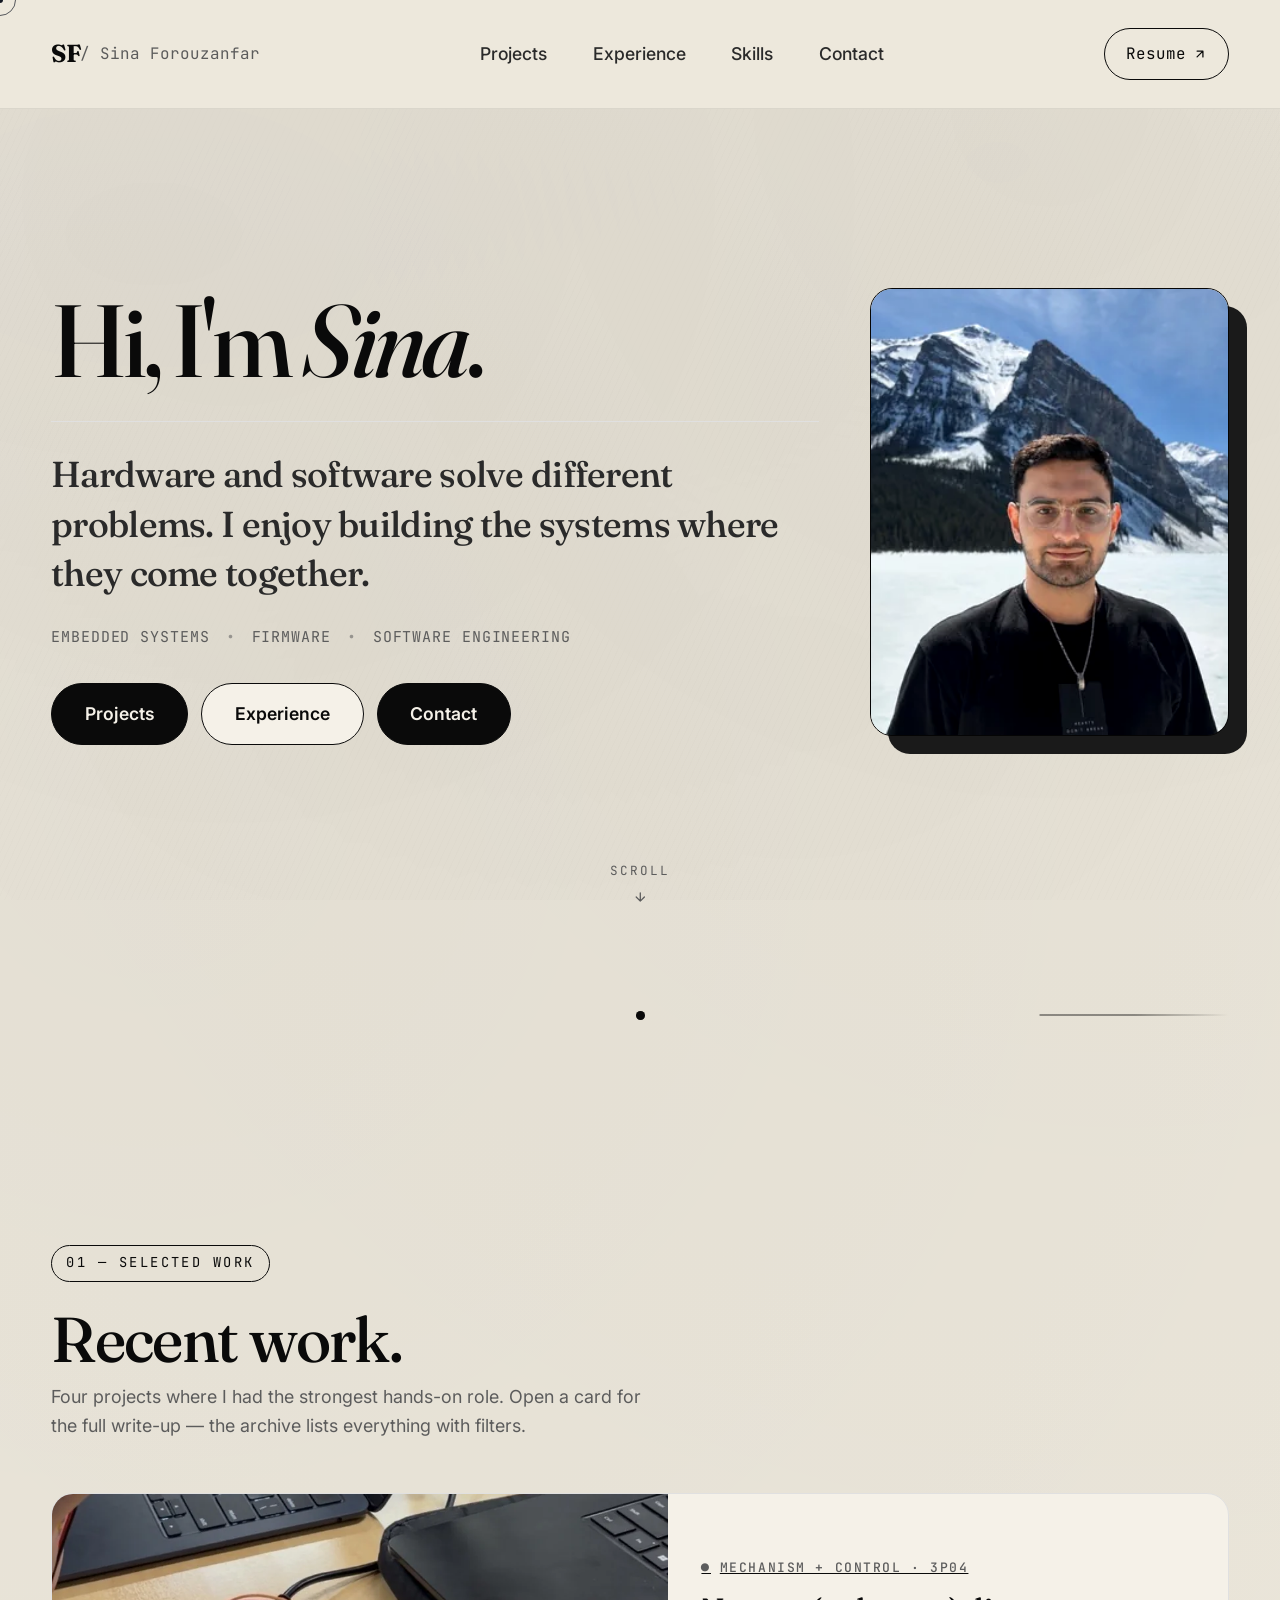
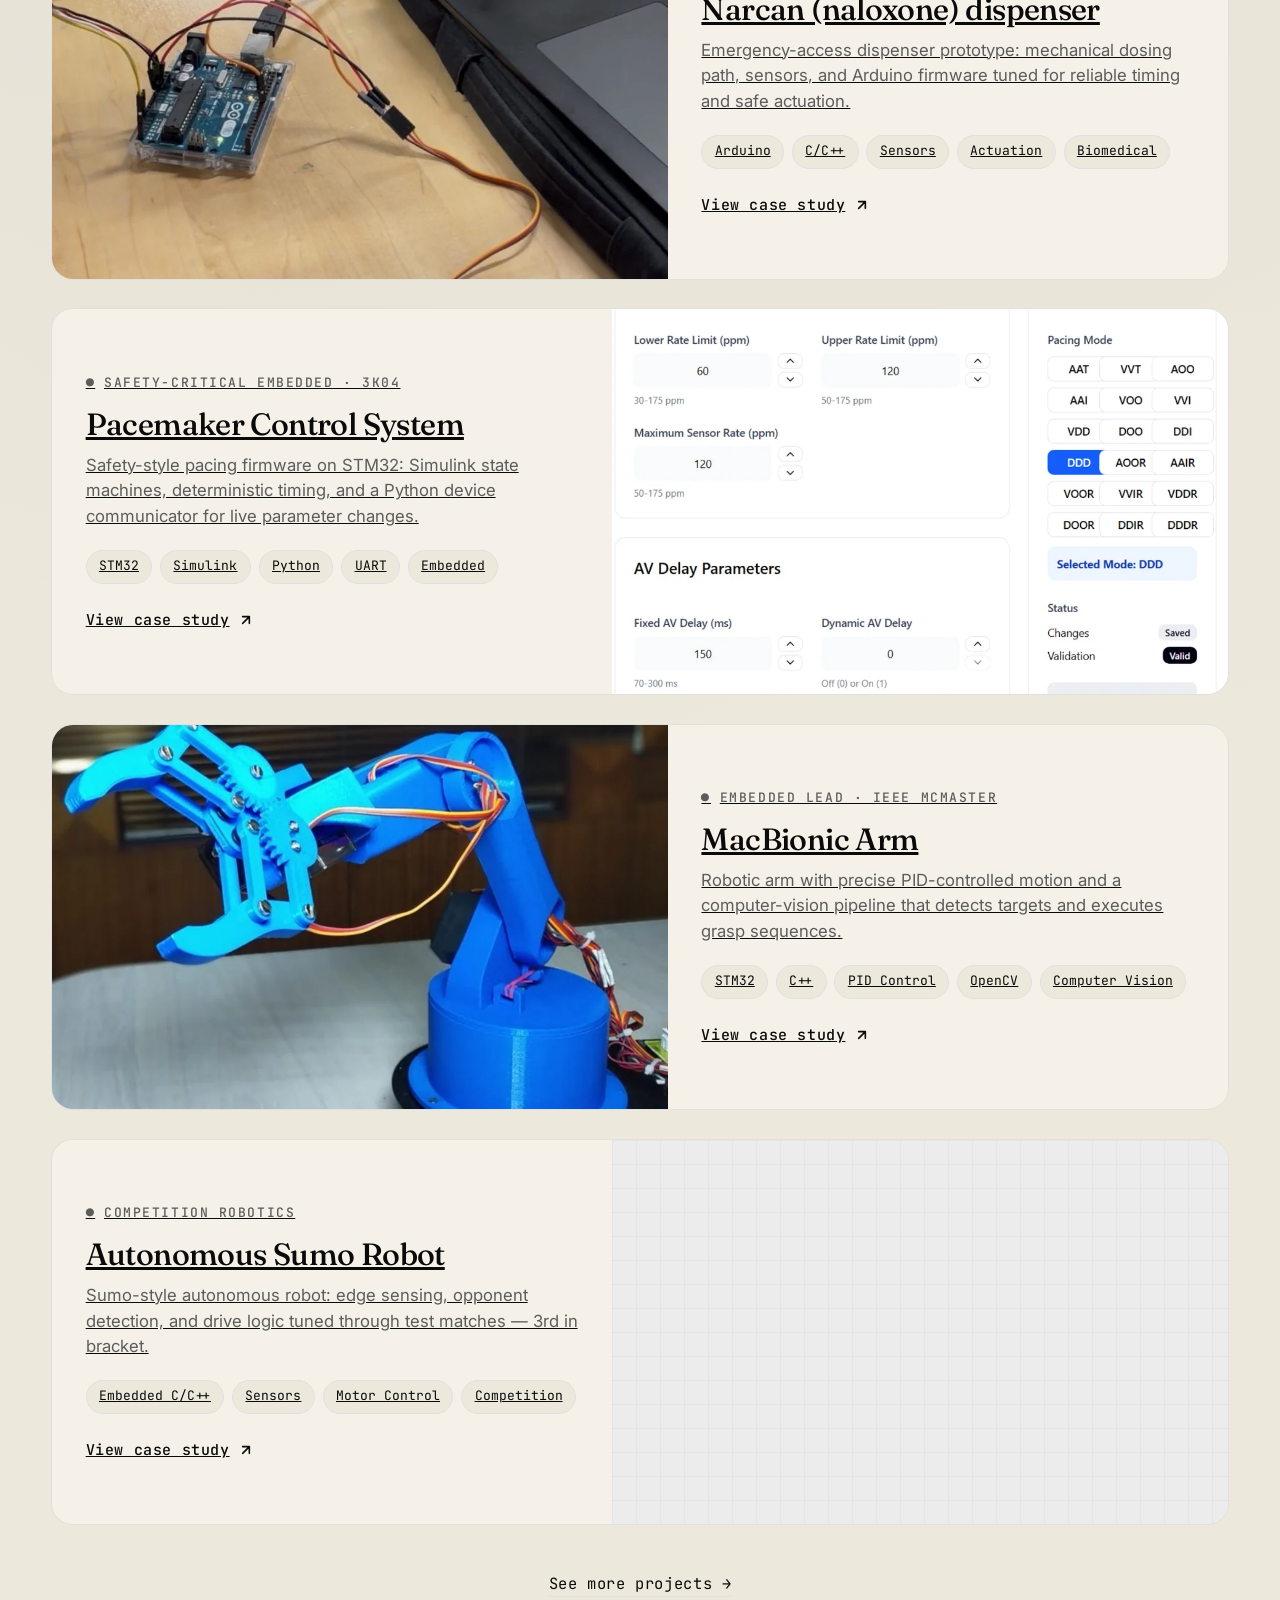
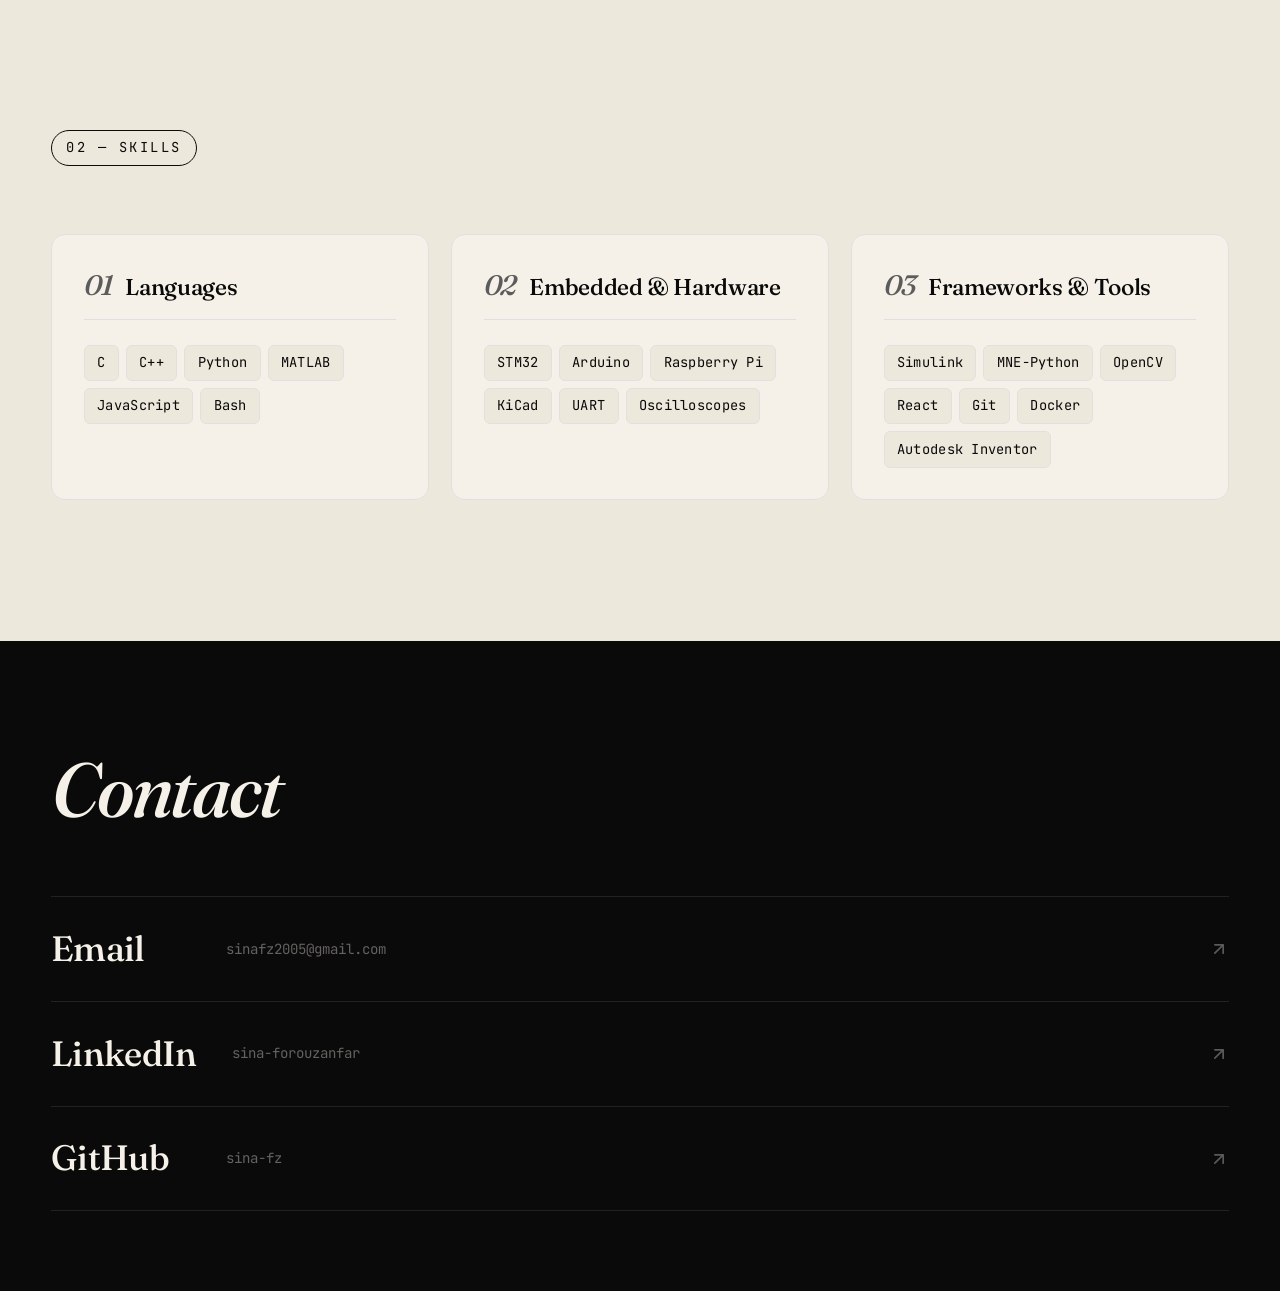
==== commit dc95e9e7: "cleaning up the image setup with proper names and only the sizes each image actually needs" ====
--- a/index.html
+++ b/index.html
@@ -132,7 +132,10 @@
               </g>
             </svg>
             <figure class="portrait-frame">
-              <img src="media/sina.webp" alt="Sina Forouzanfar" width="900" height="675" decoding="async">
+              <img src="media/sina-1024.webp"
+                   srcset="media/sina-500.webp 500w, media/sina-1000.webp 1000w, media/sina-1024.webp 1024w"
+                   sizes="(max-width: 900px) 92vw, 360px"
+                   alt="Sina Forouzanfar" width="1024" height="768" decoding="async">
             </figure>
           </div>
         </div>
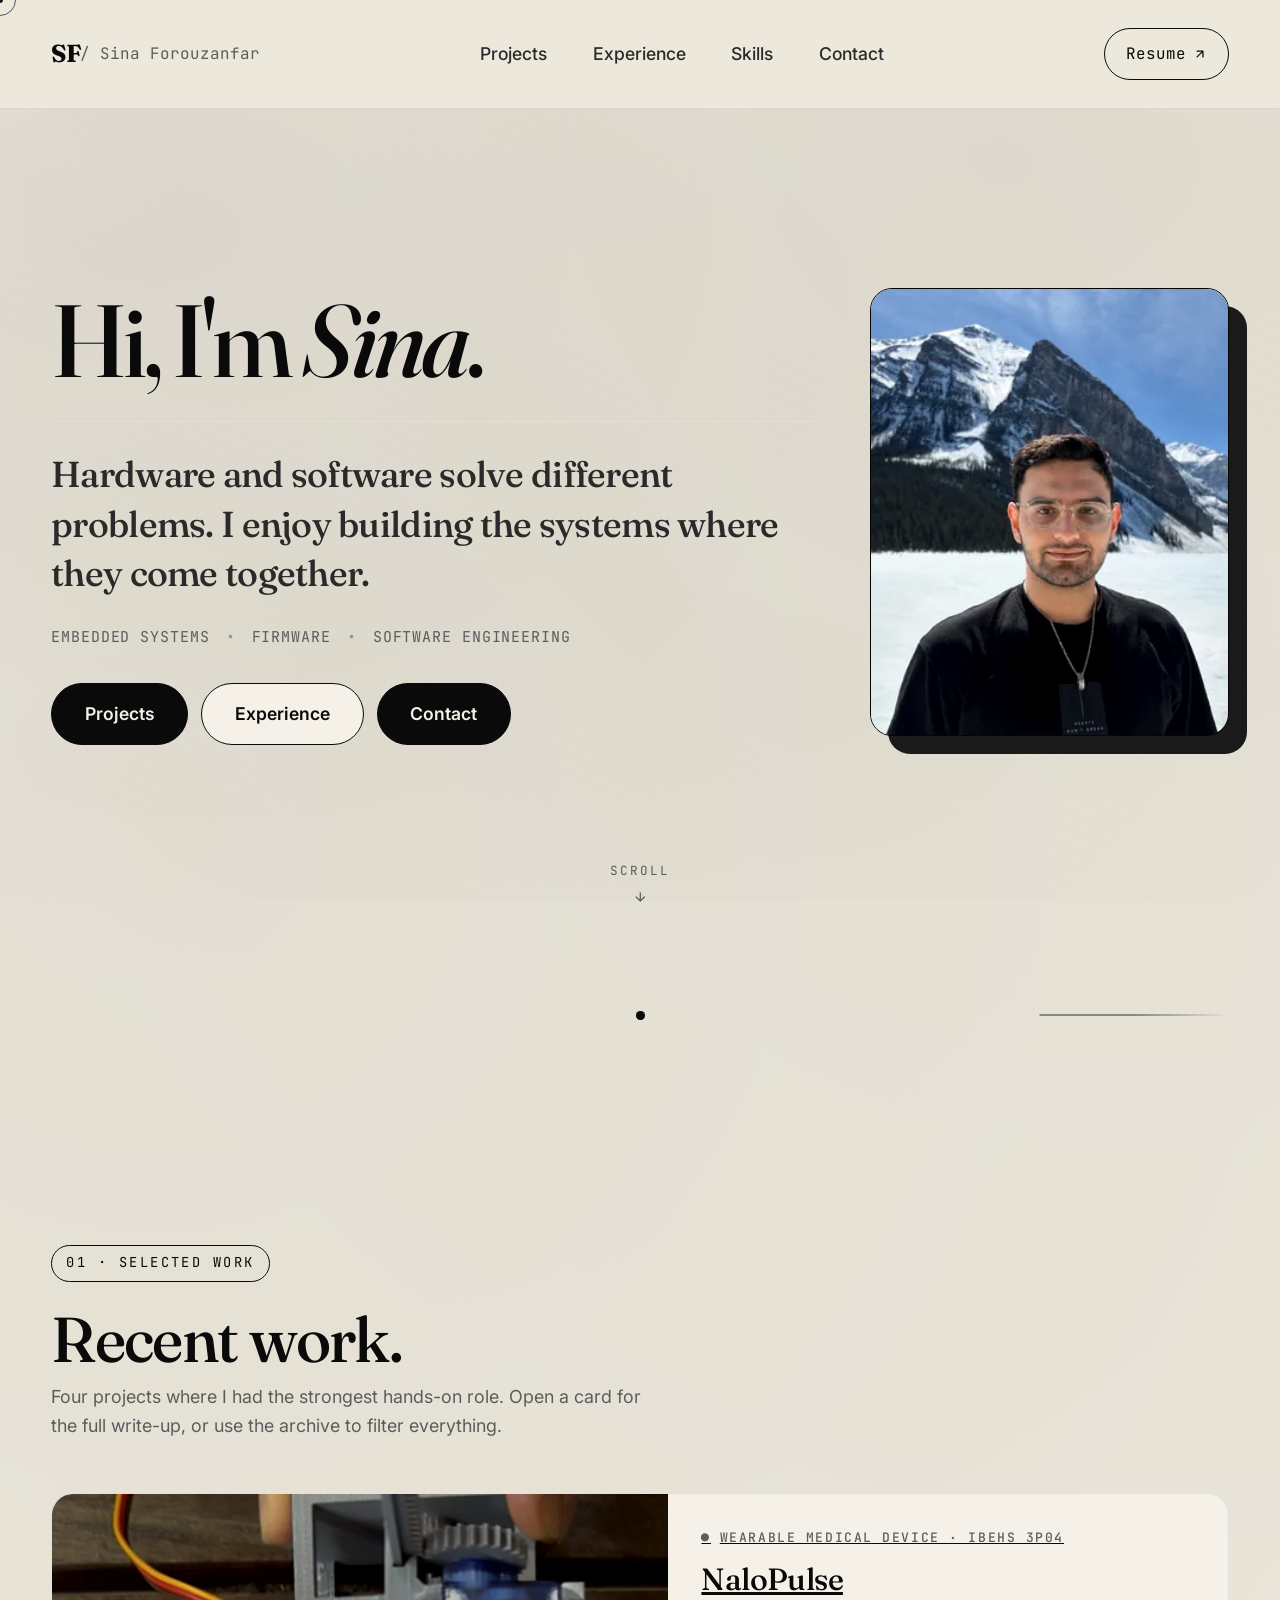
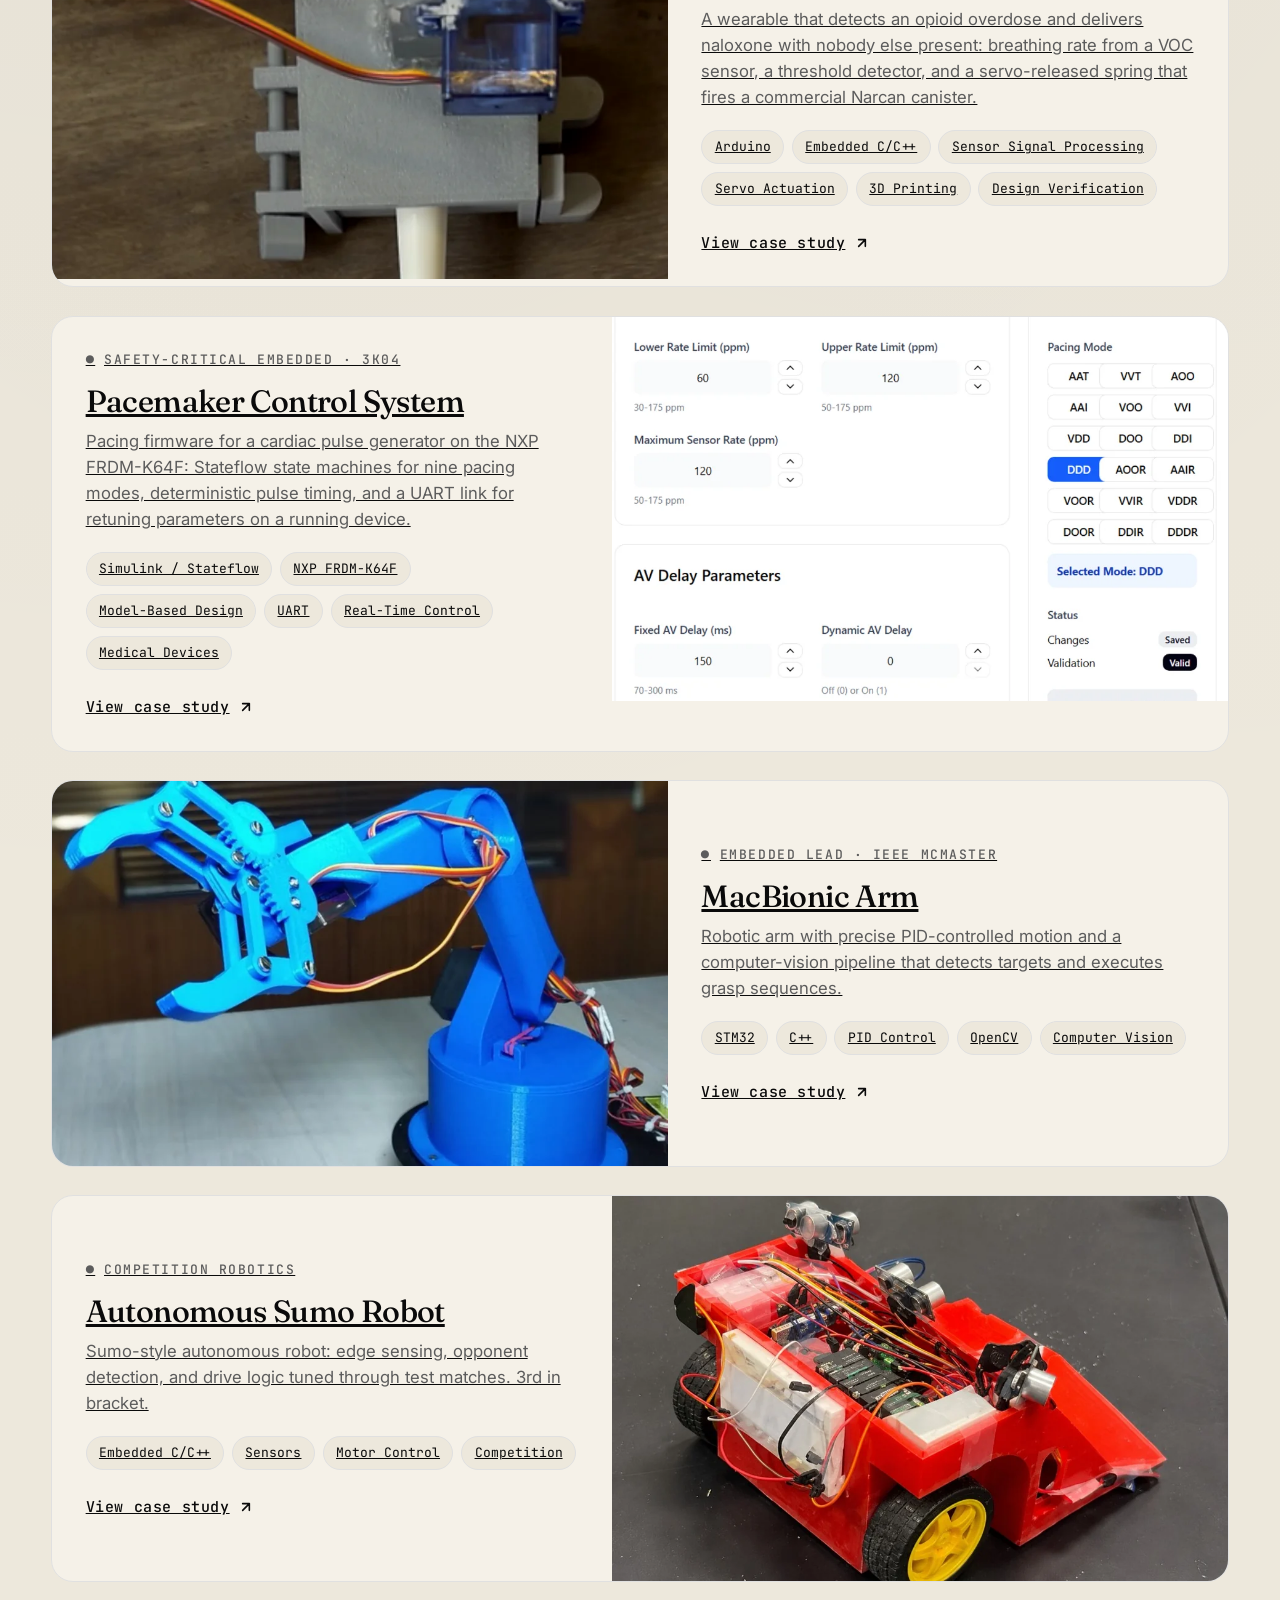
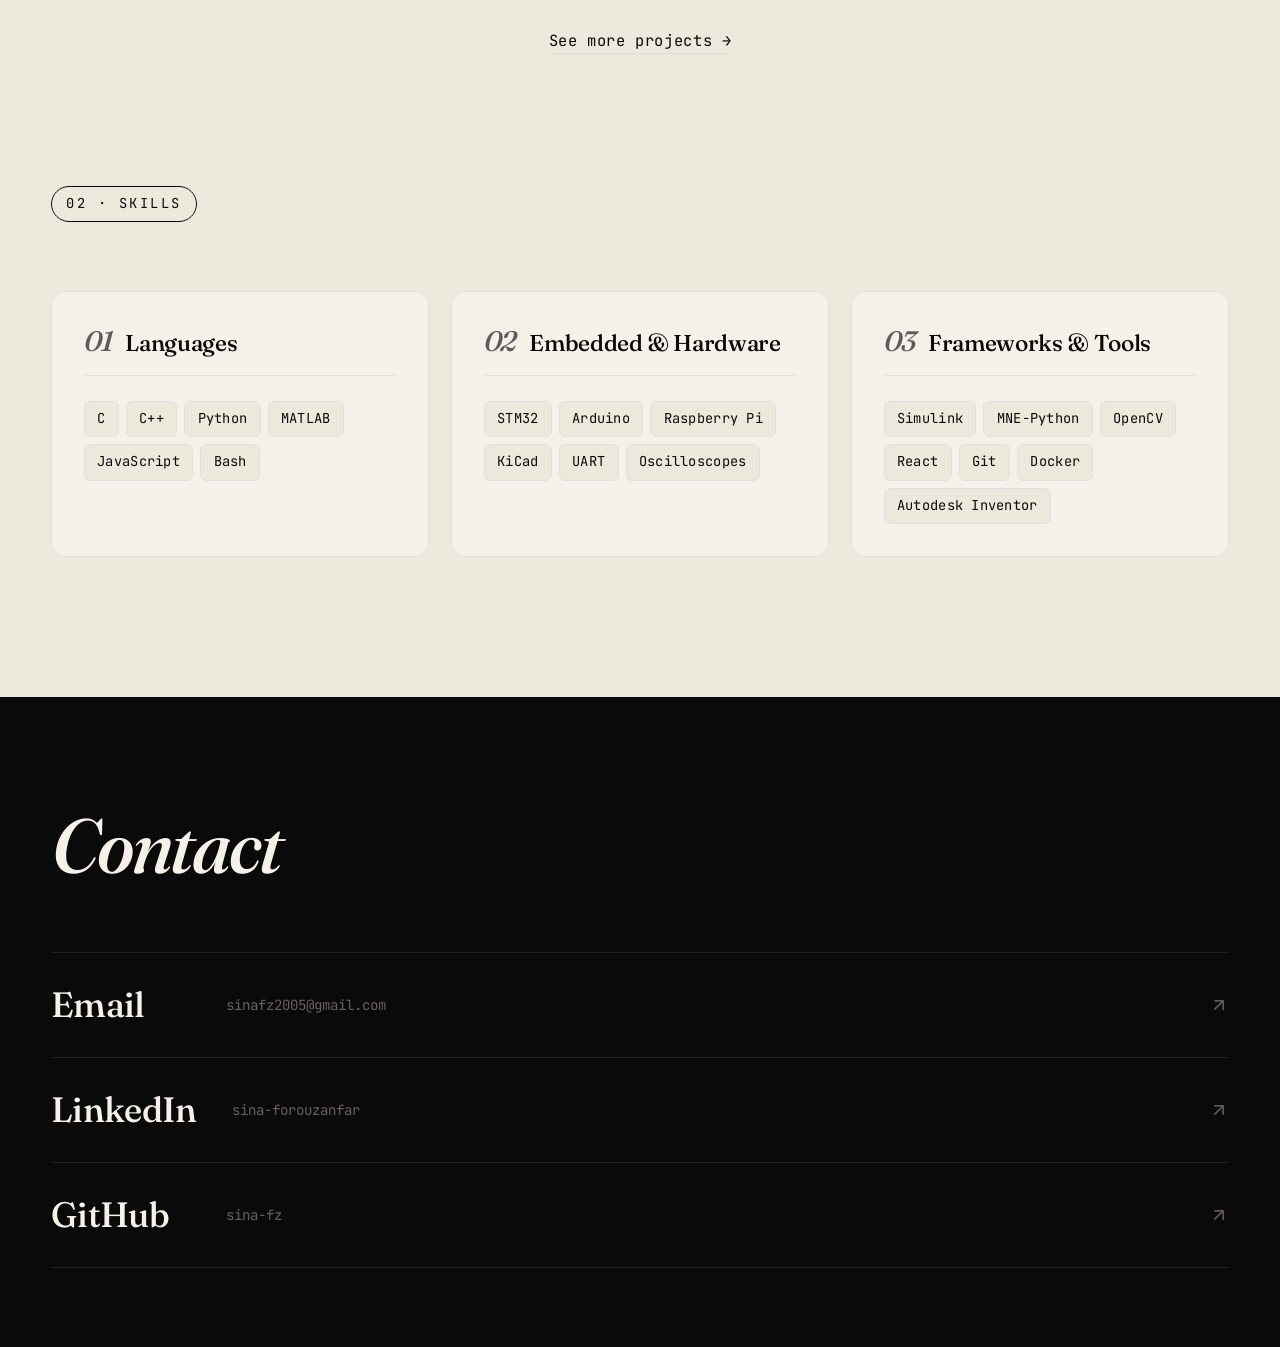
==== commit 7456e5ac: "dropping the dashes everywhere, using the better device photo and moving my role up the page" ====
--- a/index.html
+++ b/index.html
@@ -3,8 +3,8 @@
 <head>
   <meta charset="UTF-8">
   <meta name="viewport" content="width=device-width, initial-scale=1.0">
-  <title>Sina Forouzanfar — Mechatronics & Biomedical Engineer</title>
-  <meta name="description" content="Sina Forouzanfar — Mechatronics & Biomedical Engineering at McMaster. Embedded systems, robotics, and product engineering.">
+  <title>Sina Forouzanfar · Mechatronics & Biomedical Engineer</title>
+  <meta name="description" content="Sina Forouzanfar · Mechatronics & Biomedical Engineering at McMaster. Embedded systems, robotics, and product engineering.">
   <link rel="icon" type="image/svg+xml" href="favicon.svg">
   <link rel="preconnect" href="https://fonts.googleapis.com">
   <link rel="preconnect" href="https://fonts.gstatic.com" crossorigin>
@@ -168,9 +168,9 @@
 
     <section id="work" class="section">
       <div class="container">
-        <p class="section-eyebrow">01 — Selected Work</p>
+        <p class="section-eyebrow">01 · Selected Work</p>
         <h2 class="section-title">Recent work.</h2>
-        <p class="section-sub">Four projects where I had the strongest hands-on role. Open a card for the full write-up — the archive lists everything with filters.</p>
+        <p class="section-sub">Four projects where I had the strongest hands-on role. Open a card for the full write-up, or use the archive to filter everything.</p>
 
         <div class="work-list" id="workList"></div>
 
@@ -182,7 +182,7 @@
 
     <section id="skills" class="section">
       <div class="container">
-        <p class="section-eyebrow">02 — Skills</p>
+        <p class="section-eyebrow">02 · Skills</p>
 
         <div class="skills-grid">
           <article class="skill-card">
--- a/styles.css
+++ b/styles.css
@@ -1796,27 +1796,61 @@
 }
 
 .project-gallery-wrap {
-  margin: 0 -3rem 2rem;
+  margin: 0;
 }
 
 .project-gallery-grid {
   display: grid;
-  grid-template-columns: repeat(auto-fill, minmax(240px, 1fr));
-  gap: 0.6rem;
-}
-
+  grid-template-columns: repeat(auto-fit, minmax(300px, 1fr));
+  gap: 2rem 1.6rem;
+}
+
+.project-figure { margin: 0; }
+
+/* `contain` on a matted tile, not `cover`. Half of these are screenshots and
+   diagrams — cropping them to a uniform box cuts text off mid-sentence, which
+   is most of what made the old grid look careless. */
+.project-figure img,
 .project-gallery-img {
   width: 100%;
-  height: 260px;
-  object-fit: cover;
-  object-position: center;
+  aspect-ratio: 4 / 3;
+  object-fit: contain;
   display: block;
+  padding: 0.6rem;
   background: var(--bg-soft);
+  border: 1px solid var(--line);
+  border-radius: 10px;
   cursor: zoom-in;
-  transition: opacity 0.2s var(--ease);
-}
-
-.project-gallery-img:hover { opacity: 0.92; }
+  transition: border-color 0.25s var(--ease);
+}
+
+.project-figure img:hover { border-color: var(--ink); }
+
+.project-figure figcaption {
+  margin-top: 0.75rem;
+  font-size: 0.86rem;
+  line-height: 1.5;
+  color: var(--muted);
+}
+
+/* Two across, not three — several of these are terminal captures, and at a third
+   of the width the text in them is unreadable even as a thumbnail. */
+.section-figures {
+  display: grid;
+  grid-template-columns: repeat(auto-fit, minmax(300px, 1fr));
+  gap: 1.7rem 1.4rem;
+  margin-top: 1.8rem;
+  max-width: 46em;
+}
+
+/* The hero sets its own frame, so it opts out of the tile treatment. */
+.project-hero img {
+  aspect-ratio: auto;
+  padding: 0;
+  border: none;
+  background: none;
+  border-radius: 6px;
+}
 
 /* Full-size photo (modal filmstrip click) */
 body.gallery-lightbox-open {
@@ -1911,21 +1945,131 @@
   line-height: 1.6;
 }
 
-.modal-section { margin-bottom: 1.6rem; }
+/* Case-study body. The heading sits in a left gutter so the prose can stay at a
+   readable measure (~68 characters) instead of stretching the full container —
+   at 1180px wide the lines were running past 110 characters. */
+.modal-section {
+  display: grid;
+  grid-template-columns: 170px minmax(0, 1fr);
+  gap: 0 2.5rem;
+  margin-bottom: 2.8rem;
+}
+
+.modal-section > :not(h4) { grid-column: 2; }
+
+/* Prose is capped for readability; figures get the wider track, so they read as
+   a deliberate break-out rather than being squeezed into the text column. */
+.modal-section > p,
+.modal-section > ul { max-width: 36em; }
 
 .modal-section h4 {
+  grid-column: 1;
   font-family: 'JetBrains Mono', monospace;
   font-size: 0.76rem;
   text-transform: uppercase;
   letter-spacing: 0.12em;
-  color: var(--ink);
-  margin: 0 0 0.6rem;
+  color: var(--muted);
+  margin: 0.3rem 0 0;
   font-weight: 600;
+  align-self: start;
 }
 
 .modal-section p, .modal-section li { color: var(--ink-soft); }
 .modal-section ul { margin: 0; padding-left: 1.2rem; }
-.modal-section li { margin-bottom: 0.4rem; }
+.modal-section li { margin-bottom: 0.55rem; }
+.modal-section li:last-child { margin-bottom: 0; }
+
+/* ======================================
+   PROJECT CASE STUDY — head, facts, hero
+====================================== */
+.project-head {
+  max-width: 40rem;
+  margin: 0 0 2rem;
+}
+
+.project-head h1 { margin-bottom: 0.8rem; }
+
+.modal-content .project-lead {
+  font-family: 'Fraunces', serif;
+  font-size: clamp(1.1rem, 1.5vw, 1.35rem);
+  line-height: 1.5;
+  color: var(--ink-soft);
+  margin: 0;
+}
+
+/* At-a-glance strip: role, team and platform are the first things a reader
+   wants, and they used to be buried at the bottom of the page. */
+.project-facts {
+  display: grid;
+  grid-template-columns: repeat(auto-fit, minmax(150px, 1fr));
+  gap: 1.3rem 2rem;
+  margin: 0 0 2.4rem;
+  padding: 1.3rem 0;
+  border-top: 1px solid var(--line);
+  border-bottom: 1px solid var(--line);
+}
+
+.project-fact dt {
+  font-family: 'JetBrains Mono', monospace;
+  font-size: 0.68rem;
+  letter-spacing: 0.12em;
+  text-transform: uppercase;
+  color: var(--muted);
+}
+
+.project-fact dd {
+  margin: 0.4rem 0 0;
+  font-size: 0.95rem;
+  font-weight: 600;
+  color: var(--ink);
+  line-height: 1.4;
+}
+
+/* `contain` rather than `cover`: most of these are screenshots, and cropping a
+   screenshot throws away the thing it was captured to show. */
+/* Matted rather than full-bleed: these covers are a mix of portrait screenshots
+   and photos, so the frame is sized to the image instead of stretching it. */
+.project-hero {
+  margin: 0 0 3rem;
+  padding: clamp(1rem, 2.5vw, 2rem);
+  background: var(--bg-soft);
+  border: 1px solid var(--line);
+  border-radius: var(--radius);
+  display: grid;
+  place-items: center;
+}
+
+.project-hero img {
+  display: block;
+  width: auto;
+  max-width: 100%;
+  max-height: 440px;
+  border-radius: 6px;
+  cursor: zoom-in;
+}
+
+.project-gallery-section {
+  margin-top: 3.2rem;
+  padding-top: 2rem;
+  border-top: 1px solid var(--line);
+}
+
+.project-gallery-section h4 {
+  font-family: 'JetBrains Mono', monospace;
+  font-size: 0.76rem;
+  text-transform: uppercase;
+  letter-spacing: 0.12em;
+  color: var(--muted);
+  margin: 0 0 1.1rem;
+  font-weight: 600;
+}
+
+@media (max-width: 860px) {
+  .modal-section { grid-template-columns: 1fr; gap: 0; }
+  .modal-section h4 { grid-column: 1; margin: 0 0 0.6rem; }
+  .modal-section > :not(h4) { grid-column: 1; }
+  .project-facts { gap: 1.1rem 1.4rem; }
+}
 
 .modal-tags {
   display: flex;
@@ -2195,9 +2339,8 @@
   .section { padding: 6rem 0 2rem; }
   .modal-content { padding: 2rem 1.5rem 1.5rem; }
   .modal-art { margin: 0 -1.5rem 1.5rem; height: 180px; }
-  .project-gallery-wrap { margin: 0 -1.5rem 1.5rem; }
-  .project-gallery-grid { grid-template-columns: repeat(auto-fill, minmax(160px, 1fr)); gap: 0.4rem; }
-  .project-gallery-img { height: 180px; }
+  .project-gallery-wrap { margin: 0; }
+  .project-gallery-grid { grid-template-columns: 1fr; gap: 1.6rem; }
   .work-body { padding: 2rem 1.6rem; }
 }
 
